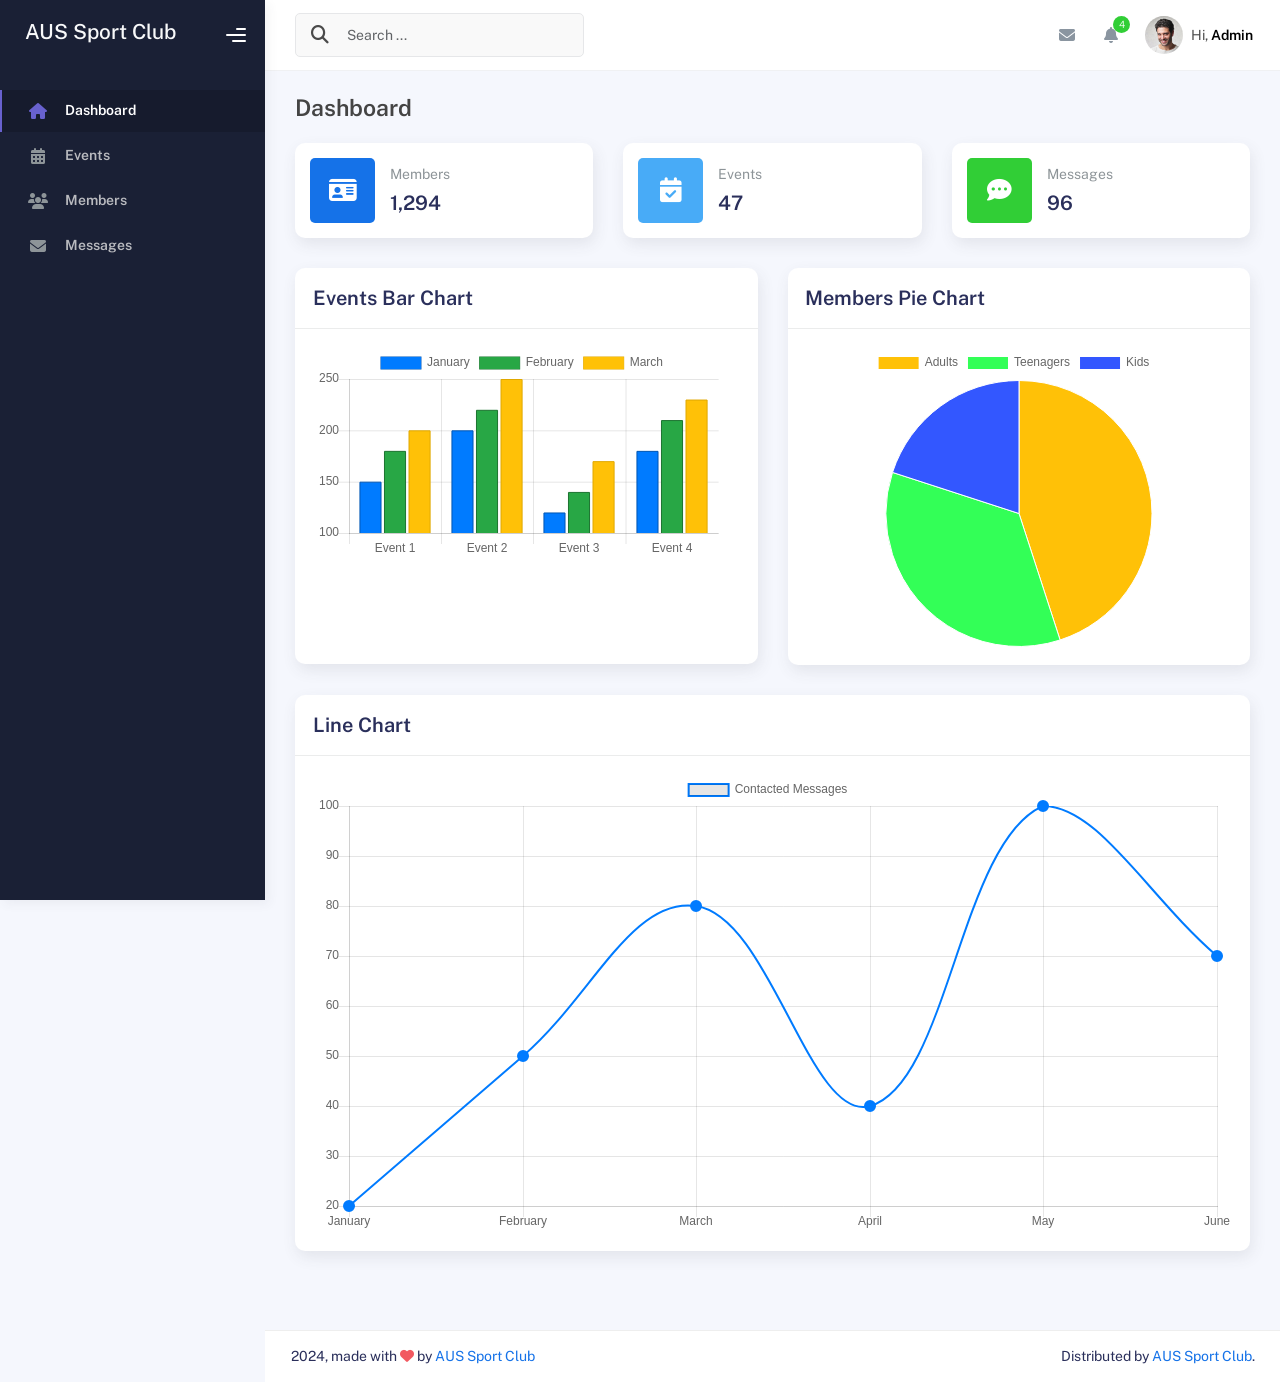
==== assets/html/admin/index.html @ d0eb0cc5 "admin dashboard added" ====
<!DOCTYPE html>
<html lang="en">
  <head>
    <meta http-equiv="X-UA-Compatible" content="IE=edge" />
    <title>AUS Sport Club - Admin Dashboard</title>
    <meta
      content="width=device-width, initial-scale=1.0, shrink-to-fit=no"
      name="viewport"
    />
    <link
      rel="icon"
      href="../../../dist/img/admin/admin_icon.png"
      type="image/x-icon"
    />

    <!-- Fonts and icons -->
    <script src="../../../dist/libraries/webfont/js/webfont.min.js"></script>
    <script>
      WebFont.load({
        google: { families: ["Public Sans:300,400,500,600,700"] },
        custom: {
          families: [
            "Font Awesome 5 Solid",
            "Font Awesome 5 Regular",
            "Font Awesome 5 Brands",
            "simple-line-icons",
          ],
          urls: ["assets/css/fonts.min.css"],
        },
        active: function () {
          sessionStorage.fonts = true;
        },
      });
    </script>

    <!-- CSS Files -->
    <link
      rel="stylesheet"
      href="../../../dist/libraries/bootstrap-5.0.2/css/bootstrap.min.css"
    />
    <link
      rel="stylesheet"
      href="../../../dist/libraries/jquery-ui/jquery-ui.css"
    />
    <link
      rel="stylesheet"
      href="../../../dist/libraries/fontawesome-free-6.7.1-web/css/all.min.css"
    />
    <link rel="stylesheet" href="../../css/admin.min.css" />
  </head>
  <body>
    <div class="wrapper">
      <!-- Sidebar -->
      <div class="sidebar" data-background-color="dark">
        <div class="sidebar-logo">
          <!-- Logo Header -->
          <div class="logo-header" data-background-color="dark">
            <a href="index.html" class="logo">
              <h4 class="text-light">AUS Sport Club</h4>
            </a>
            <div class="nav-toggle">
              <button class="btn btn-toggle toggle-sidebar">
                <i class="gg-menu-right"></i>
              </button>
              <button class="btn btn-toggle sidenav-toggler">
                <i class="gg-menu-left"></i>
              </button>
            </div>
            <button class="topbar-toggler more">
              <i class="gg-more-vertical-alt"></i>
            </button>
          </div>
          <!-- End Logo Header -->
        </div>
        <div class="sidebar-wrapper scrollbar scrollbar-inner">
          <div class="sidebar-content">
            <ul class="nav nav-secondary">
              <li class="nav-item active">
                <a href="./index.html">
                  <i class="fas fa-home"></i>
                  <p>Dashboard</p>
                </a>
              </li>

              <li class="nav-item">
                <a href="./events.html">
                  <i class="fas fa-calendar-alt"></i>
                  <p>Events</p>
                </a>
              </li>

              <li class="nav-item">
                <a href="./members.html">
                  <i class="fas fa-users"></i>
                  <p>Members</p>
                </a>
              </li>

              <li class="nav-item">
                <a href="./messages.html">
                  <i class="fas fa-envelope"></i>
                  <p>Messages</p>
                </a>
              </li>
            </ul>
          </div>
        </div>
      </div>
      <!-- End Sidebar -->

      <div class="main-panel">
        <div class="main-header">
          <div class="main-header-logo">
            <!-- Logo Header -->
            <div class="logo-header" data-background-color="dark">
              <a href="index.html" class="logo">
                <img
                  src="assets/img/kaiadmin/logo_light.svg"
                  alt="navbar brand"
                  class="navbar-brand"
                  height="20"
                />
              </a>
              <div class="nav-toggle">
                <button class="btn btn-toggle toggle-sidebar">
                  <i class="gg-menu-right"></i>
                </button>
                <button class="btn btn-toggle sidenav-toggler">
                  <i class="gg-menu-left"></i>
                </button>
              </div>
              <button class="topbar-toggler more">
                <i class="gg-more-vertical-alt"></i>
              </button>
            </div>
            <!-- End Logo Header -->
          </div>
          <!-- Navbar Header -->
          <nav
            class="navbar navbar-header navbar-header-transparent navbar-expand-lg border-bottom"
          >
            <div class="container-fluid">
              <nav
                class="navbar navbar-header-left navbar-expand-lg navbar-form nav-search p-0 d-none d-lg-flex"
              >
                <div class="input-group">
                  <div class="input-group-prepend">
                    <button type="submit" class="btn btn-search pe-1">
                      <i class="fa fa-search search-icon"></i>
                    </button>
                  </div>
                  <input
                    type="text"
                    placeholder="Search ..."
                    class="form-control"
                  />
                </div>
              </nav>

              <ul class="navbar-nav topbar-nav ms-md-auto align-items-center">
                <li
                  class="nav-item topbar-icon dropdown hidden-caret d-flex d-lg-none"
                >
                  <a
                    class="nav-link dropdown-toggle"
                    data-bs-toggle="dropdown"
                    href="#"
                    role="button"
                    aria-expanded="false"
                    aria-haspopup="true"
                  >
                    <i class="fa fa-search"></i>
                  </a>
                  <ul class="dropdown-menu dropdown-search animated fadeIn">
                    <form class="navbar-left navbar-form nav-search">
                      <div class="input-group">
                        <input
                          type="text"
                          placeholder="Search ..."
                          class="form-control"
                        />
                      </div>
                    </form>
                  </ul>
                </li>
                <li class="nav-item topbar-icon dropdown hidden-caret">
                  <a
                    class="nav-link dropdown-toggle"
                    href="#"
                    id="messageDropdown"
                    role="button"
                    data-bs-toggle="dropdown"
                    aria-haspopup="true"
                    aria-expanded="false"
                  >
                    <i class="fa fa-envelope"></i>
                  </a>
                  <ul
                    class="dropdown-menu messages-notif-box animated fadeIn"
                    aria-labelledby="messageDropdown"
                  >
                    <li>
                      <div
                        class="dropdown-title d-flex justify-content-between align-items-center"
                      >
                        Messages
                        <a href="#" class="small">Mark all as read</a>
                      </div>
                    </li>
                    <li>
                      <div class="message-notif-scroll scrollbar-outer">
                        <div class="notif-center">
                          <a href="#">
                            <div class="notif-img">
                              <img
                                src="assets/img/jm_denis.jpg"
                                alt="Img Profile"
                              />
                            </div>
                            <div class="notif-content">
                              <span class="subject">Jimmy Denis</span>
                              <span class="block"> How are you ? </span>
                              <span class="time">5 minutes ago</span>
                            </div>
                          </a>
                          <a href="#">
                            <div class="notif-img">
                              <img
                                src="assets/img/chadengle.jpg"
                                alt="Img Profile"
                              />
                            </div>
                            <div class="notif-content">
                              <span class="subject">Chad</span>
                              <span class="block"> Ok, Thanks ! </span>
                              <span class="time">12 minutes ago</span>
                            </div>
                          </a>
                          <a href="#">
                            <div class="notif-img">
                              <img
                                src="assets/img/mlane.jpg"
                                alt="Img Profile"
                              />
                            </div>
                            <div class="notif-content">
                              <span class="subject">Jhon Doe</span>
                              <span class="block">
                                Ready for the meeting today...
                              </span>
                              <span class="time">12 minutes ago</span>
                            </div>
                          </a>
                          <a href="#">
                            <div class="notif-img">
                              <img
                                src="assets/img/talha.jpg"
                                alt="Img Profile"
                              />
                            </div>
                            <div class="notif-content">
                              <span class="subject">Talha</span>
                              <span class="block"> Hi, Apa Kabar ? </span>
                              <span class="time">17 minutes ago</span>
                            </div>
                          </a>
                        </div>
                      </div>
                    </li>
                    <li>
                      <a class="see-all" href="javascript:void(0);"
                        >See all messages<i class="fa fa-angle-right"></i>
                      </a>
                    </li>
                  </ul>
                </li>
                <li class="nav-item topbar-icon dropdown hidden-caret">
                  <a
                    class="nav-link dropdown-toggle"
                    href="#"
                    id="notifDropdown"
                    role="button"
                    data-bs-toggle="dropdown"
                    aria-haspopup="true"
                    aria-expanded="false"
                  >
                    <i class="fa fa-bell"></i>
                    <span class="notification">4</span>
                  </a>
                  <ul
                    class="dropdown-menu notif-box animated fadeIn"
                    aria-labelledby="notifDropdown"
                  >
                    <li>
                      <div class="dropdown-title">
                        You have 4 new notification
                      </div>
                    </li>
                    <li>
                      <div class="notif-scroll scrollbar-outer">
                        <div class="notif-center">
                          <a href="#">
                            <div class="notif-icon notif-primary">
                              <i class="fa fa-user-plus"></i>
                            </div>
                            <div class="notif-content">
                              <span class="block"> New user registered </span>
                              <span class="time">5 minutes ago</span>
                            </div>
                          </a>
                          <a href="#">
                            <div class="notif-icon notif-success">
                              <i class="fa fa-comment"></i>
                            </div>
                            <div class="notif-content">
                              <span class="block">
                                Rahmad commented on Admin
                              </span>
                              <span class="time">12 minutes ago</span>
                            </div>
                          </a>
                          <a href="#">
                            <div class="notif-img">
                              <img
                                src="assets/img/profile2.jpg"
                                alt="Img Profile"
                              />
                            </div>
                            <div class="notif-content">
                              <span class="block">
                                Reza send messages to you
                              </span>
                              <span class="time">12 minutes ago</span>
                            </div>
                          </a>
                          <a href="#">
                            <div class="notif-icon notif-danger">
                              <i class="fa fa-heart"></i>
                            </div>
                            <div class="notif-content">
                              <span class="block"> Farrah liked Admin </span>
                              <span class="time">17 minutes ago</span>
                            </div>
                          </a>
                        </div>
                      </div>
                    </li>
                    <li>
                      <a class="see-all" href="javascript:void(0);"
                        >See all notifications<i class="fa fa-angle-right"></i>
                      </a>
                    </li>
                  </ul>
                </li>

                <li class="nav-item topbar-user dropdown hidden-caret">
                  <a
                    class="dropdown-toggle profile-pic"
                    data-bs-toggle="dropdown"
                    href="#"
                    aria-expanded="false"
                  >
                    <div class="avatar-sm">
                      <img
                        src="../../../dist/img/admin/profile.jpg"
                        alt="..."
                        class="avatar-img rounded-circle"
                      />
                    </div>
                    <span class="profile-username">
                      <span class="op-7">Hi,</span>
                      <span class="fw-bold">Admin</span>
                    </span>
                  </a>
                  <ul class="dropdown-menu dropdown-user animated fadeIn">
                    <div class="dropdown-user-scroll scrollbar-outer">
                      <li>
                        <div class="user-box">
                          <div class="avatar-lg">
                            <img
                              src="../../../dist/img/admin/profile.jpg"
                              alt="image profile"
                              class="avatar-img rounded"
                            />
                          </div>
                          <div class="u-text">
                            <h4>Admin</h4>
                            <p class="text-muted">hello@example.com</p>
                            <a
                              href="../../../dist/img/admin/profile.jpg"
                              class="btn btn-xs btn-secondary btn-sm"
                              >View Profile</a
                            >
                          </div>
                        </div>
                      </li>
                      <li>
                        <div class="dropdown-divider"></div>
                        <a class="dropdown-item" href="#">My Profile</a>
                        <div class="dropdown-divider"></div>
                        <a class="dropdown-item" href="#">Logout</a>
                      </li>
                    </div>
                  </ul>
                </li>
              </ul>
            </div>
          </nav>
          <!-- End Navbar -->
        </div>

        <div class="container">
          <div class="page-inner">
            <div class="page-header">
              <h4 class="page-title">Dashboard</h4>
            </div>
            <div class="page-category">
              <div class="row">
                <div class="col-sm-6 col-md-4">
                  <div class="card card-stats card-round">
                    <div class="card-body">
                      <div class="row align-items-center">
                        <div class="col-icon">
                          <div
                            class="icon-big text-center icon-primary bubble-shadow-small"
                          >
                            <i class="fas fa-id-card"></i>
                          </div>
                        </div>
                        <div class="col col-stats ms-3 ms-sm-0">
                          <div class="numbers">
                            <p class="card-category">Members</p>
                            <h4 class="card-title">1,294</h4>
                          </div>
                        </div>
                      </div>
                    </div>
                  </div>
                </div>

                <div class="col-sm-6 col-md-4">
                  <div class="card card-stats card-round">
                    <div class="card-body">
                      <div class="row align-items-center">
                        <div class="col-icon">
                          <div
                            class="icon-big text-center icon-info bubble-shadow-small"
                          >
                            <i class="fas fa-calendar-check"></i>
                          </div>
                        </div>
                        <div class="col col-stats ms-3 ms-sm-0">
                          <div class="numbers">
                            <p class="card-category">Events</p>
                            <h4 class="card-title">47</h4>
                          </div>
                        </div>
                      </div>
                    </div>
                  </div>
                </div>

                <div class="col-sm-6 col-md-4">
                  <div class="card card-stats card-round">
                    <div class="card-body">
                      <div class="row align-items-center">
                        <div class="col-icon">
                          <div
                            class="icon-big text-center icon-success bubble-shadow-small"
                          >
                            <i class="fas fa-comment-dots"></i>
                          </div>
                        </div>
                        <div class="col col-stats ms-3 ms-sm-0">
                          <div class="numbers">
                            <p class="card-category">Messages</p>
                            <h4 class="card-title">96</h4>
                          </div>
                        </div>
                      </div>
                    </div>
                  </div>
                </div>
              </div>

              <div class="row">
                <div class="col-md-6">
                  <div class="card">
                    <div class="card-header">
                      <div class="card-title">Events Bar Chart</div>
                    </div>
                    <div class="card-body">
                      <div class="chart-container">
                        <canvas id="multipleBarChart"></canvas>
                      </div>
                    </div>
                  </div>
                </div>

                <div class="col-md-6">
                  <div class="card">
                    <div class="card-header">
                      <div class="card-title">Members Pie Chart</div>
                    </div>
                    <div class="card-body">
                      <div class="chart-container">
                        <canvas
                          id="pieChart"
                          style="width: 50%; height: 50%"
                        ></canvas>
                      </div>
                    </div>
                  </div>
                </div>

                <div class="col-md-12">
                  <div class="card">
                    <div class="card-header">
                      <div class="card-title">Line Chart</div>
                    </div>
                    <div class="card-body">
                      <div class="chart-container">
                        <canvas id="lineChart"></canvas>
                      </div>
                    </div>
                  </div>
                </div>
              </div>
            </div>
          </div>
        </div>

        <footer class="footer">
          <div class="container-fluid d-flex justify-content-between">
            <div class="copyright">
              2024, made with <i class="fa fa-heart heart text-danger"></i> by
              <a href="javascript:void(0);">AUS Sport Club</a>
            </div>
            <div>
              Distributed by
              <a target="_blank" href="javascript:void(0);">AUS Sport Club</a>.
            </div>
          </div>
        </footer>
      </div>
    </div>
    <!--   Core JS Files   -->
    <script src="../../../dist/libraries/jquery/jquery-3.7.1.min.js"></script>
    <script src="../../../dist/libraries/bootstrap-5.0.2/js/popper.min.js"></script>
    <script src="../../../dist/libraries/bootstrap-5.0.2/js/bootstrap.min.js"></script>

    <!-- jQuery Scrollbar -->
    <script src="../../../dist/libraries/jquery-scrollbar/js/jquery.scrollbar.min.js"></script>

    <!-- Chart JS -->
    <script src="../../../dist/libraries/chart.js/js/chart.min.js"></script>
    <script>
      document.addEventListener("DOMContentLoaded", function () {
        var ctx = document.getElementById("pieChart").getContext("2d");

        // Create the Pie chart
        var pieChart = new Chart(ctx, {
          type: "pie",
          data: {
            labels: ["Adults", "Teenagers", "Kids"],
            datasets: [
              {
                label: "Event Registrations",
                data: [45, 35, 20],
                backgroundColor: ["#ffc107", "#33FF57", "#3357FF"],
                borderColor: ["#fff", "#fff", "#fff"],
                borderWidth: 1,
              },
            ],
          },
          options: {
            responsive: true,
            plugins: {
              legend: {
                position: "top",
              },
              tooltip: {
                callbacks: {
                  label: function (tooltipItem) {
                    return tooltipItem.label + ": " + tooltipItem.raw + "%";
                  },
                },
              },
            },
          },
        });

        var ctx = document.getElementById("multipleBarChart").getContext("2d");

        // Create the Multiple Bar Chart
        var multipleBarChart = new Chart(ctx, {
          type: "bar",
          data: {
            labels: ["Event 1", "Event 2", "Event 3", "Event 4"],
            datasets: [
              {
                label: "January",
                data: [150, 200, 120, 180],
                backgroundColor: "#007bff",
                borderColor: "#0056b3",
                borderWidth: 1,
              },
              {
                label: "February",
                data: [180, 220, 140, 210],
                backgroundColor: "#28a745",
                borderColor: "#1c7430",
                borderWidth: 1,
              },
              {
                label: "March",
                data: [200, 250, 170, 230],
                backgroundColor: "#ffc107",
                borderColor: "#e0a800",
                borderWidth: 1,
              },
            ],
          },
          options: {
            responsive: true,
            scales: {
              y: {
                beginAtZero: true,
              },
            },
            plugins: {
              legend: {
                position: "top",
              },
            },
          },
        });

        var ctx = document.getElementById("lineChart").getContext("2d");

        // Create the Line Chart
        var lineChart = new Chart(ctx, {
          type: "line",
          data: {
            labels: ["January", "February", "March", "April", "May", "June"],
            datasets: [
              {
                label: "Contacted Messages",
                data: [20, 50, 80, 40, 100, 70],
                fill: false,
                borderColor: "#007bff",
                borderWidth: 2,
                tension: 0.4,
                pointRadius: 5,
                pointBackgroundColor: "#007bff",
              },
            ],
          },
          options: {
            responsive: true,
            scales: {
              y: {
                beginAtZero: true,
              },
            },
            plugins: {
              legend: {
                display: false,
              },
              tooltip: {
                mode: "index",
                intersect: false,
              },
            },
          },
        });
      });
    </script>

    <!-- jQuery Sparkline -->
    <script src="../../../dist/libraries/jquery-sparkline/js/jquery.sparkline.min.js"></script>

    <!-- Chart Circle -->
    <script src="../../../dist/libraries/chart-circle/js/circles.min.js"></script>

    <!-- Datatables -->
    <script src="../../../dist/libraries/datatables/js/datatables.min.js"></script>

    <!-- Bootstrap Notify -->
    <script src="../../../dist/libraries/bootstrap-notify/js/bootstrap-notify.min.js"></script>

    <!-- Sweet Alert -->
    <script src="../../../dist/libraries/sweetalert/js/sweetalert.min.js"></script>

    <!-- Kaiadmin JS -->
    <script src="../../js/admin.min.js"></script>
  </body>
</html>
---- assets/css/admin.min.css ----
.alert,
.brand,
.btn-simple,
.h1,
.h2,
.h3,
.h4,
.h5,
.h6,
.navbar,
.td-name,
a,
body,
button.close,
h1,
h2,
h3,
h4,
h5,
h6,
p,
td {
  -moz-osx-font-smoothing: grayscale;
  -webkit-font-smoothing: antialiased;
  font-family: "Public Sans", sans-serif;
}
body,
html {
  font-size: 14px;
  color: #2a2f5b;
}
a {
  color: #1572e8;
  text-decoration: none !important;
}
a:focus,
a:hover {
  color: #1269db;
}
.h1,
h1 {
  font-size: 2.15rem;
}
.h2,
h2 {
  font-size: 1.85rem;
}
.h3,
h3 {
  font-size: 1.64rem;
}
.h4,
h4 {
  font-size: 1.48rem;
}
.h5,
h5 {
  font-size: 1.3rem;
  font-weight: 400;
}
.h6,
h6 {
  font-size: 1.07rem;
  font-weight: 400;
}
p {
  font-size: 1.07rem;
  line-height: 1.82;
  margin-bottom: 1rem;
  word-break: break-word;
}
.h1,
.h2,
.h3,
.h4,
.h5,
.h6,
h1,
h2,
h3,
h4,
h5,
h6 {
  line-height: 1.5;
}
.h1 a,
.h2 a,
.h3 a,
.h4 a,
.h5 a,
.h6 a,
h1 a,
h2 a,
h3 a,
h4 a,
h5 a,
h6 a {
  color: inherit;
}
.small,
small {
  font-size: 13px;
}
.b,
.strong,
b,
strong {
  font-weight: 600;
}
.page-pretitle {
  letter-spacing: 0.08em;
  text-transform: uppercase;
  color: #95aac9;
}
.page-title {
  font-size: 23px;
  font-weight: 600;
  color: #444;
  line-height: 30px;
  margin-bottom: 20px;
}
.page-category {
  color: #444;
  line-height: 1.8;
  margin-bottom: 25px;
}
.text-primary,
.text-primary a {
  color: #1572e8 !important;
}
.text-primary a:hover,
.text-primary:hover {
  color: #1572e8 !important;
}
.text-secondary,
.text-secondary a {
  color: #6861ce !important;
}
.text-secondary a:hover,
.text-secondary:hover {
  color: #6861ce !important;
}
.text-info,
.text-info a {
  color: #48abf7 !important;
}
.text-info a:hover,
.text-info:hover {
  color: #48abf7 !important;
}
.text-success,
.text-success a {
  color: #31ce36 !important;
}
.text-success a:hover,
.text-success:hover {
  color: #31ce36 !important;
}
.text-warning,
.text-warning a {
  color: #ffad46 !important;
}
.text-warning a:hover,
.text-warning:hover {
  color: #ffad46 !important;
}
.text-danger,
.text-danger a {
  color: #f25961 !important;
}
.text-danger a:hover,
.text-danger:hover {
  color: #f25961 !important;
}
label {
  color: #495057 !important;
  font-size: 14px !important;
}
.text-small {
  font-size: 11px;
}
.metric-value {
  margin-bottom: 5px;
  line-height: 1;
  white-space: nowrap;
}
.metric-label {
  font-size: 0.975rem;
  font-weight: 500;
  color: #686f76;
  white-space: nowrap;
  margin-bottom: 0;
}
.fw-light {
  font-weight: 300 !important;
}
.fw-normal {
  font-weight: 400 !important;
}
.fw-mediumbold {
  font-weight: 500 !important;
}
.fw-bold {
  font-weight: 600 !important;
}
.fw-extrabold {
  font-weight: 700 !important;
}
.op-9 {
  opacity: 0.9 !important;
}
.op-8 {
  opacity: 0.8 !important;
}
.op-7 {
  opacity: 0.7 !important;
}
.op-6 {
  opacity: 0.6 !important;
}
.op-5 {
  opacity: 0.5 !important;
}
.op-4 {
  opacity: 0.4 !important;
}
.op-3 {
  opacity: 0.3 !important;
}
body {
  min-height: 100vh;
  position: relative;
  background: #f5f7fd;
  background-size: cover;
  background-attachment: fixed;
  background-repeat: no-repeat;
}
.body-overlay {
  position: absolute;
  width: 100%;
  height: 100%;
  background: #000;
  opacity: 0.15;
  z-index: 2000;
  top: 0;
  left: 0;
}
:focus {
  outline: 0 !important;
  -webkit-box-shadow: none !important;
  box-shadow: none !important;
}
.border-bottom,
.border-left,
.border-right,
.border-top {
  border-color: #f0f1f3 !important;
}
.no-box-shadow {
  box-shadow: none !important;
}
.mt--5,
.my--5 {
  margin-top: -3rem !important;
}
.mt--4,
.my--4 {
  margin-top: -1.5rem !important;
}
.mt--3,
.my--3 {
  margin-top: -1rem !important;
}
.mt--2,
.my--2 {
  margin-top: -0.5rem !important;
}
.mt--1,
.my--1 {
  margin-top: -0.25rem !important;
}
.pull-right {
  float: right;
}
.pull-left {
  float: left;
}
.wrapper {
  min-height: 100vh;
  position: relative;
  top: 0;
  height: 100vh;
}
.flex-1 {
  -ms-flex: 1;
  flex: 1;
}
.metric {
  display: flex;
  padding: 1rem;
  flex-direction: column;
}
.no-box-shadow-style * {
  -webkit-box-shadow: none !important;
  -moz-box-shadow: none !important;
  box-shadow: none !important;
}
.no-box-shadow-style .card,
.no-box-shadow-style .row-card-no-pd {
  border: 1px solid #eaeaea;
}
.main-header {
  background: #fff;
  min-height: 60px;
  width: calc(100% - 250px);
  position: fixed;
  z-index: 1001;
}
.main-header .navbar-header {
  min-height: 70px;
}
.main-header .navbar-header .btn-toggle {
  margin-right: 30px;
  margin-left: 20px;
}
#search-nav {
  flex: 1;
  max-width: 300px;
  transition: all 0.4s;
}
#search-nav.focus {
  max-width: 400px;
}
.main-panel {
  position: relative;
  width: calc(100% - 265px);
  height: 100vh;
  min-height: 100%;
  float: right;
  transition: all 0.3s;
}
.main-panel > .container {
  min-height: calc(100% - 123px);
  margin-top: 69px;
  overflow: hidden;
  width: 100%;
  max-width: unset;
  padding: 0 !important;
}
.main-panel > .container-full {
  padding: 0 !important;
  min-height: calc(100% - 123px);
  margin-top: 70px;
  overflow: hidden;
  width: 100%;
  max-width: unset;
}
.main-panel .row {
  --bs-gutter-x: 30px;
}
.main-panel .page-header {
  display: flex;
  align-items: center;
  margin-bottom: 20px;
}
.main-panel .page-header .page-title {
  margin-bottom: 0;
}
.main-panel .page-header .btn-page-header-dropdown {
  width: 35px;
  height: 35px;
  font-size: 1rem;
  padding: 0;
  color: #6b6b6b;
  box-shadow: 0 2px 14px 0 rgba(144, 116, 212, 0.1) !important;
  border: 0;
}
.main-panel .page-header .btn-page-header-dropdown:after {
  display: none;
}
.main-panel .page-header .dropdown-menu {
  margin-top: 15px;
  top: 0 !important;
}
.main-panel .page-header .dropdown-menu:after {
  width: 0;
  height: 0;
  border-left: 8px solid transparent;
  border-right: 8px solid transparent;
  border-bottom: 8px solid #fff;
  position: absolute;
  top: -8px;
  right: 32px;
  content: "";
}
.main-panel .page-divider {
  height: 0;
  margin: 0.3rem 0 1rem;
  overflow: hidden;
  border-top: 1px solid #ebecec;
}
.page-wrapper {
  min-height: calc(100vh - 57px);
  position: relative;
}
.page-wrapper.has-sidebar .page-inner {
  margin-left: 22.5rem;
}
.page-navs {
  position: relative;
  display: block;
  padding-right: 1rem;
  padding-left: 1rem;
  box-shadow: 0 1px 1px 0 rgba(0, 0, 0, 0.07);
  z-index: 1;
}
.page-navs .nav .nav-link {
  padding: 1rem !important;
}
.page-navs .nav-line {
  border: 0 !important;
}
.page-navs .nav-line .nav-link {
  border-bottom-width: 3px !important;
}
.nav-scroller {
  overflow-x: auto;
  overflow-y: hidden;
}
.nav-scroller .nav {
  flex-wrap: nowrap;
  white-space: nowrap;
}
@media (min-width: 991px) {
  .main-panel > .container-full {
    padding: 24px !important;
  }
  .page-wrapper {
    overflow: hidden;
  }
  .page-navs {
    padding-right: 2rem;
    padding-left: 2rem;
  }
}
.page-inner {
  padding: 24px 0;
}
@media (min-width: 576px) {
  .page-inner {
    padding-right: 30px;
    padding-left: 30px;
  }
}
.page-inner-fill {
  padding: 0;
  height: calc(100% - 57px);
  display: flex;
  flex-direction: column;
}
.page-sidebar {
  position: absolute;
  top: 0;
  right: 0;
  bottom: 0;
  width: 100%;
  display: flex;
  flex-direction: column;
  max-width: 22.5rem;
  box-shadow: none;
  transform: translate3d(100%, 0, 0);
  overflow: auto;
  z-index: 2;
  transition: transform 0.2s ease-in-out;
  border-right: 1px solid rgba(61, 70, 79, 0.125) !important;
}
.page-sidebar .back {
  width: 100%;
  display: flex;
  align-items: center;
  padding: 1rem;
  box-shadow: 0 0 0 1px rgba(61, 70, 79, 0.05),
    0 1px 3px 0 rgba(61, 70, 79, 0.15);
  font-size: 15px;
}
.page-sidebar-section {
  flex: 1;
  overflow-y: auto;
}
@media (min-width: 1200.5px) {
  .page-sidebar {
    transform: translateZ(0);
    left: 0;
  }
}
@media (max-width: 1200.5px) {
  .page-wrapper.has-sidebar .page-inner {
    margin-left: 0;
  }
  .pagesidebar_open .page-sidebar {
    transform: translate3d(0, 0, 0) !important;
    max-width: unset;
  }
}
.page-with-aside {
  display: flex;
}
.page-with-aside .page-aside {
  width: 280px;
  min-height: 100vh;
  border-right: 1px solid #f1f1f1;
  padding: 15px 0;
}
.page-with-aside .page-aside .aside-header {
  padding: 15px 22px;
}
.page-with-aside .page-aside .aside-header .title {
  font-size: 24px;
}
.page-with-aside .page-aside .aside-header .description {
  font-size: 12px;
}
.page-with-aside .page-aside .aside-nav .nav {
  flex-direction: column;
}
.page-with-aside .page-aside .aside-nav .nav > li {
  padding: 8px 22px;
  margin-bottom: 5px;
}
.page-with-aside .page-aside .aside-nav .nav > li.active,
.page-with-aside .page-aside .aside-nav .nav > li:focus,
.page-with-aside .page-aside .aside-nav .nav > li:hover {
  background: rgba(51, 51, 51, 0.08);
}
.page-with-aside .page-aside .aside-nav .nav > li.active {
  padding: 12px 22px;
  font-weight: 600;
}
.page-with-aside .page-aside .aside-nav .nav > li.active > a {
  color: #575962 !important;
}
.page-with-aside .page-aside .aside-nav .nav > li > a {
  color: #83848a;
  display: flex;
  align-items: center;
  font-size: 12px;
}
.page-with-aside .page-aside .aside-nav .nav > li > a:focus,
.page-with-aside .page-aside .aside-nav .nav > li > a:hover {
  text-decoration: none;
}
.page-with-aside .page-aside .aside-nav .nav > li > a i {
  font-size: 20px;
  margin-right: 15px;
  color: #a1a2a6;
}
.page-with-aside .page-aside .aside-nav .label {
  padding: 5px 22px;
  margin-top: 22px;
  margin-bottom: 5px;
  display: block;
}
.page-with-aside .page-aside .aside-compose {
  padding: 25px 22px;
}
.page-with-aside .page-content {
  width: calc(100% - 280px);
}
.footer {
  border-top: 1px solid #eee;
  padding: 15px;
  background: #fff;
  position: absolute;
  width: 100%;
}
.footer .container,
.footer .container-fluid {
  display: flex;
  align-items: center;
}
.sidebar,
.sidebar[data-background-color="white"] {
  position: fixed;
  top: 0;
  bottom: 0;
  left: 0;
  width: 265px;
  display: block;
  z-index: 1002;
  color: #fff;
  font-weight: 200;
  background: #fff;
  -webkit-box-shadow: 4px 4px 10px rgba(69, 65, 78, 0.06);
  -moz-box-shadow: 4px 4px 10px rgba(69, 65, 78, 0.06);
  box-shadow: 4px 4px 10px rgba(69, 65, 78, 0.06);
  transition: all 0.3s;
}
.sidebar .user,
.sidebar[data-background-color="white"] .user {
  padding-top: 15px;
  padding-left: 15px;
  padding-right: 15px;
  padding-bottom: 15px;
  border-top: 1px solid #f1f1f1;
  border-bottom: 1px solid #f1f1f1;
  display: block;
  margin-left: 15px;
  margin-right: 15px;
}
.sidebar .user .info a,
.sidebar[data-background-color="white"] .user .info a {
  white-space: nowrap;
  display: block;
  position: relative;
}
.sidebar .user .info a:focus,
.sidebar .user .info a:hover,
.sidebar[data-background-color="white"] .user .info a:focus,
.sidebar[data-background-color="white"] .user .info a:hover {
  text-decoration: none;
}
.sidebar .user .info a > span,
.sidebar[data-background-color="white"] .user .info a > span {
  font-size: 1rem;
  font-weight: 400;
  color: #777;
  display: flex;
  flex-direction: column;
}
.sidebar .user .info a > span .user-level,
.sidebar[data-background-color="white"] .user .info a > span .user-level {
  color: #555;
  font-weight: 600;
  font-size: 12px;
  margin-top: 5px;
}
.sidebar .user .info a .link-collapse,
.sidebar[data-background-color="white"] .user .info a .link-collapse {
  padding: 7px 0;
}
.sidebar .user .info .caret,
.sidebar[data-background-color="white"] .user .info .caret {
  position: absolute;
  top: 17px;
  right: 0;
  border-top-color: #777;
}
.sidebar .sidebar-wrapper,
.sidebar[data-background-color="white"] .sidebar-wrapper {
  position: relative;
  max-height: calc(100vh - 75px);
  min-height: 100%;
  overflow: auto;
  width: 100%;
  z-index: 4;
  transition: all 0.3s;
}
.sidebar .sidebar-wrapper .sidebar-content,
.sidebar[data-background-color="white"] .sidebar-wrapper .sidebar-content {
  padding-top: 0;
  padding-bottom: 100px;
}
.sidebar .sidebar-wrapper .scroll-element.scroll-y,
.sidebar[data-background-color="white"]
  .sidebar-wrapper
  .scroll-element.scroll-y {
  top: 5px !important;
}
.sidebar .nav,
.sidebar[data-background-color="white"] .nav {
  display: block;
  float: none;
  margin-top: 20px;
}
.sidebar .nav .nav-section,
.sidebar[data-background-color="white"] .nav .nav-section {
  margin: 15px 0 0 0;
}
.sidebar .nav .nav-section .sidebar-mini-icon,
.sidebar[data-background-color="white"] .nav .nav-section .sidebar-mini-icon {
  text-align: center;
  font-size: 15px;
  color: #909093;
  display: none;
}
.sidebar .nav .nav-section .text-section,
.sidebar[data-background-color="white"] .nav .nav-section .text-section {
  padding: 2px 30px;
  font-size: 12px;
  color: #727275;
  font-weight: 600;
  text-transform: uppercase;
  letter-spacing: 0.5px;
  margin-bottom: 12px;
  margin-top: 20px;
}
.sidebar .nav > .nav-item,
.sidebar[data-background-color="white"] .nav > .nav-item {
  display: list-item;
}
.sidebar .nav > .nav-item.active > a,
.sidebar[data-background-color="white"] .nav > .nav-item.active > a {
  background: rgba(0, 0, 0, 0.03);
  color: #2a2f5b !important;
}
.sidebar .nav > .nav-item.active > a:before,
.sidebar[data-background-color="white"] .nav > .nav-item.active > a:before {
  background: #1d7af3;
}
.sidebar .nav > .nav-item.active > a p,
.sidebar[data-background-color="white"] .nav > .nav-item.active > a p {
  color: #2a2f5b !important;
  font-weight: 600;
}
.sidebar .nav > .nav-item.active:hover > a:before,
.sidebar[data-background-color="white"]
  .nav
  > .nav-item.active:hover
  > a:before {
  background: #1d7af3;
}
.sidebar .nav > .nav-item.active a i,
.sidebar[data-background-color="white"] .nav > .nav-item.active a i {
  color: #4d7cfe;
}
.sidebar .nav > .nav-item.submenu,
.sidebar[data-background-color="white"] .nav > .nav-item.submenu {
  background: rgba(0, 0, 0, 0.03);
}
.sidebar .nav > .nav-item.submenu > li > a i,
.sidebar[data-background-color="white"] .nav > .nav-item.submenu > li > a i {
  color: rgba(23, 125, 255, 0.76);
}
.sidebar .nav > .nav-item a,
.sidebar[data-background-color="white"] .nav > .nav-item a {
  display: flex;
  align-items: center;
  color: #575962;
  padding: 6px 25px;
  width: 100%;
  font-size: 1rem;
  font-weight: 400;
  position: relative;
  margin-bottom: 3px;
  text-decoration: none !important;
}
.sidebar .nav > .nav-item a:focus,
.sidebar .nav > .nav-item a:hover,
.sidebar[data-background-color="white"] .nav > .nav-item a:focus,
.sidebar[data-background-color="white"] .nav > .nav-item a:hover {
  text-decoration: none;
}
.sidebar .nav > .nav-item a:focus p,
.sidebar .nav > .nav-item a:hover p,
.sidebar[data-background-color="white"] .nav > .nav-item a:focus p,
.sidebar[data-background-color="white"] .nav > .nav-item a:hover p {
  color: #575962 !important;
  font-weight: 600;
}
.sidebar .nav > .nav-item a:focus i,
.sidebar .nav > .nav-item a:hover i,
.sidebar[data-background-color="white"] .nav > .nav-item a:focus i,
.sidebar[data-background-color="white"] .nav > .nav-item a:hover i {
  color: #4d7cfe !important;
}
.sidebar .nav > .nav-item a .letter-icon,
.sidebar[data-background-color="white"] .nav > .nav-item a .letter-icon {
  color: #a1a2a6;
  margin-right: 15px;
  width: 25px;
  text-align: center;
  vertical-align: middle;
  float: left;
  font-size: 20px;
  font-weight: 200;
}
.sidebar .nav > .nav-item a i,
.sidebar[data-background-color="white"] .nav > .nav-item a i {
  color: #8d9498;
  margin-right: 15px;
  width: 25px;
  text-align: center;
  vertical-align: middle;
  float: left;
  font-size: 16px;
  line-height: 30px;
}
.sidebar .nav > .nav-item a i[class^="flaticon-"],
.sidebar[data-background-color="white"]
  .nav
  > .nav-item
  a
  i[class^="flaticon-"] {
  font-size: 20px;
}
.sidebar .nav > .nav-item a p,
.sidebar[data-background-color="white"] .nav > .nav-item a p {
  font-size: 1rem;
  margin-bottom: 0;
  margin-right: 5px;
  white-space: nowrap;
  font-weight: 600;
}
.sidebar .nav > .nav-item a .caret,
.sidebar[data-background-color="white"] .nav > .nav-item a .caret {
  margin-left: auto;
  margin-right: 6px;
  transition: all 0.5s;
  color: #8d9498;
}
.sidebar .nav > .nav-item a[data-toggle="collapse"][aria-expanded="true"],
.sidebar[data-background-color="white"]
  .nav
  > .nav-item
  a[data-toggle="collapse"][aria-expanded="true"] {
  background: 0 0;
}
.sidebar .nav > .nav-item a[data-toggle="collapse"][aria-expanded="true"] p,
.sidebar[data-background-color="white"]
  .nav
  > .nav-item
  a[data-toggle="collapse"][aria-expanded="true"]
  p {
  color: #575962;
}
.sidebar .nav > .nav-item a[data-toggle="collapse"][aria-expanded="true"] i,
.sidebar[data-background-color="white"]
  .nav
  > .nav-item
  a[data-toggle="collapse"][aria-expanded="true"]
  i {
  color: #4d7cfe;
}
.sidebar
  .nav
  > .nav-item
  a[data-toggle="collapse"][aria-expanded="true"]
  .caret,
.sidebar[data-background-color="white"]
  .nav
  > .nav-item
  a[data-toggle="collapse"][aria-expanded="true"]
  .caret {
  -webkit-transform: rotate(-180deg);
  transform: rotate(-180deg);
}
.sidebar
  .nav
  > .nav-item
  a[data-toggle="collapse"][aria-expanded="true"]:before,
.sidebar[data-background-color="white"]
  .nav
  > .nav-item
  a[data-toggle="collapse"][aria-expanded="true"]:before {
  background: #1d7af3;
}
.sidebar .nav.nav-primary > .nav-item a:focus i,
.sidebar .nav.nav-primary > .nav-item a:hover i,
.sidebar
  .nav.nav-primary
  > .nav-item
  a[data-toggle="collapse"][aria-expanded="true"]
  i,
.sidebar[data-background-color="white"] .nav.nav-primary > .nav-item a:focus i,
.sidebar[data-background-color="white"] .nav.nav-primary > .nav-item a:hover i,
.sidebar[data-background-color="white"]
  .nav.nav-primary
  > .nav-item
  a[data-toggle="collapse"][aria-expanded="true"]
  i {
  color: #1572e8 !important;
}
.sidebar
  .nav.nav-primary
  > .nav-item
  a[data-toggle="collapse"][aria-expanded="true"]:before,
.sidebar[data-background-color="white"]
  .nav.nav-primary
  > .nav-item
  a[data-toggle="collapse"][aria-expanded="true"]:before {
  background: #1572e8 !important;
}
.sidebar .nav.nav-primary > .nav-item.active a:before,
.sidebar[data-background-color="white"]
  .nav.nav-primary
  > .nav-item.active
  a:before {
  background: #1572e8 !important;
}
.sidebar .nav.nav-primary > .nav-item.active a i,
.sidebar[data-background-color="white"]
  .nav.nav-primary
  > .nav-item.active
  a
  i {
  color: #1572e8 !important;
}
.sidebar .nav.nav-primary > .nav-item .nav-collapse li.active > a,
.sidebar[data-background-color="white"]
  .nav.nav-primary
  > .nav-item
  .nav-collapse
  li.active
  > a {
  color: #1572e8 !important;
}
.sidebar .nav.nav-secondary > .nav-item a:focus i,
.sidebar .nav.nav-secondary > .nav-item a:hover i,
.sidebar
  .nav.nav-secondary
  > .nav-item
  a[data-toggle="collapse"][aria-expanded="true"]
  i,
.sidebar[data-background-color="white"]
  .nav.nav-secondary
  > .nav-item
  a:focus
  i,
.sidebar[data-background-color="white"]
  .nav.nav-secondary
  > .nav-item
  a:hover
  i,
.sidebar[data-background-color="white"]
  .nav.nav-secondary
  > .nav-item
  a[data-toggle="collapse"][aria-expanded="true"]
  i {
  color: #6861ce !important;
}
.sidebar
  .nav.nav-secondary
  > .nav-item
  a[data-toggle="collapse"][aria-expanded="true"]:before,
.sidebar[data-background-color="white"]
  .nav.nav-secondary
  > .nav-item
  a[data-toggle="collapse"][aria-expanded="true"]:before {
  background: #6861ce !important;
}
.sidebar .nav.nav-secondary > .nav-item.active a:before,
.sidebar[data-background-color="white"]
  .nav.nav-secondary
  > .nav-item.active
  a:before {
  background: #6861ce !important;
}
.sidebar .nav.nav-secondary > .nav-item.active a i,
.sidebar[data-background-color="white"]
  .nav.nav-secondary
  > .nav-item.active
  a
  i {
  color: #6861ce !important;
}
.sidebar .nav.nav-secondary > .nav-item .nav-collapse li.active > a,
.sidebar[data-background-color="white"]
  .nav.nav-secondary
  > .nav-item
  .nav-collapse
  li.active
  > a {
  color: #6861ce !important;
}
.sidebar .nav.nav-info > .nav-item a:focus i,
.sidebar .nav.nav-info > .nav-item a:hover i,
.sidebar
  .nav.nav-info
  > .nav-item
  a[data-toggle="collapse"][aria-expanded="true"]
  i,
.sidebar[data-background-color="white"] .nav.nav-info > .nav-item a:focus i,
.sidebar[data-background-color="white"] .nav.nav-info > .nav-item a:hover i,
.sidebar[data-background-color="white"]
  .nav.nav-info
  > .nav-item
  a[data-toggle="collapse"][aria-expanded="true"]
  i {
  color: #48abf7 !important;
}
.sidebar
  .nav.nav-info
  > .nav-item
  a[data-toggle="collapse"][aria-expanded="true"]:before,
.sidebar[data-background-color="white"]
  .nav.nav-info
  > .nav-item
  a[data-toggle="collapse"][aria-expanded="true"]:before {
  background: #48abf7 !important;
}
.sidebar .nav.nav-info > .nav-item.active a:before,
.sidebar[data-background-color="white"]
  .nav.nav-info
  > .nav-item.active
  a:before {
  background: #48abf7 !important;
}
.sidebar .nav.nav-info > .nav-item.active a i,
.sidebar[data-background-color="white"] .nav.nav-info > .nav-item.active a i {
  color: #48abf7 !important;
}
.sidebar .nav.nav-info > .nav-item .nav-collapse li.active > a,
.sidebar[data-background-color="white"]
  .nav.nav-info
  > .nav-item
  .nav-collapse
  li.active
  > a {
  color: #48abf7 !important;
}
.sidebar .nav.nav-success > .nav-item a:focus i,
.sidebar .nav.nav-success > .nav-item a:hover i,
.sidebar
  .nav.nav-success
  > .nav-item
  a[data-toggle="collapse"][aria-expanded="true"]
  i,
.sidebar[data-background-color="white"] .nav.nav-success > .nav-item a:focus i,
.sidebar[data-background-color="white"] .nav.nav-success > .nav-item a:hover i,
.sidebar[data-background-color="white"]
  .nav.nav-success
  > .nav-item
  a[data-toggle="collapse"][aria-expanded="true"]
  i {
  color: #31ce36 !important;
}
.sidebar
  .nav.nav-success
  > .nav-item
  a[data-toggle="collapse"][aria-expanded="true"]:before,
.sidebar[data-background-color="white"]
  .nav.nav-success
  > .nav-item
  a[data-toggle="collapse"][aria-expanded="true"]:before {
  background: #31ce36 !important;
}
.sidebar .nav.nav-success > .nav-item.active a:before,
.sidebar[data-background-color="white"]
  .nav.nav-success
  > .nav-item.active
  a:before {
  background: #31ce36 !important;
}
.sidebar .nav.nav-success > .nav-item.active a i,
.sidebar[data-background-color="white"]
  .nav.nav-success
  > .nav-item.active
  a
  i {
  color: #31ce36 !important;
}
.sidebar .nav.nav-success > .nav-item .nav-collapse li.active > a,
.sidebar[data-background-color="white"]
  .nav.nav-success
  > .nav-item
  .nav-collapse
  li.active
  > a {
  color: #31ce36 !important;
}
.sidebar .nav.nav-warning > .nav-item a:focus i,
.sidebar .nav.nav-warning > .nav-item a:hover i,
.sidebar
  .nav.nav-warning
  > .nav-item
  a[data-toggle="collapse"][aria-expanded="true"]
  i,
.sidebar[data-background-color="white"] .nav.nav-warning > .nav-item a:focus i,
.sidebar[data-background-color="white"] .nav.nav-warning > .nav-item a:hover i,
.sidebar[data-background-color="white"]
  .nav.nav-warning
  > .nav-item
  a[data-toggle="collapse"][aria-expanded="true"]
  i {
  color: #ffad46 !important;
}
.sidebar
  .nav.nav-warning
  > .nav-item
  a[data-toggle="collapse"][aria-expanded="true"]:before,
.sidebar[data-background-color="white"]
  .nav.nav-warning
  > .nav-item
  a[data-toggle="collapse"][aria-expanded="true"]:before {
  background: #ffad46 !important;
}
.sidebar .nav.nav-warning > .nav-item.active a:before,
.sidebar[data-background-color="white"]
  .nav.nav-warning
  > .nav-item.active
  a:before {
  background: #ffad46 !important;
}
.sidebar .nav.nav-warning > .nav-item.active a i,
.sidebar[data-background-color="white"]
  .nav.nav-warning
  > .nav-item.active
  a
  i {
  color: #ffad46 !important;
}
.sidebar .nav.nav-warning > .nav-item .nav-collapse li.active > a,
.sidebar[data-background-color="white"]
  .nav.nav-warning
  > .nav-item
  .nav-collapse
  li.active
  > a {
  color: #ffad46 !important;
}
.sidebar .nav.nav-danger > .nav-item a:focus i,
.sidebar .nav.nav-danger > .nav-item a:hover i,
.sidebar
  .nav.nav-danger
  > .nav-item
  a[data-toggle="collapse"][aria-expanded="true"]
  i,
.sidebar[data-background-color="white"] .nav.nav-danger > .nav-item a:focus i,
.sidebar[data-background-color="white"] .nav.nav-danger > .nav-item a:hover i,
.sidebar[data-background-color="white"]
  .nav.nav-danger
  > .nav-item
  a[data-toggle="collapse"][aria-expanded="true"]
  i {
  color: #f25961 !important;
}
.sidebar
  .nav.nav-danger
  > .nav-item
  a[data-toggle="collapse"][aria-expanded="true"]:before,
.sidebar[data-background-color="white"]
  .nav.nav-danger
  > .nav-item
  a[data-toggle="collapse"][aria-expanded="true"]:before {
  background: #f25961 !important;
}
.sidebar .nav.nav-danger > .nav-item.active a:before,
.sidebar[data-background-color="white"]
  .nav.nav-danger
  > .nav-item.active
  a:before {
  background: #f25961 !important;
}
.sidebar .nav.nav-danger > .nav-item.active a i,
.sidebar[data-background-color="white"] .nav.nav-danger > .nav-item.active a i {
  color: #f25961 !important;
}
.sidebar .nav.nav-danger > .nav-item .nav-collapse li.active > a,
.sidebar[data-background-color="white"]
  .nav.nav-danger
  > .nav-item
  .nav-collapse
  li.active
  > a {
  color: #f25961 !important;
}
.sidebar
  .nav
  > .nav-item
  a[data-toggle="collapse"][aria-expanded="true"]:before,
.sidebar .nav > .nav-item.active:hover > a:before,
.sidebar .nav > .nav-item.active > a:before,
.sidebar[data-background-color="white"]
  .nav
  > .nav-item
  a[data-toggle="collapse"][aria-expanded="true"]:before,
.sidebar[data-background-color="white"]
  .nav
  > .nav-item.active:hover
  > a:before,
.sidebar[data-background-color="white"] .nav > .nav-item.active > a:before {
  opacity: 1 !important;
  position: absolute;
  z-index: 1;
  width: 2px;
  height: 100%;
  content: "";
  left: 0;
  top: 0;
}
.sidebar .nav-collapse,
.sidebar[data-background-color="white"] .nav-collapse {
  margin-top: 0;
  margin-bottom: 15px;
  padding-bottom: 15px;
  padding-top: 10px;
}
.sidebar .nav-collapse li.active > a,
.sidebar[data-background-color="white"] .nav-collapse li.active > a {
  font-weight: 600;
}
.sidebar .nav-collapse li a:before,
.sidebar .nav-collapse li a:hover:before,
.sidebar[data-background-color="white"] .nav-collapse li a:before,
.sidebar[data-background-color="white"] .nav-collapse li a:hover:before {
  opacity: 0 !important;
}
.sidebar .nav-collapse li a,
.sidebar[data-background-color="white"] .nav-collapse li a {
  margin-bottom: 3px !important;
  padding: 10px 25px !important;
}
.sidebar .nav-collapse li a .sub-item,
.sidebar[data-background-color="white"] .nav-collapse li a .sub-item {
  font-size: 1rem;
  position: relative;
  margin-left: 25px;
  opacity: 0.85;
}
.sidebar .nav-collapse li a .sub-item:before,
.sidebar[data-background-color="white"] .nav-collapse li a .sub-item:before {
  content: "";
  height: 4px;
  width: 4px;
  background: rgba(131, 132, 138, 0.89);
  position: absolute;
  left: -15px;
  top: 50%;
  transform: translateY(-50%);
  border-radius: 100%;
}
.sidebar .nav-collapse li a:hover .sub-item,
.sidebar[data-background-color="white"] .nav-collapse li a:hover .sub-item {
  opacity: 1;
}
.sidebar .nav-collapse li a .sidebar-mini-icon,
.sidebar[data-background-color="white"] .nav-collapse li a .sidebar-mini-icon {
  font-size: 16px;
  color: #c3c5ca;
  margin-right: 15px;
  width: 25px;
  text-align: center;
  vertical-align: middle;
  float: left;
  font-weight: 300 !important;
}
.sidebar .nav-collapse.subnav,
.sidebar[data-background-color="white"] .nav-collapse.subnav {
  padding-bottom: 10px;
  margin-bottom: 0;
}
.sidebar .nav-collapse.subnav li a,
.sidebar[data-background-color="white"] .nav-collapse.subnav li a {
  padding-left: 40px !important;
}
.sidebar .profile-section .border-bottom,
.sidebar .profile-section .border-left,
.sidebar .profile-section .border-right,
.sidebar .profile-section .border-top,
.sidebar[data-background-color="white"] .profile-section .border-bottom,
.sidebar[data-background-color="white"] .profile-section .border-left,
.sidebar[data-background-color="white"] .profile-section .border-right,
.sidebar[data-background-color="white"] .profile-section .border-top {
  border-color: rgba(255, 255, 255, 0.3) !important;
}
.sidebar .user-profile .user-name,
.sidebar[data-background-color="white"] .user-profile .user-name {
  font-size: 16px;
}
.sidebar .user-profile .user-level,
.sidebar[data-background-color="white"] .user-profile .user-level {
  font-size: 13px;
}
.sidebar .menubar,
.sidebar[data-background-color="white"] .menubar {
  color: #fff;
  line-height: 80px;
  font-size: 18px;
  opacity: 0.9;
}
.sidebar[data-background-color="dark2"] .nav .nav-item.submenu,
.sidebar[data-background-color="dark2"] .nav .nav-item > a:focus,
.sidebar[data-background-color="dark2"] .nav .nav-item > a:hover,
.sidebar[data-background-color="dark"] .nav .nav-item.submenu,
.sidebar[data-background-color="dark"] .nav .nav-item > a:focus,
.sidebar[data-background-color="dark"] .nav .nav-item > a:hover {
  background: rgba(0, 0, 0, 0.16);
}
.sidebar[data-background-color="dark2"] .nav .nav-item.submenu > a,
.sidebar[data-background-color="dark"] .nav .nav-item.submenu > a {
  background: 0 0 !important;
}
.sidebar[data-background-color="dark2"] .nav .nav-item.active > a,
.sidebar[data-background-color="dark"] .nav .nav-item.active > a {
  background: rgba(0, 0, 0, 0.16);
}
.logo-header {
  float: left;
  width: 265px;
  height: 70px;
  line-height: 60px;
  color: #333;
  z-index: 1001;
  font-size: 17px;
  font-weight: 400;
  padding-left: 25px;
  padding-right: 25px;
  z-index: 1001;
  display: flex;
  align-items: center;
  position: relative;
  transition: all 0.3s;
}
.logo-header .big-logo {
  margin-right: 8px;
}
.logo-header .big-logo:hover {
  text-decoration: none;
}
.logo-header .big-logo .logo-img {
  width: 35px;
  height: 35px;
}
.logo-header .logo {
  color: #2a2f5b;
  opacity: 1;
  position: relative;
  height: 100%;
  display: flex;
  align-items: center;
}
.logo-header .logo:hover {
  text-decoration: none;
}
.logo-header .logo .navbar-brand {
  padding-top: 0;
  padding-bottom: 0;
  margin-right: 0;
}
.logo-header .nav-toggle {
  display: flex;
  align-items: center;
  justify-content: center;
  height: 100%;
  position: absolute;
  top: 0;
  right: 18px;
  z-index: 5;
}
.logo-header .navbar-toggler {
  padding-left: 0;
  padding-right: 0;
  opacity: 0;
  display: none;
}
.logo-header .navbar-toggler .navbar-toggler-icon {
  height: unset;
  width: unset;
  display: block;
  color: #545454;
  font-size: 22px;
}
.logo-header .more {
  background: 0 0;
  border: 0;
  font-size: 22px;
  padding: 0;
  opacity: 0;
  width: 0;
  display: none;
}
.btn-toggle {
  font-size: 20px !important;
  line-height: 20px;
  padding: 0 !important;
  background: 0 0 !important;
  color: #2a2f5b !important;
}
.btn-toggle:focus,
.btn-toggle:hover {
  opacity: 1;
}
.sidebar.sidebar-style-2 .nav .nav-item {
  padding: 0 15px;
}
.sidebar.sidebar-style-2 .nav .nav-item a {
  padding: 8px 10px;
  border-radius: 10px;
}
.sidebar.sidebar-style-2 .nav .nav-item a:focus,
.sidebar.sidebar-style-2 .nav .nav-item a:hover,
.sidebar.sidebar-style-2
  .nav
  .nav-item
  a[data-toggle="collapse"][aria-expanded="true"] {
  background: rgba(199, 199, 199, 0.2);
}
.sidebar.sidebar-style-2 .nav .nav-item a:focus i,
.sidebar.sidebar-style-2 .nav .nav-item a:focus p,
.sidebar.sidebar-style-2 .nav .nav-item a:hover i,
.sidebar.sidebar-style-2 .nav .nav-item a:hover p,
.sidebar.sidebar-style-2
  .nav
  .nav-item
  a[data-toggle="collapse"][aria-expanded="true"]
  i,
.sidebar.sidebar-style-2
  .nav
  .nav-item
  a[data-toggle="collapse"][aria-expanded="true"]
  p {
  color: #575962 !important;
}
.sidebar.sidebar-style-2 .nav .nav-item.active a:before {
  background: 0 0;
}
.sidebar.sidebar-style-2 .nav .nav-item .active a {
  background: rgba(199, 199, 199, 0.2);
}
.sidebar.sidebar-style-2 .nav .nav-item .active a i,
.sidebar.sidebar-style-2 .nav .nav-item .active a p {
  color: #575962 !important;
}
.sidebar.sidebar-style-2 .nav .nav-item.submenu {
  background: 0 0 !important;
}
.sidebar.sidebar-style-2
  .nav
  .nav-item
  a[data-toggle="collapse"][aria-expanded="true"]:before {
  background: 0 0 !important;
}
.sidebar.sidebar-style-2 .nav.nav-primary > .nav-item.active > a {
  background: #1572e8 !important;
  box-shadow: 4px 4px 10px 0 rgba(0, 0, 0, 0.1),
    4px 4px 15px -5px rgba(21, 114, 232, 0.4);
}
.sidebar.sidebar-style-2 .nav.nav-primary > .nav-item.active > a:before {
  background: 0 0 !important;
}
.sidebar.sidebar-style-2 .nav.nav-primary > .nav-item.active > a .caret,
.sidebar.sidebar-style-2 .nav.nav-primary > .nav-item.active > a i,
.sidebar.sidebar-style-2 .nav.nav-primary > .nav-item.active > a p,
.sidebar.sidebar-style-2 .nav.nav-primary > .nav-item.active > a span {
  color: #fff !important;
}
.sidebar.sidebar-style-2
  .nav.nav-primary
  > .nav-item.active
  > a[data-toggle="collapse"][aria-expanded="true"]
  i {
  color: #fff !important;
}
.sidebar.sidebar-style-2 .nav.nav-secondary > .nav-item.active > a {
  background: #6861ce !important;
  box-shadow: 4px 4px 10px 0 rgba(0, 0, 0, 0.1),
    4px 4px 15px -5px rgba(104, 97, 206, 0.4);
}
.sidebar.sidebar-style-2 .nav.nav-secondary > .nav-item.active > a:before {
  background: 0 0 !important;
}
.sidebar.sidebar-style-2 .nav.nav-secondary > .nav-item.active > a .caret,
.sidebar.sidebar-style-2 .nav.nav-secondary > .nav-item.active > a i,
.sidebar.sidebar-style-2 .nav.nav-secondary > .nav-item.active > a p,
.sidebar.sidebar-style-2 .nav.nav-secondary > .nav-item.active > a span {
  color: #fff !important;
}
.sidebar.sidebar-style-2
  .nav.nav-secondary
  > .nav-item.active
  > a[data-toggle="collapse"][aria-expanded="true"]
  i {
  color: #fff !important;
}
.sidebar.sidebar-style-2 .nav.nav-info > .nav-item.active > a {
  background: #48abf7 !important;
  box-shadow: 4px 4px 10px 0 rgba(0, 0, 0, 0.1),
    4px 4px 15px -5px rgba(72, 171, 247, 0.4);
}
.sidebar.sidebar-style-2 .nav.nav-info > .nav-item.active > a:before {
  background: 0 0 !important;
}
.sidebar.sidebar-style-2 .nav.nav-info > .nav-item.active > a .caret,
.sidebar.sidebar-style-2 .nav.nav-info > .nav-item.active > a i,
.sidebar.sidebar-style-2 .nav.nav-info > .nav-item.active > a p,
.sidebar.sidebar-style-2 .nav.nav-info > .nav-item.active > a span {
  color: #fff !important;
}
.sidebar.sidebar-style-2
  .nav.nav-info
  > .nav-item.active
  > a[data-toggle="collapse"][aria-expanded="true"]
  i {
  color: #fff !important;
}
.sidebar.sidebar-style-2 .nav.nav-success > .nav-item.active > a {
  background: #31ce36 !important;
  box-shadow: 4px 4px 10px 0 rgba(0, 0, 0, 0.1),
    4px 4px 15px -5px rgba(49, 206, 54, 0.4);
}
.sidebar.sidebar-style-2 .nav.nav-success > .nav-item.active > a:before {
  background: 0 0 !important;
}
.sidebar.sidebar-style-2 .nav.nav-success > .nav-item.active > a .caret,
.sidebar.sidebar-style-2 .nav.nav-success > .nav-item.active > a i,
.sidebar.sidebar-style-2 .nav.nav-success > .nav-item.active > a p,
.sidebar.sidebar-style-2 .nav.nav-success > .nav-item.active > a span {
  color: #fff !important;
}
.sidebar.sidebar-style-2
  .nav.nav-success
  > .nav-item.active
  > a[data-toggle="collapse"][aria-expanded="true"]
  i {
  color: #fff !important;
}
.sidebar.sidebar-style-2 .nav.nav-warning > .nav-item.active > a {
  background: #ffad46 !important;
  box-shadow: 4px 4px 10px 0 rgba(0, 0, 0, 0.1),
    4px 4px 15px -5px rgba(255, 173, 70, 0.4);
}
.sidebar.sidebar-style-2 .nav.nav-warning > .nav-item.active > a:before {
  background: 0 0 !important;
}
.sidebar.sidebar-style-2 .nav.nav-warning > .nav-item.active > a .caret,
.sidebar.sidebar-style-2 .nav.nav-warning > .nav-item.active > a i,
.sidebar.sidebar-style-2 .nav.nav-warning > .nav-item.active > a p,
.sidebar.sidebar-style-2 .nav.nav-warning > .nav-item.active > a span {
  color: #fff !important;
}
.sidebar.sidebar-style-2
  .nav.nav-warning
  > .nav-item.active
  > a[data-toggle="collapse"][aria-expanded="true"]
  i {
  color: #fff !important;
}
.sidebar.sidebar-style-2 .nav.nav-danger > .nav-item.active > a {
  background: #f25961 !important;
  box-shadow: 4px 4px 10px 0 rgba(0, 0, 0, 0.1),
    4px 4px 15px -5px rgba(242, 89, 97, 0.4);
}
.sidebar.sidebar-style-2 .nav.nav-danger > .nav-item.active > a:before {
  background: 0 0 !important;
}
.sidebar.sidebar-style-2 .nav.nav-danger > .nav-item.active > a .caret,
.sidebar.sidebar-style-2 .nav.nav-danger > .nav-item.active > a i,
.sidebar.sidebar-style-2 .nav.nav-danger > .nav-item.active > a p,
.sidebar.sidebar-style-2 .nav.nav-danger > .nav-item.active > a span {
  color: #fff !important;
}
.sidebar.sidebar-style-2
  .nav.nav-danger
  > .nav-item.active
  > a[data-toggle="collapse"][aria-expanded="true"]
  i {
  color: #fff !important;
}
.sidebar.sidebar-style-2[data-background-color="dark2"]
  .nav
  .nav-item
  a:focus
  i,
.sidebar.sidebar-style-2[data-background-color="dark2"]
  .nav
  .nav-item
  a:focus
  p,
.sidebar.sidebar-style-2[data-background-color="dark2"]
  .nav
  .nav-item
  a:hover
  i,
.sidebar.sidebar-style-2[data-background-color="dark2"]
  .nav
  .nav-item
  a:hover
  p,
.sidebar.sidebar-style-2[data-background-color="dark2"]
  .nav
  .nav-item
  a[data-toggle="collapse"][aria-expanded="true"]
  i,
.sidebar.sidebar-style-2[data-background-color="dark2"]
  .nav
  .nav-item
  a[data-toggle="collapse"][aria-expanded="true"]
  p,
.sidebar.sidebar-style-2[data-background-color="dark"] .nav .nav-item a:focus i,
.sidebar.sidebar-style-2[data-background-color="dark"] .nav .nav-item a:focus p,
.sidebar.sidebar-style-2[data-background-color="dark"] .nav .nav-item a:hover i,
.sidebar.sidebar-style-2[data-background-color="dark"] .nav .nav-item a:hover p,
.sidebar.sidebar-style-2[data-background-color="dark"]
  .nav
  .nav-item
  a[data-toggle="collapse"][aria-expanded="true"]
  i,
.sidebar.sidebar-style-2[data-background-color="dark"]
  .nav
  .nav-item
  a[data-toggle="collapse"][aria-expanded="true"]
  p {
  color: #b9babf !important;
}
.sidebar.sidebar-style-2[data-background-color="dark2"] .nav .nav-item.active a,
.sidebar.sidebar-style-2[data-background-color="dark"] .nav .nav-item.active a {
  color: #fff;
}
.sidebar.sidebar-style-2[data-background-color="dark2"]
  .nav
  .nav-item.active
  a
  .caret,
.sidebar.sidebar-style-2[data-background-color="dark2"]
  .nav
  .nav-item.active
  a
  i,
.sidebar.sidebar-style-2[data-background-color="dark2"]
  .nav
  .nav-item.active
  a
  p,
.sidebar.sidebar-style-2[data-background-color="dark2"]
  .nav
  .nav-item.active
  a
  span,
.sidebar.sidebar-style-2[data-background-color="dark"]
  .nav
  .nav-item.active
  a
  .caret,
.sidebar.sidebar-style-2[data-background-color="dark"]
  .nav
  .nav-item.active
  a
  i,
.sidebar.sidebar-style-2[data-background-color="dark"]
  .nav
  .nav-item.active
  a
  p,
.sidebar.sidebar-style-2[data-background-color="dark"]
  .nav
  .nav-item.active
  a
  span {
  color: #fff;
}
.sidebar.sidebar-style-2[data-background-color="dark2"]
  .nav
  .nav-item.active
  a[data-toggle="collapse"][aria-expanded="true"]
  .caret,
.sidebar.sidebar-style-2[data-background-color="dark2"]
  .nav
  .nav-item.active
  a[data-toggle="collapse"][aria-expanded="true"]
  i,
.sidebar.sidebar-style-2[data-background-color="dark2"]
  .nav
  .nav-item.active
  a[data-toggle="collapse"][aria-expanded="true"]
  p,
.sidebar.sidebar-style-2[data-background-color="dark2"]
  .nav
  .nav-item.active
  a[data-toggle="collapse"][aria-expanded="true"]
  span,
.sidebar.sidebar-style-2[data-background-color="dark"]
  .nav
  .nav-item.active
  a[data-toggle="collapse"][aria-expanded="true"]
  .caret,
.sidebar.sidebar-style-2[data-background-color="dark"]
  .nav
  .nav-item.active
  a[data-toggle="collapse"][aria-expanded="true"]
  i,
.sidebar.sidebar-style-2[data-background-color="dark"]
  .nav
  .nav-item.active
  a[data-toggle="collapse"][aria-expanded="true"]
  p,
.sidebar.sidebar-style-2[data-background-color="dark"]
  .nav
  .nav-item.active
  a[data-toggle="collapse"][aria-expanded="true"]
  span {
  color: #fff;
}
@media screen and (min-width: 992px) {
  .sidebar_minimize .main-header,
  .sidebar_minimize .main-panel {
    width: calc(100% - 75px);
    transition: all 0.3s;
  }
  .sidebar_minimize .logo-header {
    width: 75px;
    transition: all 0.3s;
    padding: 0;
    text-align: center;
  }
  .sidebar_minimize .logo-header .big-logo {
    margin-right: 0;
  }
  .sidebar_minimize .logo-header .logo {
    position: absolute;
    transform: translate3d(25px, 0, 0);
    opacity: 0;
  }
  .sidebar_minimize .logo-header .logo img {
    display: none;
  }
  .sidebar_minimize .logo-header .nav-toggle {
    position: absolute;
    left: 50% !important;
    transform: translateX(-50%);
    height: 100%;
    right: 0 !important;
  }
  .sidebar_minimize .sidebar {
    width: 75px;
    transition: all 0.3s;
  }
  .sidebar_minimize .sidebar .sidebar-wrapper {
    width: 75px;
    transition: all 0.3s;
  }
  .sidebar_minimize .sidebar .sidebar-wrapper .user {
    padding-left: 0;
    padding-right: 0;
  }
  .sidebar_minimize .sidebar .sidebar-wrapper .user [class^="avatar-"] {
    float: none !important;
  }
  .sidebar_minimize .sidebar .sidebar-wrapper .user .info {
    display: none;
  }
  .sidebar_minimize .sidebar .sidebar-wrapper .user .info span {
    display: none;
  }
  .sidebar_minimize .sidebar .sidebar-wrapper .nav-item {
    position: relative;
  }
  .sidebar_minimize .sidebar .sidebar-wrapper .nav-item a .letter-icon {
    display: block !important;
  }
  .sidebar_minimize .sidebar .sidebar-wrapper .nav-item a i {
    margin-right: unset;
  }
  .sidebar_minimize .sidebar .sidebar-wrapper .nav-item a .badge,
  .sidebar_minimize .sidebar .sidebar-wrapper .nav-item a .caret,
  .sidebar_minimize .sidebar .sidebar-wrapper .nav-item a p,
  .sidebar_minimize .sidebar .sidebar-wrapper .nav-item a span {
    display: none;
    transition: all 0.3s;
  }
  .sidebar_minimize .sidebar .sidebar-wrapper .nav-item a .sidebar-mini-icon {
    display: block !important;
    margin-right: 0;
  }
  .sidebar_minimize .sidebar .sidebar-wrapper .nav-item.active .nav-collapse,
  .sidebar_minimize .sidebar .sidebar-wrapper .nav-item.submenu .nav-collapse {
    display: none;
  }
  .sidebar_minimize .sidebar .sidebar-wrapper .nav-section .text-section {
    display: none;
  }
  .sidebar_minimize .sidebar .sidebar-wrapper .nav-section .sidebar-mini-icon {
    display: block;
  }
  .sidebar_minimize .sidebar .user-profile .user-level,
  .sidebar_minimize .sidebar .user-profile .user-name {
    display: none;
  }
  .sidebar_minimize .sidebar .user-profile .avatar {
    display: none;
  }
  .sidebar_minimize .sidebar .user-profile .avatar.avatar-minimize {
    display: block !important;
  }
  .sidebar_minimize .sidebar .menubars {
    display: none;
  }
  .sidebar_minimize.sidebar_minimize_hover .sidebar {
    width: 265px;
    position: fixed;
    height: 100vh;
    top: 0;
  }
  .sidebar_minimize.sidebar_minimize_hover .sidebar .logo-header {
    width: 265px;
    padding-left: 25px;
    padding-right: 25px;
    text-align: left;
  }
  .sidebar_minimize.sidebar_minimize_hover .sidebar .logo-header .logo {
    opacity: 1 !important;
    transform: translate3d(0, 0, 0) !important;
    position: relative !important;
  }
  .sidebar_minimize.sidebar_minimize_hover .sidebar .logo-header .logo img {
    display: inline-block !important;
  }
  .sidebar_minimize.sidebar_minimize_hover .sidebar .logo-header .nav-toggle {
    right: 18px !important;
    transform: translateX(0) !important;
    left: unset !important;
  }
  .sidebar_minimize.sidebar_minimize_hover .sidebar .sidebar-wrapper {
    width: 265px;
  }
  .sidebar_minimize.sidebar_minimize_hover .sidebar .sidebar-wrapper .user {
    padding-left: 15px;
    padding-right: 15px;
  }
  .sidebar_minimize.sidebar_minimize_hover
    .sidebar
    .sidebar-wrapper
    .user
    [class^="avatar-"] {
    float: left !important;
  }
  .sidebar_minimize.sidebar_minimize_hover
    .sidebar
    .sidebar-wrapper
    .user
    .info {
    display: block;
  }
  .sidebar_minimize.sidebar_minimize_hover
    .sidebar
    .sidebar-wrapper
    .user
    .info
    span {
    display: flex;
  }
  .sidebar_minimize.sidebar_minimize_hover
    .sidebar
    .sidebar-wrapper
    .nav-item
    a
    i {
    margin-right: 15px;
  }
  .sidebar_minimize.sidebar_minimize_hover
    .sidebar
    .sidebar-wrapper
    .nav-item
    a
    .badge,
  .sidebar_minimize.sidebar_minimize_hover
    .sidebar
    .sidebar-wrapper
    .nav-item
    a
    .caret,
  .sidebar_minimize.sidebar_minimize_hover
    .sidebar
    .sidebar-wrapper
    .nav-item
    a
    p,
  .sidebar_minimize.sidebar_minimize_hover
    .sidebar
    .sidebar-wrapper
    .nav-item
    a
    span {
    display: block;
  }
  .sidebar_minimize.sidebar_minimize_hover
    .sidebar
    .sidebar-wrapper
    .nav-item
    a
    .sidebar-mini-icon {
    display: block !important;
    margin-right: 15px;
  }
  .sidebar_minimize.sidebar_minimize_hover
    .sidebar
    .sidebar-wrapper
    .nav-item.active
    .nav-collapse,
  .sidebar_minimize.sidebar_minimize_hover
    .sidebar
    .sidebar-wrapper
    .nav-item.submenu
    .nav-collapse {
    display: block;
  }
  .sidebar_minimize.sidebar_minimize_hover
    .sidebar
    .sidebar-wrapper
    .nav-section
    .sidebar-mini-icon {
    display: none;
  }
  .sidebar_minimize.sidebar_minimize_hover
    .sidebar
    .sidebar-wrapper
    .nav-section
    .text-section {
    display: block;
  }
  .sidebar_minimize.sidebar_minimize_hover .sidebar .user-profile .user-level,
  .sidebar_minimize.sidebar_minimize_hover .sidebar .user-profile .user-name {
    display: block;
  }
  .sidebar_minimize.sidebar_minimize_hover .sidebar .user-profile .avatar {
    display: block;
  }
  .sidebar_minimize.sidebar_minimize_hover
    .sidebar
    .user-profile
    .avatar.avatar-minimize {
    display: none !important;
  }
  .sidebar_minimize.sidebar_minimize_hover .sidebar .menubars {
    display: flex;
  }
}
.main-header
  .navbar-header[data-background-color]:not([data-background-color="white"])
  .nav-search
  .input-group,
.main-header[data-background-color="custom"]
  .navbar-header
  .nav-search
  .input-group {
  border: 0;
  background: rgba(0, 0, 0, 0.18) !important;
  box-shadow: 0 4px 8px 0 rgba(0, 0, 0, 0.05);
  transition: all 0.4s;
}
.main-header
  .navbar-header[data-background-color]:not([data-background-color="white"])
  .nav-search
  .input-group
  .form-control,
.main-header[data-background-color="custom"]
  .navbar-header
  .nav-search
  .input-group
  .form-control {
  color: #fff !important;
}
.main-header
  .navbar-header[data-background-color]:not([data-background-color="white"])
  .nav-search
  .input-group
  .form-control::-webkit-input-placeholder,
.main-header[data-background-color="custom"]
  .navbar-header
  .nav-search
  .input-group
  .form-control::-webkit-input-placeholder {
  opacity: 1;
}
.main-header
  .navbar-header[data-background-color]:not([data-background-color="white"])
  .nav-search
  .input-group
  .form-control::-moz-placeholder,
.main-header[data-background-color="custom"]
  .navbar-header
  .nav-search
  .input-group
  .form-control::-moz-placeholder {
  opacity: 1;
}
.main-header
  .navbar-header[data-background-color]:not([data-background-color="white"])
  .nav-search
  .input-group
  .form-control:-ms-input-placeholder,
.main-header[data-background-color="custom"]
  .navbar-header
  .nav-search
  .input-group
  .form-control:-ms-input-placeholder {
  opacity: 1;
}
.main-header
  .navbar-header[data-background-color]:not([data-background-color="white"])
  .nav-search
  .input-group
  .form-control:-moz-placeholder,
.main-header[data-background-color="custom"]
  .navbar-header
  .nav-search
  .input-group
  .form-control:-moz-placeholder {
  opacity: 1;
}
.main-header
  .navbar-header[data-background-color]:not([data-background-color="white"])
  .nav-search
  .input-group
  .search-icon,
.main-header[data-background-color="custom"]
  .navbar-header
  .nav-search
  .input-group
  .search-icon {
  color: #fff !important;
}
.main-header
  .navbar-header[data-background-color]:not([data-background-color="white"])
  #search-nav.focus
  .nav-search
  .input-group,
.main-header[data-background-color="custom"]
  .navbar-header
  #search-nav.focus
  .nav-search
  .input-group {
  background: #fff !important;
}
.main-header
  .navbar-header[data-background-color]:not([data-background-color="white"])
  #search-nav.focus
  .nav-search
  .input-group
  .form-control,
.main-header[data-background-color="custom"]
  .navbar-header
  #search-nav.focus
  .nav-search
  .input-group
  .form-control {
  color: inherit !important;
}
.main-header
  .navbar-header[data-background-color]:not([data-background-color="white"])
  #search-nav.focus
  .nav-search
  .input-group
  .form-control::-webkit-input-placeholder,
.main-header[data-background-color="custom"]
  .navbar-header
  #search-nav.focus
  .nav-search
  .input-group
  .form-control::-webkit-input-placeholder {
  color: #bfbfbf !important;
}
.main-header
  .navbar-header[data-background-color]:not([data-background-color="white"])
  #search-nav.focus
  .nav-search
  .input-group
  .form-control::-moz-placeholder,
.main-header[data-background-color="custom"]
  .navbar-header
  #search-nav.focus
  .nav-search
  .input-group
  .form-control::-moz-placeholder {
  color: #bfbfbf !important;
}
.main-header
  .navbar-header[data-background-color]:not([data-background-color="white"])
  #search-nav.focus
  .nav-search
  .input-group
  .form-control:-ms-input-placeholder,
.main-header[data-background-color="custom"]
  .navbar-header
  #search-nav.focus
  .nav-search
  .input-group
  .form-control:-ms-input-placeholder {
  color: #bfbfbf !important;
}
.main-header
  .navbar-header[data-background-color]:not([data-background-color="white"])
  #search-nav.focus
  .nav-search
  .input-group
  .form-control:-moz-placeholder,
.main-header[data-background-color="custom"]
  .navbar-header
  #search-nav.focus
  .nav-search
  .input-group
  .form-control:-moz-placeholder {
  color: #bfbfbf !important;
}
.main-header
  .navbar-header[data-background-color]:not([data-background-color="white"])
  #search-nav.focus
  .nav-search
  .input-group
  .search-icon,
.main-header[data-background-color="custom"]
  .navbar-header
  #search-nav.focus
  .nav-search
  .input-group
  .search-icon {
  color: #bfbfbf !important;
}
.main-header
  .navbar-header[data-background-color]:not([data-background-color="white"])
  .navbar-nav
  .nav-item
  .nav-link,
.main-header[data-background-color="custom"]
  .navbar-header
  .navbar-nav
  .nav-item
  .nav-link {
  color: #fff !important;
}
.main-header
  .navbar-header[data-background-color]:not([data-background-color="white"])
  .navbar-nav
  .nav-item
  .nav-link:focus,
.main-header
  .navbar-header[data-background-color]:not([data-background-color="white"])
  .navbar-nav
  .nav-item
  .nav-link:hover,
.main-header[data-background-color="custom"]
  .navbar-header
  .navbar-nav
  .nav-item
  .nav-link:focus,
.main-header[data-background-color="custom"]
  .navbar-header
  .navbar-nav
  .nav-item
  .nav-link:hover {
  background: rgba(31, 30, 30, 0.12);
}
.main-header
  .navbar-header[data-background-color]:not([data-background-color="white"])
  .navbar-nav
  .nav-item.active
  .nav-link,
.main-header[data-background-color="custom"]
  .navbar-header
  .navbar-nav
  .nav-item.active
  .nav-link {
  background: rgba(31, 30, 30, 0.12);
}
.main-header
  .navbar-header[data-background-color]:not([data-background-color="white"])
  .navbar-nav
  .topbar-user
  .profile-pic,
.main-header[data-background-color="custom"]
  .navbar-header
  .navbar-nav
  .topbar-user
  .profile-pic {
  color: #fff;
}
body[data-background-color="dark"] .border-bottom,
body[data-background-color="dark"] .border-left,
body[data-background-color="dark"] .border-right,
body[data-background-color="dark"] .border-top {
  border-color: rgba(181, 181, 181, 0.1) !important;
}
.main-header
  .navbar-header[data-background-color][data-background-color="dark2"]
  .dropdown-menu,
.main-header
  .navbar-header[data-background-color][data-background-color="dark"]
  .dropdown-menu {
  background: #202940 !important;
}
.main-header
  .navbar-header[data-background-color][data-background-color="dark2"]
  .dropdown-menu:after,
.main-header
  .navbar-header[data-background-color][data-background-color="dark"]
  .dropdown-menu:after {
  border-bottom-color: #202940;
}
.main-header
  .navbar-header[data-background-color][data-background-color="dark2"]
  .dropdown-menu
  .dropdown-title,
.main-header
  .navbar-header[data-background-color][data-background-color="dark"]
  .dropdown-menu
  .dropdown-title {
  border-color: rgba(181, 181, 181, 0.1) !important;
  color: #fff;
}
.main-header
  .navbar-header[data-background-color][data-background-color="dark2"]
  .dropdown-menu
  .dropdown-divider,
.main-header
  .navbar-header[data-background-color][data-background-color="dark"]
  .dropdown-menu
  .dropdown-divider {
  border-color: rgba(181, 181, 181, 0.1) !important;
}
.main-header
  .navbar-header[data-background-color][data-background-color="dark2"]
  .dropdown-menu
  .dropdown-item,
.main-header
  .navbar-header[data-background-color][data-background-color="dark"]
  .dropdown-menu
  .dropdown-item {
  color: #fff;
}
.main-header
  .navbar-header[data-background-color][data-background-color="dark2"]
  .dropdown-menu
  .dropdown-item:hover,
.main-header
  .navbar-header[data-background-color][data-background-color="dark"]
  .dropdown-menu
  .dropdown-item:hover {
  background: rgba(0, 0, 0, 0.1) !important;
}
.main-header
  .navbar-header[data-background-color][data-background-color="dark2"]
  .messages-notif-box
  .notif-center
  a,
.main-header
  .navbar-header[data-background-color][data-background-color="dark2"]
  .messages-notif-box
  .see-all,
.main-header
  .navbar-header[data-background-color][data-background-color="dark2"]
  .notif-box
  .see-all,
.main-header
  .navbar-header[data-background-color][data-background-color="dark"]
  .messages-notif-box
  .notif-center
  a,
.main-header
  .navbar-header[data-background-color][data-background-color="dark"]
  .messages-notif-box
  .see-all,
.main-header
  .navbar-header[data-background-color][data-background-color="dark"]
  .notif-box
  .see-all {
  border-color: rgba(181, 181, 181, 0.1) !important;
  color: #fff;
}
.main-header
  .navbar-header[data-background-color][data-background-color="dark2"]
  .messages-notif-box
  .notif-center
  a,
.main-header
  .navbar-header[data-background-color][data-background-color="dark2"]
  .notif-box
  .notif-center
  a,
.main-header
  .navbar-header[data-background-color][data-background-color="dark"]
  .messages-notif-box
  .notif-center
  a,
.main-header
  .navbar-header[data-background-color][data-background-color="dark"]
  .notif-box
  .notif-center
  a {
  color: #fff;
}
.main-header
  .navbar-header[data-background-color][data-background-color="dark2"]
  .messages-notif-box
  .notif-center
  a:hover,
.main-header
  .navbar-header[data-background-color][data-background-color="dark2"]
  .notif-box
  .notif-center
  a:hover,
.main-header
  .navbar-header[data-background-color][data-background-color="dark"]
  .messages-notif-box
  .notif-center
  a:hover,
.main-header
  .navbar-header[data-background-color][data-background-color="dark"]
  .notif-box
  .notif-center
  a:hover {
  background: rgba(0, 0, 0, 0.1) !important;
}
.main-header
  .navbar-header[data-background-color][data-background-color="dark2"]
  .messages-notif-box
  .notif-center
  a
  .notif-content
  .time,
.main-header
  .navbar-header[data-background-color][data-background-color="dark2"]
  .notif-box
  .notif-center
  a
  .notif-content
  .time,
.main-header
  .navbar-header[data-background-color][data-background-color="dark"]
  .messages-notif-box
  .notif-center
  a
  .notif-content
  .time,
.main-header
  .navbar-header[data-background-color][data-background-color="dark"]
  .notif-box
  .notif-center
  a
  .notif-content
  .time {
  color: #b9babf !important;
}
.main-header
  .navbar-header[data-background-color][data-background-color="dark2"]
  .scrollbar-outer
  > .scroll-element,
.main-header
  .navbar-header[data-background-color][data-background-color="dark"]
  .scrollbar-outer
  > .scroll-element {
  background: 0 0;
}
.main-header
  .navbar-header[data-background-color][data-background-color="dark2"]
  .topbar-user
  .profile-pic,
.main-header
  .navbar-header[data-background-color][data-background-color="dark"]
  .topbar-user
  .profile-pic {
  color: #fff !important;
}
.main-header
  .navbar-header[data-background-color][data-background-color="dark2"]
  .nav-search
  .input-group,
.main-header
  .navbar-header[data-background-color][data-background-color="dark"]
  .nav-search
  .input-group {
  background: rgba(185, 185, 185, 0.18) !important;
}
.main-header
  .navbar-header[data-background-color][data-background-color="dark2"]
  .navbar-nav
  .nav-item
  .nav-link:focus,
.main-header
  .navbar-header[data-background-color][data-background-color="dark2"]
  .navbar-nav
  .nav-item
  .nav-link:hover,
.main-header
  .navbar-header[data-background-color][data-background-color="dark"]
  .navbar-nav
  .nav-item
  .nav-link:focus,
.main-header
  .navbar-header[data-background-color][data-background-color="dark"]
  .navbar-nav
  .nav-item
  .nav-link:hover {
  background: rgba(185, 185, 185, 0.18) !important;
}
.main-header
  .navbar-header[data-background-color][data-background-color="dark2"]
  .navbar-nav
  .nav-item.active
  .nav-link,
.main-header
  .navbar-header[data-background-color][data-background-color="dark"]
  .navbar-nav
  .nav-item.active
  .nav-link {
  background: rgba(185, 185, 185, 0.18) !important;
}
.btn-toggle {
  color: #fff !important;
}
.logo-header .btn-toggle,
.logo-header .more,
.logo-header .navbar-toggler .navbar-toggler-icon {
  color: #8d9498 !important;
}
.logo-header[data-background-color] .navbar-toggler .navbar-toggler-icon {
  color: #fff !important;
}
.logo-header[data-background-color] .btn-toggle,
.logo-header[data-background-color] .more {
  color: #fff !important;
}
.logo-header[data-background-color="grey"] .btn-toggle,
.logo-header[data-background-color="grey"] .more,
.logo-header[data-background-color="grey"] .navbar-toggler .navbar-toggler-icon,
.logo-header[data-background-color="white"] .btn-toggle,
.logo-header[data-background-color="white"] .more,
.logo-header[data-background-color="white"]
  .navbar-toggler
  .navbar-toggler-icon {
  color: #8d9498 !important;
}
.logo-header[data-background-color="grey"],
.sidebar[data-background-color="grey"] {
  -webkit-box-shadow: none !important;
  -moz-box-shadow: none !important;
  box-shadow: none !important;
}
.logo-header[data-background-color="white"] {
  background: #fff !important;
}
.navbar-header[data-background-color="white"] {
  background: #fff !important;
}
.logo-header[data-background-color="grey"] {
  background: #fafafe !important;
}
.logo-header[data-background-color="dark"] {
  background: #1a2035 !important;
}
.logo-header[data-background-color="dark2"] {
  background: #151a2b !important;
}
.navbar-header[data-background-color="dark"] {
  background: #1a2035 !important;
}
.navbar-header[data-background-color="dark2"] {
  background: #151a2b !important;
}
.logo-header[data-background-color="blue"] {
  background: #1572e8 !important;
}
.logo-header[data-background-color="blue2"] {
  background: #1269db !important;
}
.navbar-header[data-background-color="blue"] {
  background: #1572e8 !important;
}
.navbar-header[data-background-color="blue2"] {
  background: #1269db !important;
}
.logo-header[data-background-color="purple"] {
  background: #6861ce !important;
}
.logo-header[data-background-color="purple2"] {
  background: #5c55bf !important;
}
.navbar-header[data-background-color="purple"] {
  background: #6861ce !important;
}
.navbar-header[data-background-color="purple2"] {
  background: #5c55bf !important;
}
.logo-header[data-background-color="light-blue"] {
  background: #48abf7 !important;
}
.logo-header[data-background-color="light-blue2"] {
  background: #3697e1 !important;
}
.navbar-header[data-background-color="light-blue"] {
  background: #48abf7 !important;
}
.navbar-header[data-background-color="light-blue2"] {
  background: #3697e1 !important;
}
.logo-header[data-background-color="green"] {
  background: #31ce36 !important;
}
.logo-header[data-background-color="green2"] {
  background: #2bb930 !important;
}
.navbar-header[data-background-color="green"] {
  background: #31ce36 !important;
}
.navbar-header[data-background-color="green2"] {
  background: #2bb930 !important;
}
.logo-header[data-background-color="orange"] {
  background: #ffad46 !important;
}
.logo-header[data-background-color="orange2"] {
  background: #ff9e27 !important;
}
.navbar-header[data-background-color="orange"] {
  background: #ffad46 !important;
}
.navbar-header[data-background-color="orange2"] {
  background: #ff9e27 !important;
}
.logo-header[data-background-color="red"] {
  background: #f25961 !important;
}
.logo-header[data-background-color="red2"] {
  background: #ea4d56 !important;
}
.navbar-header[data-background-color="red"] {
  background: #f25961 !important;
}
.navbar-header[data-background-color="red2"] {
  background: #ea4d56 !important;
}
.sidebar[data-background-color="grey"] {
  background: #fafafe;
}
.sidebar[data-background-color="dark"] {
  background: #1a2035 !important;
}
.sidebar[data-background-color="dark"] .user {
  border-color: rgba(181, 181, 181, 0.1) !important;
}
.sidebar[data-background-color="dark"] .user .info a > span {
  color: #b9babf;
}
.sidebar[data-background-color="dark"] .user .info a > span .user-level {
  color: #8d9498;
}
.sidebar[data-background-color="dark"] .nav > .nav-item.active a:focus p,
.sidebar[data-background-color="dark"] .nav > .nav-item.active a:hover p,
.sidebar[data-background-color="dark"] .nav > .nav-item.active > a p {
  color: #fff !important;
}
.sidebar[data-background-color="dark"] .nav > .nav-item a {
  color: #b9babf !important;
}
.sidebar[data-background-color="dark"] .nav > .nav-item a:focus p,
.sidebar[data-background-color="dark"] .nav > .nav-item a:hover p,
.sidebar[data-background-color="dark"]
  .nav
  > .nav-item
  a[data-toggle="collapse"][aria-expanded="true"]
  p {
  color: #b9babf !important;
}
.sidebar[data-background-color="dark"].sidebar-style-2
  .nav
  .nav-item.active
  > a,
.sidebar[data-background-color="dark"].sidebar-style-2
  .nav
  .nav-item.active
  > a:focus,
.sidebar[data-background-color="dark"].sidebar-style-2
  .nav
  .nav-item.active
  > a:hover,
.sidebar[data-background-color="dark"].sidebar-style-2
  .nav
  .nav-item.active
  > a[data-toggle="collapse"][aria-expanded="true"] {
  background: #fff !important;
  color: #1a2035 !important;
}
.sidebar[data-background-color="dark"].sidebar-style-2
  .nav
  .nav-item.active
  > a
  .caret,
.sidebar[data-background-color="dark"].sidebar-style-2
  .nav
  .nav-item.active
  > a
  i,
.sidebar[data-background-color="dark"].sidebar-style-2
  .nav
  .nav-item.active
  > a
  p,
.sidebar[data-background-color="dark"].sidebar-style-2
  .nav
  .nav-item.active
  > a:focus
  .caret,
.sidebar[data-background-color="dark"].sidebar-style-2
  .nav
  .nav-item.active
  > a:focus
  i,
.sidebar[data-background-color="dark"].sidebar-style-2
  .nav
  .nav-item.active
  > a:focus
  p,
.sidebar[data-background-color="dark"].sidebar-style-2
  .nav
  .nav-item.active
  > a:hover
  .caret,
.sidebar[data-background-color="dark"].sidebar-style-2
  .nav
  .nav-item.active
  > a:hover
  i,
.sidebar[data-background-color="dark"].sidebar-style-2
  .nav
  .nav-item.active
  > a:hover
  p,
.sidebar[data-background-color="dark"].sidebar-style-2
  .nav
  .nav-item.active
  > a[data-toggle="collapse"][aria-expanded="true"]
  .caret,
.sidebar[data-background-color="dark"].sidebar-style-2
  .nav
  .nav-item.active
  > a[data-toggle="collapse"][aria-expanded="true"]
  i,
.sidebar[data-background-color="dark"].sidebar-style-2
  .nav
  .nav-item.active
  > a[data-toggle="collapse"][aria-expanded="true"]
  p {
  color: #1a2035 !important;
}
.sidebar[data-background-color="dark"]
  .scrollbar-inner
  > .scroll-element
  .scroll-bar {
  background-color: #f7f7f7;
}
.sidebar[data-background-color="dark"]
  .scrollbar-inner
  > .scroll-element.scroll-draggable
  .scroll-bar,
.sidebar[data-background-color="dark"]
  .scrollbar-inner
  > .scroll-element:hover
  .scroll-bar {
  background-color: #dcdbdb;
}
.sidebar[data-background-color="dark2"] {
  background: #151a2b !important;
}
.sidebar[data-background-color="dark2"] .user {
  border-color: rgba(181, 181, 181, 0.1) !important;
}
.sidebar[data-background-color="dark2"] .user .info a > span {
  color: #b9babf;
}
.sidebar[data-background-color="dark2"] .user .info a > span .user-level {
  color: #8d9498;
}
.sidebar[data-background-color="dark2"] .nav > .nav-item.active a:focus p,
.sidebar[data-background-color="dark2"] .nav > .nav-item.active a:hover p,
.sidebar[data-background-color="dark2"] .nav > .nav-item.active > a p {
  color: #fff !important;
}
.sidebar[data-background-color="dark2"] .nav > .nav-item a {
  color: #b9babf !important;
}
.sidebar[data-background-color="dark2"] .nav > .nav-item a:focus p,
.sidebar[data-background-color="dark2"] .nav > .nav-item a:hover p,
.sidebar[data-background-color="dark2"]
  .nav
  > .nav-item
  a[data-toggle="collapse"][aria-expanded="true"]
  p {
  color: #b9babf !important;
}
.sidebar[data-background-color="dark2"].sidebar-style-2
  .nav
  .nav-item.active
  > a,
.sidebar[data-background-color="dark2"].sidebar-style-2
  .nav
  .nav-item.active
  > a:focus,
.sidebar[data-background-color="dark2"].sidebar-style-2
  .nav
  .nav-item.active
  > a:hover,
.sidebar[data-background-color="dark2"].sidebar-style-2
  .nav
  .nav-item.active
  > a[data-toggle="collapse"][aria-expanded="true"] {
  background: #fff !important;
  color: #151a2b !important;
}
.sidebar[data-background-color="dark2"].sidebar-style-2
  .nav
  .nav-item.active
  > a
  .caret,
.sidebar[data-background-color="dark2"].sidebar-style-2
  .nav
  .nav-item.active
  > a
  i,
.sidebar[data-background-color="dark2"].sidebar-style-2
  .nav
  .nav-item.active
  > a
  p,
.sidebar[data-background-color="dark2"].sidebar-style-2
  .nav
  .nav-item.active
  > a:focus
  .caret,
.sidebar[data-background-color="dark2"].sidebar-style-2
  .nav
  .nav-item.active
  > a:focus
  i,
.sidebar[data-background-color="dark2"].sidebar-style-2
  .nav
  .nav-item.active
  > a:focus
  p,
.sidebar[data-background-color="dark2"].sidebar-style-2
  .nav
  .nav-item.active
  > a:hover
  .caret,
.sidebar[data-background-color="dark2"].sidebar-style-2
  .nav
  .nav-item.active
  > a:hover
  i,
.sidebar[data-background-color="dark2"].sidebar-style-2
  .nav
  .nav-item.active
  > a:hover
  p,
.sidebar[data-background-color="dark2"].sidebar-style-2
  .nav
  .nav-item.active
  > a[data-toggle="collapse"][aria-expanded="true"]
  .caret,
.sidebar[data-background-color="dark2"].sidebar-style-2
  .nav
  .nav-item.active
  > a[data-toggle="collapse"][aria-expanded="true"]
  i,
.sidebar[data-background-color="dark2"].sidebar-style-2
  .nav
  .nav-item.active
  > a[data-toggle="collapse"][aria-expanded="true"]
  p {
  color: #151a2b !important;
}
.sidebar[data-background-color="dark2"]
  .scrollbar-inner
  > .scroll-element
  .scroll-bar {
  background-color: #f7f7f7;
}
.sidebar[data-background-color="dark2"]
  .scrollbar-inner
  > .scroll-element.scroll-draggable
  .scroll-bar,
.sidebar[data-background-color="dark2"]
  .scrollbar-inner
  > .scroll-element:hover
  .scroll-bar {
  background-color: #dcdbdb;
}
.avatar {
  position: relative;
  display: inline-block;
}
.avatar-img {
  width: 100%;
  height: 100%;
  -o-object-fit: cover;
  object-fit: cover;
}
.avatar-title {
  width: 100%;
  height: 100%;
  background-color: #6861ce;
  color: #fff;
  display: flex;
  align-items: center;
  justify-content: center;
}
.avatar-away::before,
.avatar-offline::before,
.avatar-online::before {
  position: absolute;
  right: 0;
  bottom: 0;
  width: 25%;
  height: 25%;
  border-radius: 50%;
  content: "";
  border: 2px solid #fff;
}
.avatar-online::before {
  background-color: #31ce36;
}
.avatar-offline::before {
  background-color: #97a2b1;
}
.avatar-away::before {
  background-color: #ffad46;
}
.avatar {
  width: 3.2rem;
  height: 3.2rem;
}
.avatar .border {
  border-width: 3px !important;
}
.avatar .rounded {
  border-radius: 6px !important;
}
.avatar .avatar-title {
  font-size: 18px;
}
.avatar-xs {
  width: 1.95rem;
  height: 1.95rem;
}
.avatar-xs .border {
  border-width: 2px !important;
}
.avatar-xs .rounded {
  border-radius: 4px !important;
}
.avatar-xs .avatar-title {
  font-size: 12px;
}
.avatar-xs.avatar-away::before,
.avatar-xs.avatar-offline::before,
.avatar-xs.avatar-online::before {
  border-width: 1px;
}
.avatar-sm {
  width: 2.75rem;
  height: 2.75rem;
}
.avatar-sm .border {
  border-width: 3px !important;
}
.avatar-sm .rounded {
  border-radius: 4px !important;
}
.avatar-sm .avatar-title {
  font-size: 15px;
}
.avatar-sm.avatar-away::before,
.avatar-sm.avatar-offline::before,
.avatar-sm.avatar-online::before {
  border-width: 2px;
}
.avatar-lg {
  width: 3.95rem;
  height: 3.95rem;
}
.avatar-lg .border {
  border-width: 3px !important;
}
.avatar-lg .rounded {
  border-radius: 8px !important;
}
.avatar-lg .avatar-title {
  font-size: 24px;
}
.avatar-lg.avatar-away::before,
.avatar-lg.avatar-offline::before,
.avatar-lg.avatar-online::before {
  border-width: 3px;
}
.avatar-xl {
  width: 5.2rem;
  height: 5.2rem;
}
.avatar-xl .border {
  border-width: 4px !important;
}
.avatar-xl .rounded {
  border-radius: 8px !important;
}
.avatar-xl .avatar-title {
  font-size: 28px;
}
.avatar-xl.avatar-away::before,
.avatar-xl.avatar-offline::before,
.avatar-xl.avatar-online::before {
  border-width: 4px;
}
.avatar-xxl {
  width: 5.325rem;
  height: 5.325rem;
}
.avatar-xxl .border {
  border-width: 6px !important;
}
.avatar-xxl .rounded {
  border-radius: 8px !important;
}
.avatar-xxl .avatar-title {
  font-size: 30px;
}
.avatar-xxl.avatar-away::before,
.avatar-xxl.avatar-offline::before,
.avatar-xxl.avatar-online::before {
  border-width: 4px;
}
@media (min-width: 768px) {
  .avatar-xxl {
    width: 8rem;
    height: 8rem;
  }
  .avatar-xxl .border {
    border-width: 4px !important;
  }
  .avatar-xxl .rounded {
    border-radius: 12px !important;
  }
  .avatar-xxl .avatar-title {
    font-size: 42px;
  }
  .avatar-xxl.avatar-away::before,
  .avatar-xxl.avatar-offline::before,
  .avatar-xxl.avatar-online::before {
    border-width: 4px;
  }
}
.avatar-group {
  display: inline-flex;
}
.avatar-group .avatar + .avatar {
  margin-left: -0.75rem;
}
.avatar-group .avatar-xs + .avatar-xs {
  margin-left: -0.40625rem;
}
.avatar-group .avatar-sm + .avatar-sm {
  margin-left: -0.625rem;
}
.avatar-group .avatar-lg + .avatar-lg {
  margin-left: -1rem;
}
.avatar-group .avatar-xl + .avatar-xl {
  margin-left: -1.28125rem;
}
.avatar-group .avatar:hover {
  z-index: 1;
}
.border-dark {
  border-color: #202940 !important;
}
.breadcrumbs {
  list-style: none;
  display: inline;
  width: auto;
  border-left: 1px solid #efefef;
  margin-left: 25px;
  padding-left: 25px;
  margin-bottom: 0;
  padding-top: 8px;
  padding-bottom: 8px;
  height: 100%;
}
.breadcrumbs li {
  display: inline-block;
}
.breadcrumbs li a {
  color: #2a2f5b;
  font-size: 13px;
}
.breadcrumbs li a i {
  font-size: 16px;
}
.breadcrumbs li a:hover {
  text-decoration: none;
}
.breadcrumbs li.separator {
  padding-left: 10px;
  padding-right: 10px;
  font-size: 12px;
}
.card,
.card-light {
  border-radius: 10px;
  background-color: #fff;
  margin-bottom: 30px;
  -webkit-box-shadow: 2px 6px 15px 0 rgba(69, 65, 78, 0.1);
  -moz-box-shadow: 2px 6px 15px 0 rgba(69, 65, 78, 0.1);
  box-shadow: 2px 6px 15px 0 rgba(69, 65, 78, 0.1);
  border: 0;
}
.card .card-header,
.card-light .card-header {
  padding: 1rem 1.25rem;
  background-color: transparent;
  border-bottom: 1px solid #ebecec !important;
}
.card .card-header:first-child,
.card-light .card-header:first-child {
  border-radius: 0;
}
.card .card-head-row,
.card-light .card-head-row {
  display: flex;
  align-items: center;
}
.card .card-head-row .card-tools,
.card-light .card-head-row .card-tools {
  margin-left: auto;
  float: right;
  padding-left: 15px;
}
.card .card-head-row .card-tools .btn,
.card-light .card-head-row .card-tools .btn {
  margin-right: 10px;
}
.card .card-head-row .card-tools .btn:last-child,
.card-light .card-head-row .card-tools .btn:last-child {
  margin-right: 0;
}
.card .separator-solid,
.card-light .separator-solid {
  border-top: 1px solid #ebecec;
  margin: 15px 0;
}
.card .separator-dashed,
.card-light .separator-dashed {
  border-top: 1px dashed #ebecec;
  margin: 15px 0;
}
.card .separator-dot,
.card-light .separator-dot {
  border-top: 1px dotted #ebecec;
  margin: 15px 0;
}
.card .full-width-separator,
.card-light .full-width-separator {
  margin: 15px -20px 15px;
}
.card .b-b1,
.card-light .b-b1 {
  border-bottom: 1px solid rgba(255, 255, 255, 0.3);
}
.card .card-body,
.card-light .card-body {
  padding: 1.25rem;
}
.card .card-footer,
.card-light .card-footer {
  background-color: transparent;
  line-height: 30px;
  border-top: 1px solid #ebecec !important;
  font-size: 13px;
}
.card .pull-in,
.card-light .pull-in {
  margin-left: -1.25rem;
  margin-right: -1.25rem;
}
.card .pull-in.sparkline-fix,
.card-light .pull-in.sparkline-fix {
  margin-left: -1.35rem;
  margin-right: -1.35rem;
  margin-bottom: -3px;
}
.card .chart-as-background,
.card-light .chart-as-background {
  position: absolute;
  bottom: 0;
  width: calc(100% + 2px);
}
.card .card-action,
.card-light .card-action {
  padding: 30px;
  background-color: transparent;
  line-height: 30px;
  border-top: 1px solid #ebecec !important;
  font-size: 1rem;
}
.card .card-footer hr,
.card-light .card-footer hr {
  margin-top: 5px;
  margin-bottom: 5px;
}
.card .card-footer .legend,
.card-light .card-footer .legend {
  display: inline-block;
}
@media screen and (max-width: 476px) {
  .card .card-head-row:not(.card-tools-still-right) {
    flex-direction: column;
    align-items: unset;
  }
  .card .card-head-row:not(.card-tools-still-right) .card-tools {
    margin-left: 0;
    float: left;
    padding-left: 0;
    padding-top: 10px;
  }
}
.card.full-height {
  height: calc(100% - 30px);
}
.card-space {
  padding: 0 30px;
}
.card-space > .card-action,
.card-space > .card-body,
.card-space > .card-footer,
.card-space > .card-header {
  padding-left: 0 !important;
  padding-right: 0 !important;
}
.card-with-nav .card-header {
  border-bottom: 0 !important;
  padding-top: 0 !important;
  padding-bottom: 0 !important;
}
.card-with-nav .card-body {
  padding: 15px 25px !important;
}
.card-list {
  padding: 10px 0;
}
.card-list .item-list {
  display: flex;
  flex-direction: row;
  padding: 10px 0;
  align-items: center;
}
.card-list .item-list .info-user {
  flex: 1;
}
.card-list .item-list .info-user .username,
.card-list .item-list .info-user a.username {
  font-size: 14px;
  margin-bottom: 5px;
  font-weight: 600;
}
.card-list .item-list .info-user .status {
  font-size: 12px;
  color: #7d7b7b;
}
.card-title {
  margin: 0;
  color: #2a2f5b;
  font-size: 20px;
  font-weight: 600;
  line-height: 1.6;
}
.card-title a,
.card-title a:focus,
.card-title a:hover {
  color: #2a2f5b;
  text-decoration: none;
}
.card-sub {
  display: block;
  margin: 5px 0 10px 0;
  font-size: 0.9rem;
  background: #f7f8fa;
  color: #2a2f5b;
  padding: 0.85rem 1.5rem;
  border-radius: 4px;
  line-height: 1.82;
}
.card-category {
  margin-top: 8px;
  font-size: 1rem;
  color: #8d9498;
  margin-bottom: 0;
  word-break: normal;
}
label {
  font-size: 1rem;
  font-weight: 400;
  color: #8d9498;
  margin-bottom: 0;
}
.card-transparent {
  background: 0 0 !important;
  box-shadow: none;
  border-color: transparent !important;
}
.card-stats .card-body {
  padding: 15px !important;
}
.card-stats .card-title {
  margin-bottom: 0 !important;
}
.card-stats .card-category {
  margin-top: 0;
}
.card-stats .col-icon {
  width: 65px;
  height: 65px;
  padding-left: 0;
  padding-right: 0;
  margin-left: 15px;
}
.card-stats .icon-big {
  width: 100%;
  height: 100%;
  font-size: 2.2em;
  min-height: 64px;
  display: flex;
  align-items: center;
  justify-content: center;
}
.card-stats .icon-big.icon-black,
.card-stats .icon-big.icon-danger,
.card-stats .icon-big.icon-info,
.card-stats .icon-big.icon-primary,
.card-stats .icon-big.icon-secondary,
.card-stats .icon-big.icon-success,
.card-stats .icon-big.icon-warning {
  border-radius: 5px;
}
.card-stats .icon-big.icon-black i,
.card-stats .icon-big.icon-danger i,
.card-stats .icon-big.icon-info i,
.card-stats .icon-big.icon-primary i,
.card-stats .icon-big.icon-secondary i,
.card-stats .icon-big.icon-success i,
.card-stats .icon-big.icon-warning i {
  color: #fff !important;
}
.card-stats .icon-big.icon-black {
  background: #1a2035;
}
.card-stats .icon-big.icon-primary {
  background: #1572e8;
}
.card-stats .icon-big.icon-secondary {
  background: #6861ce;
}
.card-stats .icon-big.icon-success {
  background: #31ce36;
}
.card-stats .icon-big.icon-warning {
  background: #ffad46;
}
.card-stats .icon-big.icon-info {
  background: #48abf7;
}
.card-stats .icon-big.icon-danger {
  background: #f25961;
}
.card-stats .icon-big.round {
  border-radius: 50% !important;
}
.card-stats .icon-big i.fa,
.card-stats .icon-big i.fab,
.card-stats .icon-big i.fal,
.card-stats .icon-big i.far,
.card-stats .icon-big i.fas {
  font-size: 0.8em;
}
.card-stats .col-stats {
  align-items: center;
  display: flex;
  padding-left: 15px;
}
.card-tasks .table {
  margin-bottom: 0;
}
.card-tasks .table .form-check {
  padding: 0 0 0 0.75rem !important;
}
.card-tasks .table .form-check label {
  margin-bottom: 0 !important;
}
.card-tasks .table tbody td:first-child,
.card-tasks .table thead th:first-child {
  padding-left: 15px;
  padding-right: 15px;
}
.card-tasks .table tbody td:last-child,
.card-tasks .table thead th:last-child {
  padding-right: 15px;
}
.card-tasks .table tbody tr:last-child td {
  border-bottom-width: 0 !important;
}
.card-tasks .card-body {
  padding-top: 0;
  padding-bottom: 0;
}
.card-tasks .card-body .table td {
  font-size: 13px;
}
.card-tasks .card-body .table td .btn {
  font-size: 15px;
  opacity: 0.7;
  transition: all 0.3s;
}
.card-tasks .card-body .table td:hover .btn {
  opacity: 1;
}
.card-tasks .form-button-action {
  display: block !important;
}
.card-black,
.card-danger,
.card-dark,
.card-info,
.card-primary,
.card-secondary,
.card-success,
.card-warning {
  color: #fff !important;
  border: 0 !important;
}
.card-black .card-header,
.card-danger .card-header,
.card-dark .card-header,
.card-info .card-header,
.card-primary .card-header,
.card-secondary .card-header,
.card-success .card-header,
.card-warning .card-header {
  border-bottom: transparent !important;
}
.card-black .card-category,
.card-black .card-title,
.card-black label,
.card-danger .card-category,
.card-danger .card-title,
.card-danger label,
.card-dark .card-category,
.card-dark .card-title,
.card-dark label,
.card-info .card-category,
.card-info .card-title,
.card-info label,
.card-primary .card-category,
.card-primary .card-title,
.card-primary label,
.card-secondary .card-category,
.card-secondary .card-title,
.card-success .card-category,
.card-success .card-title,
.card-success label,
.card-warning .card-category,
.card-warning .card-title,
.card-warning label {
  color: #fff !important;
}
.card-black .icon-big > i,
.card-danger .icon-big > i,
.card-dark .icon-big > i,
.card-info .icon-big > i,
.card-primary .icon-big > i,
.card-secondary .icon-big > i,
.card-success .icon-big > i,
.card-warning .icon-big > i {
  color: #fff !important;
}
.card-black .card-footer,
.card-danger .card-footer,
.card-dark .card-footer,
.card-info .card-footer,
.card-primary .card-footer,
.card-secondary .card-footer,
.card-success .card-footer,
.card-warning .card-footer {
  border-top: transparent !important;
}
.card-black {
  background: #1a2035 !important;
}
.card-primary {
  background: #1572e8 !important;
}
.card-secondary {
  background: #6861ce !important;
}
.card-info {
  background: #48abf7 !important;
}
.card-success {
  background: #31ce36 !important;
}
.card-warning {
  background: #ffad46 !important;
}
.card-danger {
  background: #f25961 !important;
}
.card-round {
  border-radius: 10px;
}
.progress-card {
  margin-bottom: 25px;
}
.progress-card .progress-status {
  display: flex;
  margin-bottom: 10px;
  -webkit-box-pack: justify !important;
  -ms-flex-pack: justify !important;
  justify-content: space-between !important;
}
.card-post .info-post .username {
  margin-bottom: 0;
  font-weight: 600;
}
.card-post .info-post .date {
  margin-bottom: 0;
}
.card-pricing {
  padding: 20px 5px;
  text-align: center;
  border-radius: 10px;
}
.card-pricing .card-header {
  border-bottom: 0 !important;
}
.card-pricing .card-footer {
  border-top: 0 !important;
  padding: 15px 15px 10px 15px;
}
.card-pricing .card-title {
  font-weight: 400;
  font-size: 20px;
}
.card-pricing .card-price .price {
  font-size: 36px;
  font-weight: 400;
}
.card-pricing .card-price .text {
  font-size: 18px;
  font-weight: 400;
  color: #d1d7e3;
}
.card-pricing .specification-list {
  list-style: none;
  padding-left: 0;
}
.card-pricing .specification-list li {
  padding: 8px 0 12px;
  border-bottom: 1px solid #eee;
  text-align: left;
  font-size: 12px;
  margin-bottom: 5px;
}
.card-pricing .specification-list li .name-specification {
  color: #83848a;
}
.card-pricing .specification-list li .status-specification {
  margin-left: auto;
  float: right;
  font-weight: 400;
}
.card-pricing.card-pricing-focus {
  padding: 40px 5px;
}
.card-pricing.card-black .name-specification,
.card-pricing.card-danger .name-specification,
.card-pricing.card-info .name-specification,
.card-pricing.card-primary .name-specification,
.card-pricing.card-secondary .name-specification,
.card-pricing.card-success .name-specification,
.card-pricing.card-warning .name-specification {
  color: #fff !important;
}
.card-pricing.card-black .price,
.card-pricing.card-danger .price,
.card-pricing.card-info .price,
.card-pricing.card-primary .price,
.card-pricing.card-secondary .price,
.card-pricing.card-success .price,
.card-pricing.card-warning .price {
  color: #fff !important;
}
.card-pricing.card-primary .specification-list li {
  border-color: #2f8bff !important;
}
.card-pricing.card-primary .btn-light {
  color: #1572e8 !important;
}
.card-pricing.card-success .specification-list li {
  border-color: #64e069 !important;
}
.card-pricing.card-success .btn-light {
  color: #31ce36 !important;
}
.card-pricing.card-secondary .specification-list li {
  border-color: #7f77dc !important;
}
.card-pricing.card-secondary .btn-light {
  color: #6861ce !important;
}
.card-pricing.card-black .specification-list li {
  border-color: #6f8996 !important;
}
.card-pricing.card-black .btn-light {
  color: #1a2035 !important;
}
.card-pricing.card-info .specification-list li {
  border-color: #11c0e4 !important;
}
.card-pricing.card-info .btn-light {
  color: #48abf7 !important;
}
.card-pricing.card-danger .specification-list li {
  border-color: #ff6972 !important;
}
.card-pricing.card-danger .btn-light {
  color: #f25961 !important;
}
.card-pricing.card-warning .specification-list li {
  border-color: #ffbc67 !important;
}
.card-pricing.card-warning .btn-light {
  color: #ffad46 !important;
}
.card-pricing2 {
  padding-bottom: 10px;
  background: #fff !important;
  border-bottom: 7px solid;
  text-align: center;
  overflow: hidden;
  position: relative;
  border-radius: 10px;
  -webkit-box-shadow: 0 1px 15px 1px rgba(69, 65, 78, 0.08);
  -moz-box-shadow: 0 1px 15px 1px rgba(69, 65, 78, 0.08);
  box-shadow: 0 1px 15px 1px rgba(69, 65, 78, 0.08);
}
.card-pricing2:before {
  content: "";
  width: 100%;
  height: 350px;
  position: absolute;
  top: -150px;
  left: 0;
  transform: skewY(-20deg);
}
.card-pricing2 .price-value:after,
.card-pricing2 .price-value:before {
  content: "";
  left: 50%;
  transform: translateX(-50%) scaleY(0.5) rotate(45deg);
}
.card-pricing2 .value:after,
.card-pricing2 .value:before {
  content: "";
  left: 50%;
  transform: translateX(-50%) scaleY(0.5) rotate(45deg);
}
.card-pricing2 .pricing-header {
  padding: 20px 20px 60px;
  text-align: left;
  position: relative;
}
.card-pricing2 .sub-title {
  display: block;
  font-size: 16px;
}
.card-pricing2 .value {
  background: #fff;
}
.card-pricing2 .price-value {
  display: inline-block;
  width: 170px;
  height: 110px;
  padding: 15px;
  border: 2px solid;
  border-top: none;
  border-bottom: none;
  position: relative;
}
.card-pricing2 .price-value:after,
.card-pricing2 .price-value:before {
  width: 121px;
  height: 121px;
  border: 3px solid;
  border-right: none;
  border-bottom: none;
  position: absolute;
  top: -60px;
}
.card-pricing2 .price-value:after {
  border-top: none;
  border-left: none;
  border-bottom: 3px solid;
  border-right: 3px solid;
  top: auto;
  bottom: -60px;
}
.card-pricing2 .value {
  width: 100%;
  height: 100%;
  border: 2px solid;
  border-top: none;
  border-bottom: none;
  z-index: 1;
  position: relative;
}
.card-pricing2 .value:after,
.card-pricing2 .value:before {
  width: 97px;
  height: 97px;
  background: #fff;
  border: 3px solid;
  border-bottom: none;
  border-right: none;
  position: absolute;
  top: -48px;
  z-index: -1;
}
.card-pricing2 .value:after {
  border-right: 3px solid;
  border-bottom: 3px solid;
  border-top: none;
  border-left: none;
  top: auto;
  bottom: -48px;
}
.card-pricing2 .currency {
  display: inline-block;
  font-size: 30px;
  margin-top: 7px;
  vertical-align: top;
}
.card-pricing2 .amount {
  display: inline-block;
  font-size: 40px;
  font-weight: 600;
  line-height: 65px;
}
.card-pricing2 .amount span {
  display: inline-block;
  font-size: 30px;
  font-weight: 400;
  vertical-align: top;
  margin-top: -7px;
}
.card-pricing2 .month {
  display: block;
  font-size: 16px;
  line-height: 0;
}
.card-pricing2 .pricing-content {
  padding: 50px 0 0 80px;
  margin-bottom: 20px;
  list-style: none;
  text-align: left;
  transition: all 0.3s ease 0s;
}
.card-pricing2 .pricing-content li {
  padding: 7px 0;
  font-size: 13px;
  color: grey;
  position: relative;
}
.card-pricing2 .pricing-content li.disable:before,
.card-pricing2 .pricing-content li:before {
  content: "\f00c";
  font-family: "Font Awesome 5 Solid";
  font-weight: 900;
  width: 20px;
  height: 20px;
  line-height: 20px;
  border-radius: 50%;
  background: #98c458;
  text-align: center;
  color: #fff;
  position: absolute;
  left: -50px;
  font-size: 9px;
}
.card-pricing2 .pricing-content li.disable:before {
  content: "\f00d";
  background: #fe6c6c;
}
.card-pricing2.card-black {
  border-bottom-color: #1a2035;
}
.card-pricing2.card-black .price-value:before,
.card-pricing2.card-black .value:before {
  border-left-color: #1a2035;
  border-top-color: #1a2035;
}
.card-pricing2.card-black .price-value,
.card-pricing2.card-black .value {
  border-right-color: #1a2035;
}
.card-pricing2.card-black .price-value:after,
.card-pricing2.card-black .value:after {
  border-right-color: #1a2035;
}
.card-pricing2.card-black .price-value:after,
.card-pricing2.card-black .value:after {
  border-bottom-color: #1a2035;
}
.card-pricing2.card-black .value {
  color: #1a2035;
}
.card-pricing2.card-black:before {
  background: #1a2035;
}
.card-pricing2.card-black .price-value,
.card-pricing2.card-black .value {
  border-left-color: #1a2035;
}
.card-pricing2.card-primary {
  border-bottom-color: #1572e8;
}
.card-pricing2.card-primary .price-value:before,
.card-pricing2.card-primary .value:before {
  border-left-color: #1572e8;
  border-top-color: #1572e8;
}
.card-pricing2.card-primary .price-value,
.card-pricing2.card-primary .value {
  border-right-color: #1572e8;
}
.card-pricing2.card-primary .price-value:after,
.card-pricing2.card-primary .value:after {
  border-right-color: #1572e8;
}
.card-pricing2.card-primary .price-value:after,
.card-pricing2.card-primary .value:after {
  border-bottom-color: #1572e8;
}
.card-pricing2.card-primary .value {
  color: #1572e8;
}
.card-pricing2.card-primary:before {
  background: #1572e8;
}
.card-pricing2.card-primary .price-value,
.card-pricing2.card-primary .value {
  border-left-color: #1572e8;
}
.card-pricing2.card-secondary {
  border-bottom-color: #6861ce;
}
.card-pricing2.card-secondary .price-value:before,
.card-pricing2.card-secondary .value:before {
  border-left-color: #6861ce;
  border-top-color: #6861ce;
}
.card-pricing2.card-secondary .price-value,
.card-pricing2.card-secondary .value {
  border-right-color: #6861ce;
}
.card-pricing2.card-secondary .price-value:after,
.card-pricing2.card-secondary .value:after {
  border-right-color: #6861ce;
}
.card-pricing2.card-secondary .price-value:after,
.card-pricing2.card-secondary .value:after {
  border-bottom-color: #6861ce;
}
.card-pricing2.card-secondary .value {
  color: #6861ce;
}
.card-pricing2.card-secondary:before {
  background: #6861ce;
}
.card-pricing2.card-secondary .price-value,
.card-pricing2.card-secondary .value {
  border-left-color: #6861ce;
}
.card-pricing2.card-info {
  border-bottom-color: #48abf7;
}
.card-pricing2.card-info .price-value:before,
.card-pricing2.card-info .value:before {
  border-left-color: #48abf7;
  border-top-color: #48abf7;
}
.card-pricing2.card-info .price-value,
.card-pricing2.card-info .value {
  border-right-color: #48abf7;
}
.card-pricing2.card-info .price-value:after,
.card-pricing2.card-info .value:after {
  border-right-color: #48abf7;
}
.card-pricing2.card-info .price-value:after,
.card-pricing2.card-info .value:after {
  border-bottom-color: #48abf7;
}
.card-pricing2.card-info .value {
  color: #48abf7;
}
.card-pricing2.card-info:before {
  background: #48abf7;
}
.card-pricing2.card-info .price-value,
.card-pricing2.card-info .value {
  border-left-color: #48abf7;
}
.card-pricing2.card-success {
  border-bottom-color: #31ce36;
}
.card-pricing2.card-success .price-value:before,
.card-pricing2.card-success .value:before {
  border-left-color: #31ce36;
  border-top-color: #31ce36;
}
.card-pricing2.card-success .price-value,
.card-pricing2.card-success .value {
  border-right-color: #31ce36;
}
.card-pricing2.card-success .price-value:after,
.card-pricing2.card-success .value:after {
  border-right-color: #31ce36;
}
.card-pricing2.card-success .price-value:after,
.card-pricing2.card-success .value:after {
  border-bottom-color: #31ce36;
}
.card-pricing2.card-success .value {
  color: #31ce36;
}
.card-pricing2.card-success:before {
  background: #31ce36;
}
.card-pricing2.card-success .price-value,
.card-pricing2.card-success .value {
  border-left-color: #31ce36;
}
.card-pricing2.card-warning {
  border-bottom-color: #ffad46;
}
.card-pricing2.card-warning .price-value:before,
.card-pricing2.card-warning .value:before {
  border-left-color: #ffad46;
  border-top-color: #ffad46;
}
.card-pricing2.card-warning .price-value,
.card-pricing2.card-warning .value {
  border-right-color: #ffad46;
}
.card-pricing2.card-warning .price-value:after,
.card-pricing2.card-warning .value:after {
  border-right-color: #ffad46;
}
.card-pricing2.card-warning .price-value:after,
.card-pricing2.card-warning .value:after {
  border-bottom-color: #ffad46;
}
.card-pricing2.card-warning .value {
  color: #ffad46;
}
.card-pricing2.card-warning:before {
  background: #ffad46;
}
.card-pricing2.card-warning .price-value,
.card-pricing2.card-warning .value {
  border-left-color: #ffad46;
}
.card-pricing2.card-danger {
  border-bottom-color: #f25961;
}
.card-pricing2.card-danger .price-value:before,
.card-pricing2.card-danger .value:before {
  border-left-color: #f25961;
  border-top-color: #f25961;
}
.card-pricing2.card-danger .price-value,
.card-pricing2.card-danger .value {
  border-right-color: #f25961;
}
.card-pricing2.card-danger .price-value:after,
.card-pricing2.card-danger .value:after {
  border-right-color: #f25961;
}
.card-pricing2.card-danger .price-value:after,
.card-pricing2.card-danger .value:after {
  border-bottom-color: #f25961;
}
.card-pricing2.card-danger .value {
  color: #f25961;
}
.card-pricing2.card-danger:before {
  background: #f25961;
}
.card-pricing2.card-danger .price-value,
.card-pricing2.card-danger .value {
  border-left-color: #f25961;
}
.row-cardProduct {
  padding: 0 5px;
  white-space: nowrap;
  overflow-x: auto;
  display: block !important;
  margin-right: -2rem;
  width: unset !important;
}
.col-cardProduct {
  width: 225px;
  padding: 0 10px;
  display: inline-block;
}
.card-product {
  background: #fff;
  border-radius: 10px;
  overflow: hidden;
  box-shadow: 0 7px 15px rgba(0, 0, 0, 0.12);
  margin-bottom: 15px;
}
.card-product .product-summary {
  padding: 15px;
}
@media screen and (max-width: 768px) {
  .col-cardProduct {
    width: 175px;
  }
  .card-product .title-product {
    font-size: 1rem;
  }
  .card-product .price-product {
    font-size: 18px;
  }
}
.skew-shadow {
  position: relative;
  overflow: hidden;
}
.skew-shadow:before {
  content: "";
  position: absolute;
  background: rgba(255, 255, 255, 0.1);
  width: 50%;
  min-width: 150px;
  height: 100%;
  top: 0;
  right: -25%;
  transform: skewX(-32.5deg);
}
.bubble-shadow {
  position: relative;
  overflow: hidden;
}
.bubble-shadow:before {
  position: absolute;
  top: -10%;
  right: -140px;
  width: 300px;
  height: 300px;
  content: "";
  border-radius: 50%;
  background: rgba(255, 255, 255, 0.05);
}
.bubble-shadow:after {
  position: absolute;
  top: -65px;
  right: 80px;
  width: 150px;
  height: 150px;
  content: "";
  border-radius: 50%;
  background: rgba(255, 255, 255, 0.05);
}
.curves-shadow {
  position: relative;
  overflow: hidden;
}
.curves-shadow:before {
  content: "";
  position: absolute;
  background: url(../img/img-shadow.png);
  background-size: cover;
  width: 100%;
  height: 100%;
  top: 0;
  left: 0;
}
@media only screen and (min-width: 991px) {
  .card-list-messages {
    margin-left: -14px;
    margin-right: -14px;
    border-radius: 0;
    box-shadow: none;
  }
}
@media only screen and (max-width: 991px) {
  .card-pricing2 {
    margin-bottom: 30px;
  }
}
@media only screen and (max-width: 767px) {
  .card-pricing2:before {
    transform: skewY(-15deg);
  }
}
.card-annoucement .card-body {
  padding: 50px 25px;
}
.card-annoucement .card-opening {
  font-size: 20px;
  font-weight: 400;
  letter-spacing: 0.01em;
}
.card-annoucement .card-desc {
  padding: 15px 0;
  font-size: 16px;
  line-height: 1.65;
  font-weight: 300;
}
.card-annoucement.card-primary .btn-light {
  color: #1572e8 !important;
}
.card-annoucement.card-success .btn-light {
  color: #31ce36 !important;
}
.card-annoucement.card-secondary .btn-light {
  color: #6861ce !important;
}
.card-annoucement.card-black .btn-light {
  color: #1a2035 !important;
}
.card-annoucement.card-info .btn-light {
  color: #48abf7 !important;
}
.card-annoucement.card-danger .btn-light {
  color: #f25961 !important;
}
.card-annoucement.card-warning .btn-light {
  color: #ffad46 !important;
}
.card-profile {
  color: #2a2f5b;
}
.card-profile .profile-picture {
  text-align: center;
  position: absolute;
  margin: 0 auto;
  left: 0;
  right: 0;
  bottom: -41px;
  width: 100%;
  box-sizing: border-box;
}
.card-profile .user-profile .name {
  font-size: 20px;
  font-weight: 400;
  margin-bottom: 5px;
}
.card-profile .user-profile .job {
  color: #83848a;
  margin-bottom: 5px;
}
.card-profile .user-profile .desc {
  color: #bbb;
  margin-bottom: 15px;
}
.card-profile .user-profile .social-media {
  margin-bottom: 20px;
}
.card-profile .user-profile .social-media .btn {
  padding: 5px !important;
}
.card-profile .user-profile .social-media .btn i {
  font-size: 22px !important;
}
.card-profile .user-stats {
  margin-bottom: 10px;
}
.card-profile .user-stats [class^="col"] {
  border-right: 1px solid #ebebeb;
}
.card-profile .user-stats [class^="col"]:last-child {
  border-right: 0;
}
.card-profile .user-stats .number {
  font-weight: 400;
  font-size: 15px;
}
.card-profile .user-stats .title {
  color: #7d7b7b;
}
.card-profile .card-header {
  border-bottom: 0;
  height: 100px;
  position: relative;
}
.card-profile .card-body {
  padding-top: 60px;
}
.card-profile .card-footer {
  border-top: 0;
}
.card-profile.card-secondary .card-header {
  background: #6861ce;
}
.row-card-no-pd {
  border-radius: 10px;
  margin-left: 0;
  margin-right: 0;
  background: #fff;
  margin-bottom: 30px;
  padding-top: 15px;
  padding-bottom: 15px;
  position: relative;
  -webkit-box-shadow: 2px 6px 15px 0 rgba(69, 65, 78, 0.1);
  -moz-box-shadow: 2px 6px 15px 0 rgba(69, 65, 78, 0.1);
  box-shadow: 2px 6px 15px 0 rgba(69, 65, 78, 0.1);
  border: 0;
}
.row-card-no-pd .card {
  margin-bottom: 0;
  border-width: 0;
  box-shadow: none;
  position: relative;
}
.row-card-no-pd .card .card-header {
  padding-left: 0 !important;
  padding-top: 0 !important;
  padding-right: 0 !important;
}
.row-card-no-pd [class*="col"] .card:before {
  position: absolute;
  height: calc(100%);
  width: 1px;
  background: #eee;
  content: "";
  right: -15px;
}
.row-card-no-pd [class*="col"]:last-child .card:before {
  width: 0;
}
.accordion .card {
  border-radius: 10px !important;
  background: #f7f7f7 !important;
  color: #2a2f5b !important;
  border: 0;
  box-shadow: none;
}
.accordion .card .span-icon {
  font-size: 22px;
  padding-left: 15px;
  padding-right: 15px;
}
.accordion .card > .card-header {
  border: 0 !important;
  display: flex;
  flex-direction: row;
  align-items: center;
  cursor: pointer;
  border-radius: 0 !important;
}
.accordion .card > .card-header > .span-mode {
  margin-left: auto;
}
.accordion .card > .card-header > .span-mode:before {
  content: "\f068" !important;
  font-family: "Font Awesome 5 Solid";
  font-weight: 900;
  font-size: 16px;
}
.accordion .card > .card-header.collapsed > .span-mode:before {
  content: "\f067" !important;
}
.accordion .card .card-body {
  border-top: 1px solid #ebebeb;
  padding: 30px;
}
.accordion.accordion-black .card .card-header,
.accordion.accordion-black .card .card-header .btn-link,
.accordion.accordion-danger .card .card-header,
.accordion.accordion-danger .card .card-header .btn-link,
.accordion.accordion-info .card .card-header,
.accordion.accordion-info .card .card-header .btn-link,
.accordion.accordion-primary .card .card-header,
.accordion.accordion-primary .card .card-header .btn-link,
.accordion.accordion-secondary .card .card-header,
.accordion.accordion-secondary .card .card-header .btn-link,
.accordion.accordion-success .card .card-header,
.accordion.accordion-success .card .card-header .btn-link,
.accordion.accordion-warning .card .card-header,
.accordion.accordion-warning .card .card-header .btn-link {
  font-size: 1rem;
}
.accordion.accordion-black .card .card-header {
  color: #1a2035;
}
.accordion.accordion-black .card .card-header .btn-link {
  color: #1a2035 !important;
}
.accordion.accordion-primary .card .card-header {
  color: #1572e8;
}
.accordion.accordion-primary .card .card-header .btn-link {
  color: #1572e8 !important;
}
.accordion.accordion-secondary .card .card-header {
  color: #6861ce;
}
.accordion.accordion-secondary .card .card-header .btn-link {
  color: #6861ce !important;
}
.accordion.accordion-info .card .card-header {
  color: #48abf7;
}
.accordion.accordion-info .card .card-header .btn-link {
  color: #48abf7 !important;
}
.accordion.accordion-success .card .card-header {
  color: #31ce36;
}
.accordion.accordion-success .card .card-header .btn-link {
  color: #31ce36 !important;
}
.accordion.accordion-warning .card .card-header {
  color: #ffad46;
}
.accordion.accordion-warning .card .card-header .btn-link {
  color: #ffad46 !important;
}
.accordion.accordion-danger .card .card-header {
  color: #f25961;
}
.accordion.accordion-danger .card .card-header .btn-link {
  color: #f25961 !important;
}
.border-transparent {
  border-color: transparent !important;
}
.gutters-0 {
  margin-right: 0;
  margin-left: 0;
}
.gutters-0 > .col,
.gutters-0 > [class*="col-"] {
  padding-right: 0;
  padding-left: 0;
}
.gutters-0 .card {
  margin-bottom: 0;
}
.gutters-xs {
  margin-right: -0.25rem;
  margin-left: -0.25rem;
}
.gutters-xs > .col,
.gutters-xs > [class*="col-"] {
  padding-right: 0.25rem;
  padding-left: 0.25rem;
}
.gutters-xs .card {
  margin-bottom: 0.5rem;
}
.gutters-sm {
  margin-right: -0.5rem;
  margin-left: -0.5rem;
}
.gutters-sm > .col,
.gutters-sm > [class*="col-"] {
  padding-right: 0.5rem;
  padding-left: 0.5rem;
}
.gutters-sm .card {
  margin-bottom: 1rem;
}
.gutters-lg {
  margin-right: -1rem;
  margin-left: -1rem;
}
.gutters-lg > .col,
.gutters-lg > [class*="col-"] {
  padding-right: 1rem;
  padding-left: 1rem;
}
.gutters-lg .card {
  margin-bottom: 2rem;
}
.gutters-xl {
  margin-right: -1.5rem;
  margin-left: -1.5rem;
}
.gutters-xl > .col,
.gutters-xl > [class*="col-"] {
  padding-right: 1.5rem;
  padding-left: 1.5rem;
}
.gutters-xl .card {
  margin-bottom: 3rem;
}
.stamp {
  background: #6861ce;
  display: inline-block;
  min-width: 2rem;
  height: 2rem;
  padding: 0 0.25rem;
  line-height: 2rem;
  text-align: center;
  border-radius: 3px;
  font-weight: 600;
}
.stamp i {
  color: #fff !important;
}
.stamp-md {
  min-width: 2.5rem;
  height: 2.5rem;
  line-height: 2.5rem;
}
.form-control {
  font-size: 1rem;
  border-color: #ebedf2;
  padding: 0.6rem 1rem;
  height: inherit !important;
  border-width: 2px;
}
.form-control:focus {
  border-color: #3e93ff;
}
.form-control-lg,
.input-group-lg > .form-control,
.input-group-lg > .input-group-append > .btn,
.input-group-lg > .input-group-append > .input-group-text,
.input-group-lg > .input-group-prepend > .btn,
.input-group-lg > .input-group-prepend > .input-group-text {
  padding: 0.5rem 1rem !important;
  font-size: 1.25rem !important;
}
.form-control-sm,
.input-group-sm > .form-control,
.input-group-sm > .input-group-append > .btn,
.input-group-sm > .input-group-append > .input-group-text,
.input-group-sm > .input-group-prepend > .btn,
.input-group-sm > .input-group-prepend > .input-group-text {
  padding: 0.25rem 0.5rem !important;
  font-size: 0.875rem !important;
  line-height: 1.5;
}
.form-control::-webkit-input-placeholder {
  color: inherit;
  opacity: 0.7;
}
.form-control:-moz-placeholder {
  color: inherit;
  opacity: 0.7;
}
.form-control::-moz-placeholder {
  color: inherit;
  opacity: 0.7;
}
.form-control:-ms-input-placeholder {
  color: inherit;
  opacity: 0.7;
}
.form-control::-ms-input-placeholder {
  color: inherit;
  opacity: 0.7;
}
.input-group-text {
  border-color: #ebedf2 !important;
}
.form-button-action {
  display: inline-flex;
}
.form-check-label,
.form-radio-label {
  margin-right: 15px;
}
.select-all-checkbox + .form-check-sign:before {
  background: #ccc !important;
  border-color: #ccc !important;
}
.form-check .form-check-input {
  margin-left: 0;
  margin-right: 0.75em;
}
.form-radio [type="radio"]:checked,
.form-radio [type="radio"]:not(:checked) {
  position: absolute;
  left: -9999px;
}
.form-radio [type="radio"]:checked + .form-radio-sign,
.form-radio [type="radio"]:not(:checked) + .form-radio-sign {
  color: #2a2f5b;
  position: relative;
  padding-left: 2em;
  cursor: pointer;
  line-height: 22px;
  font-weight: 400;
}
.form-radio [type="radio"]:not(:checked) + .form-radio-sign:before {
  content: "\f18a";
  font-size: 22px;
  font-family: LineAwesome;
  position: absolute;
  left: 0;
  top: auto;
  background: 0 0;
  line-height: 1;
  color: #bbb;
}
.form-radio [type="radio"]:checked + .form-radio-sign:before {
  content: "\f18a";
  font-size: 22px;
  font-family: LineAwesome;
  position: absolute;
  left: 0;
  top: auto;
  background: 0 0;
  line-height: 1;
  display: none;
}
.form-radio [type="radio"]:checked + .form-radio-sign:after,
.form-radio [type="radio"]:not(:checked) + .form-radio-sign:after {
  content: "\f1bc";
  position: absolute;
  left: 0;
  top: auto;
  text-align: center;
  font-size: 22px;
  color: #4d7cfe;
  transition: all 0.2s;
  line-height: 1;
  font-family: LineAwesome;
}
.form-radio [type="radio"]:not(:checked) + .form-radio-sign:after {
  opacity: 0;
  transform: scale(0);
}
.form-radio [type="radio"]:checked + .form-radio-sign {
  font-weight: 400;
}
.form-radio [type="radio"]:checked + .form-radio-sign:after {
  opacity: 1;
  transform: scale(1);
}
.form-radio [type="radio"]:disabled:not(:checked) + .form-radio-sign:before {
  box-shadow: none;
  opacity: 0.65;
}
.form-radio [type="radio"]:disabled:checked + .form-radio-sign:before {
  box-shadow: none;
  opacity: 0.65;
}
.form-radio [type="radio"]:disabled:checked + .form-radio-sign:after {
  opacity: 0.65;
}
.form-radio [type="radio"]:disabled + .form-radio-sign {
  color: #aaa;
  opacity: 0.65;
}
.form-radio [type="radio"]:checked:focus + .form-radio-sign:before,
.form-radio [type="radio"]:not(:checked):focus + .form-radio-sign:before {
  border: 1px solid #ccc;
}
.form-radio {
  padding-left: 0.75rem;
}
.form-radio-input {
  position: relative;
  margin-top: 0.3rem;
}
.custom-checkbox .custom-control-input:checked ~ .custom-control-label::before {
  background-color: #1572e8;
}
.custom-checkbox.checkbox-black
  .custom-control-input:checked
  ~ .custom-control-label::before {
  background-color: #1a2035;
}
.custom-checkbox.checkbox-primary
  .custom-control-input:checked
  ~ .custom-control-label::before {
  background-color: #1572e8;
}
.custom-checkbox.checkbox-secondary
  .custom-control-input:checked
  ~ .custom-control-label::before {
  background-color: #6861ce;
}
.custom-checkbox.checkbox-info
  .custom-control-input:checked
  ~ .custom-control-label::before {
  background-color: #48abf7;
}
.custom-checkbox.checkbox-success
  .custom-control-input:checked
  ~ .custom-control-label::before {
  background-color: #31ce36;
}
.custom-checkbox.checkbox-warning
  .custom-control-input:checked
  ~ .custom-control-label::before {
  background-color: #ffad46;
}
.custom-checkbox.checkbox-danger
  .custom-control-input:checked
  ~ .custom-control-label::before {
  background-color: #f25961;
}
.col-form-label {
  line-height: 1.8;
}
.required-label {
  color: red;
}
.label-align-left {
  text-align: left;
}
.label-align-right {
  text-align: right;
}
.label-align-center {
  text-align: center;
}
.form-check,
.form-group {
  margin-bottom: 0;
  padding: 10px;
}
.form-check label,
.form-group label {
  margin-bottom: 0.5rem;
  color: #495057;
  font-size: 1rem;
  white-space: nowrap;
}
.form-group-default {
  background-color: #fff;
  border: 1px solid rgba(0, 0, 0, 0.07);
  border-radius: 4px;
  padding-top: 7px;
  padding-left: 12px;
  padding-right: 12px;
  padding-bottom: 4px;
  overflow: hidden;
  width: 100%;
  -webkit-transition: background-color 0.2s ease;
  transition: background-color 0.2s ease;
  margin-bottom: 15px;
}
.form-group-default label {
  opacity: 1;
  -webkit-backface-visibility: hidden;
  -moz-backface-visibility: hidden;
  backface-visibility: hidden;
  margin: 0;
  display: block;
  -webkit-transition: opacity 0.2s ease;
  transition: opacity 0.2s ease;
}
.form-group-default label:not(.error) {
  font-size: 10.5px !important;
  letter-spacing: 0.06em;
  text-transform: uppercase;
  font-weight: 400;
}
.form-group-default .form-control {
  background: unset !important;
}
.form-group-default .form-control,
.form-group-default .form-select {
  border: 0;
  min-height: 25px;
  padding: 0;
  margin-top: 6px;
  font-size: 1rem;
}
.form-group-default select.form-control:not([size]):not([multiple]),
.form-group-default select.form-select:not([size]):not([multiple]) {
  height: unset !important;
}
.form-group-default.active {
  border-color: rgba(0, 0, 0, 0.1) !important;
  background-color: #f0f0f0;
}
.form-group-default.active label {
  opacity: 0.5;
}
.form-floating-custom {
  position: relative;
}
.form-floating-custom .form-control,
.form-floating-custom .form-select {
  border-left: 0;
  border-top: 0;
  border-right: 0;
  border-radius: 0;
  padding-left: 0;
  background: 0 0 !important;
}
.form-floating-custom label {
  padding-left: 0 !important;
}
.form-floating-custom .form-control:focus + label,
.form-floating-custom .form-control:not(:placeholder-shown) + label,
.form-floating-custom .form-select:focus + label,
.form-floating-custom .form-select:not(:placeholder-shown) + label {
  font-size: 85% !important;
  transform: translate3d(0, -10px, 0);
  top: 0;
  opacity: 1;
  padding: 0.375rem 0 0.75rem;
}
.form-floating-custom .form-control:not(:placeholder-shown) + label,
.form-floating-custom .form-select:not(:placeholder-shown) + label {
  color: #1572e8 !important;
}
.form-floating-custom .form-control:not(:placeholder-shown) ~ label::after {
  background: 0 0 !important;
}
.form-floating-custom .form-control ::-webkit-input-placeholder {
  color: transparent;
}
.form-floating-custom .form-control :-moz-placeholder {
  color: transparent;
}
.form-floating-custom .form-control ::-moz-placeholder {
  color: transparent;
}
.form-floating-custom .form-control :-ms-input-placeholder {
  color: transparent;
}
.form-floating-custom > .form-select ~ label::after {
  display: none !important;
}
.form-floating-custom > .form-control ~ label::after {
  background: 0 0 !important;
}
.form-inline label {
  margin-bottom: 0 !important;
}
.input-fixed {
  width: 200px;
}
.form-control.input-full {
  width: 100% !important;
}
.has-success label {
  color: #31ce36 !important;
}
.has-success .form-control {
  border-color: #31ce36 !important;
  color: #31ce36 !important;
}
.has-success .input-group-text {
  border-color: #31ce36 !important;
  background: #31ce36 !important;
  color: #fff !important;
}
.has-error label {
  color: #f25961 !important;
}
.has-error .form-control {
  border-color: #f25961 !important;
  color: #f25961 !important;
}
.has-error .input-group-text {
  border-color: #f25961 !important;
  background: #f25961 !important;
  color: #fff !important;
}
.input-group label.error,
.input-group label.success {
  width: 100%;
  order: 100;
}
.custom-control {
  position: relative;
}
.custom-control.custom-checkbox,
.custom-control.custom-radio {
  margin-bottom: 0;
  cursor: pointer;
  margin-right: 25px;
  display: inline-block;
}
.custom-control.custom-checkbox .custom-control-input,
.custom-control.custom-radio .custom-control-input {
  margin-right: 10px;
}
.custom-control.custom-checkbox label.error,
.custom-control.custom-checkbox label.success,
.custom-control.custom-radio label.error,
.custom-control.custom-radio label.success {
  position: absolute;
  width: 100vh;
  top: 23px;
  left: 0;
}
.has-feedback {
  position: relative;
}
.form-control-feedback {
  position: absolute;
  top: 50%;
  transform: translateY(-50%);
  right: 20px;
}
.has-success .form-control-feedback {
  color: #31ce36;
}
.has-error .form-control-feedback {
  color: #f25961;
}
.input-group.has-icon {
  border-radius: 0.25rem;
  border: 1px solid #ced4da;
}
.input-group.has-icon.has-success,
.input-group.has-success {
  border: 1px solid #31ce36 !important;
  color: #31ce36;
}
.input-group.has-error {
  border: 1px solid #f25961 !important;
  color: #f25961;
}
.input-group.has-icon.has-error {
  border: 1px solid #f25961 !important;
  color: #f25961;
}
.input-group.has-icon .form-control {
  border-radius: 0.25rem;
  border: 0;
  position: relative;
}
.input-group.has-icon .input-group-icon {
  background: 0 0;
  border: 0;
}
.input-square {
  border-radius: 0 !important;
}
.input-pill {
  border-radius: 1.3rem !important;
}
.input-solid {
  background: #e8e8e8 !important;
  border-color: #e8e8e8 !important;
}
.input-border-bottom {
  border-width: 0 0 1px 0;
  border-radius: 0;
  padding: 0.75rem 0;
  background: 0 0 !important;
}
.input-file .form-control,
.input-file .form-control-file,
.input-file input[type="file"] {
  width: 0.1px;
  height: 0.1px;
  opacity: 0;
  overflow: hidden;
  position: absolute;
  z-index: -1;
}
.input-file label.error,
.input-file label.success {
  display: block;
}
.input-file .form-control + label:not(.error),
.input-file .form-control-file + label:not(.error),
.input-file .label-input-file,
.input-file input[type="file"] + label:not(.error) {
  font-weight: 600;
  letter-spacing: 0.02em;
  color: #fff !important;
  display: inline-block;
}
.input-file.input-file-image img.img-upload-preview {
  max-width: 100%;
  display: block;
  margin-bottom: 15px;
  box-shadow: 0 1px 15px 1px rgba(39, 39, 39, 0.1);
}
.input-file.input-file-image img.img-upload-preview.img-circle {
  border-radius: 2000px;
}
.form-control:disabled,
.form-control[readonly] {
  background: #e8e8e8 !important;
  border-color: #e8e8e8 !important;
}
.form-control:disabled,
.form-control[readonly] {
  opacity: 0.6 !important;
}
.input-group-text {
  font-size: 1rem;
}
.input-group-text i.la {
  font-size: 21px;
}
.input-group-text i[class*="flaticon"] {
  font-size: 17px;
}
.input-icon {
  position: relative;
}
.input-icon .form-control:not(:first-child) {
  padding-left: 2.5rem;
}
.input-icon .form-control:not(:last-child) {
  padding-right: 2.5rem;
}
.input-icon .input-icon-addon {
  position: absolute;
  left: 1rem;
  top: 0;
  height: 100%;
  display: flex;
  align-items: center;
}
.input-icon .input-icon-addon:last-child {
  left: auto;
  right: 1rem;
}
label.error {
  color: #f25961 !important;
  font-size: 80% !important;
  margin-top: 0.5rem;
}
.select2-input {
  position: relative;
}
.select2-input label.error,
.select2-input label.success {
  position: absolute;
  bottom: -30px;
}
.select2-input .select2 {
  margin-bottom: 15px;
}
.dropzone {
  padding: 70px 60px 80px !important;
  border: 2px dashed rgba(0, 0, 0, 0.13) !important;
  background: 0 0 !important;
}
.dropzone:hover {
  background: #fafafa !important;
  transition: all 0.5s !important;
}
.dropzone .dz-message .icon {
  margin-bottom: 15px;
  font-size: 39px;
}
.dropzone .dz-message .message {
  font-size: 34px;
  font-weight: 200;
}
.dropzone .dz-message .note {
  font-size: 16px;
  margin-top: 18px;
  font-weight: 300;
}
.note-editor.note-frame {
  border: 0 !important;
  box-shadow: none !important;
}
.note-editor.note-frame .note-toolbar {
  padding: 0 !important;
  border-bottom: 0 !important;
}
.note-editor.note-frame .note-btn {
  border: 1px solid #eee !important;
  background: #fafafa !important;
}
.note-editor.note-frame .note-placeholder {
  margin-top: 15px !important;
}
.note-editor.note-frame .note-codable {
  margin-top: 15px !important;
}
.note-editor.note-frame .note-editing-area .note-editable {
  margin-top: 15px !important;
  border: 2px solid #eee !important;
}
.table > tbody > tr > td,
.table > tbody > tr > th,
.table > tfoot > tr > td,
.table > tfoot > tr > th,
.table > thead > tr > td,
.table > thead > tr > th {
  vertical-align: middle;
}
.table > tbody > tr > td,
.table > tbody > tr > th {
  padding: 16px 24px !important;
}
.table > tfoot > tr > td,
.table > tfoot > tr > th {
  padding: 12px 24px !important;
}
.table thead th {
  font-size: 0.95rem;
  text-transform: uppercase;
  letter-spacing: 1px;
  padding: 12px 24px !important;
  border-bottom-width: 1px;
  font-weight: 600;
}
.table td,
.table th {
  font-size: 1rem;
  border-top-width: 0;
  border-bottom: 1px solid;
  border-color: #ebedf2 !important;
  vertical-align: middle !important;
}
.table .thead-light th {
  background-color: #f6f9fc;
  color: #8898aa;
  border-color: #ebecec !important;
}
.table .thead-dark th {
  background-color: #1a2035;
  color: #fff;
}
.table-full-width {
  margin-left: -15px;
  margin-right: -15px;
}
.table-bordered-bd-black td,
.table-bordered-bd-black th {
  border: 1px solid #1a2035 !important;
}
.table-bordered-bd-primary td,
.table-bordered-bd-primary th {
  border: 1px solid #1572e8 !important;
}
.table-bordered-bd-secondary td,
.table-bordered-bd-secondary th {
  border: 1px solid #6861ce !important;
}
.table-bordered-bd-info td,
.table-bordered-bd-info th {
  border: 1px solid #48abf7 !important;
}
.table-bordered-bd-success td,
.table-bordered-bd-success th {
  border: 1px solid #31ce36 !important;
}
.table-bordered-bd-warning td,
.table-bordered-bd-warning th {
  border: 1px solid #ffad46 !important;
}
.table-bordered-bd-danger td,
.table-bordered-bd-danger th {
  border: 1px solid #f25961 !important;
}
.table-striped td,
.table-striped th {
  border-top: 0 !important;
  border-bottom: 0 !important;
}
.table-head-bg-black thead {
  border: 1px solid #1a2035 !important;
}
.table-head-bg-primary thead {
  border: 1px solid #1572e8 !important;
}
.table-head-bg-secondary thead {
  border: 1px solid #6861ce !important;
}
.table-head-bg-info thead {
  border: 1px solid #48abf7 !important;
}
.table-head-bg-success thead {
  border: 1px solid #31ce36 !important;
}
.table-head-bg-warning thead {
  border: 1px solid #ffad46 !important;
}
.table-head-bg-danger thead {
  border: 1px solid #f25961 !important;
}
.table-head-bg-black thead th,
.table-striped-bg-black tbody tr:nth-of-type(odd) {
  background: #1a2035 !important;
  color: #fff !important;
  border: 0 !important;
}
.table-head-bg-primary thead th,
.table-striped-bg-primary tbody tr:nth-of-type(odd) {
  background: #1572e8 !important;
  color: #fff !important;
  border: 0 !important;
}
.table-head-bg-secondary thead th,
.table-striped-bg-secondary tbody tr:nth-of-type(odd) {
  background: #6861ce !important;
  color: #fff !important;
  border: 0 !important;
}
.table-head-bg-info thead th,
.table-striped-bg-info tbody tr:nth-of-type(odd) {
  background: #48abf7 !important;
  color: #fff !important;
  border: 0 !important;
}
.table-head-bg-success thead th,
.table-striped-bg-success tbody tr:nth-of-type(odd) {
  background: #31ce36 !important;
  color: #fff !important;
  border: 0 !important;
}
.table-head-bg-warning thead th,
.table-striped-bg-warning tbody tr:nth-of-type(odd) {
  background: #ffad46 !important;
  color: #fff !important;
  border: 0 !important;
}
.table-head-bg-danger thead th,
.table-striped-bg-danger tbody tr:nth-of-type(odd) {
  background: #f25961 !important;
  color: #fff !important;
  border: 0 !important;
}
.table-responsive {
  width: 100% !important;
  overflow-x: auto;
  -webkit-overflow-scrolling: touch;
  -ms-overflow-style: -ms-autohiding-scrollbar;
}
.navbar .navbar-nav .nav-item {
  padding: 0 4px;
}
.navbar .navbar-nav .nav-item .nav-link {
  display: inline-block;
  vertical-align: middle;
  color: #8a95a0;
  padding: 8px 14px;
  border-radius: 3px;
  position: relative;
  font-size: 13px;
  font-weight: 400;
  text-align: center;
  transition: all 0.3s;
}
.navbar .navbar-nav .nav-item .nav-link:focus,
.navbar .navbar-nav .nav-item .nav-link:hover {
  background: rgba(77, 89, 149, 0.06);
}
.navbar .navbar-nav .nav-item .nav-link i {
  font-size: 16px;
  vertical-align: middle;
  line-height: 1 !important;
}
.navbar .navbar-nav .nav-item.active .nav-link {
  background: rgba(77, 89, 149, 0.06);
}
.navbar .navbar-nav .topbar-icon {
  padding: 0;
}
.navbar .navbar-nav .topbar-icon .nav-link {
  display: flex;
  align-items: center;
  justify-content: center;
  padding: unset;
  height: 44px;
  width: 44px;
}
.navbar .navbar-nav .topbar-user .profile-pic {
  display: flex;
  align-items: center;
  padding: 0 8px;
  height: 44px;
  border-radius: 3px;
  color: #000;
}
.navbar .navbar-nav .topbar-user .profile-pic:focus,
.navbar .navbar-nav .topbar-user .profile-pic:hover {
  background: rgba(77, 89, 149, 0.06);
}
.navbar .navbar-nav .topbar-user .profile-username {
  margin-left: 8px;
}
.navbar-expand-lg .navbar-nav .dropdown-menu {
  left: auto;
  right: 0;
  z-index: 1001;
}
.dropdown-item {
  font-size: 13px;
}
.navbar .navbar-nav .notification {
  position: absolute;
  background-color: #31ce36;
  text-align: center;
  border-radius: 10px;
  min-width: 17px;
  height: 17px;
  font-size: 10px;
  color: #fff;
  font-weight: 300;
  line-height: 17px;
  top: 3px;
  right: 3px;
  letter-spacing: -1px;
}
.navbar-header {
  padding: 0 30px;
}
.navbar-header .container-fluid {
  min-height: inherit;
  padding: 0 !important;
}
.navbar-header .dropdown-toggle::after {
  margin-left: 0;
}
.profile-pic:focus,
.profile-pic:hover {
  text-decoration: none;
}
.profile-pic span {
  font-size: 1rem;
}
.navbar-header .dropdown-toggle::after {
  vertical-align: middle;
  color: #555;
}
.hidden-caret .dropdown-toggle::after {
  display: none !important;
}
.navbar[class*="bg-"] {
  border-bottom: 1px solid rgba(255, 255, 255, 0.2) !important;
  border-left: 1px solid rgba(255, 255, 255, 0.1) !important;
}
.navbar[class*="bg-"] .navbar-brand {
  color: #fff;
}
.navbar[class*="bg-"] .navbar-toggler-icon {
  background-image: url("data:image/svg+xml;charset=utf8,%3Csvg viewBox='0 0 30 30' xmlns='http://www.w3.org/2000/svg'%3E%3Cpath stroke='rgba(255, 255, 255, 0.5)' stroke-width='2' stroke-linecap='round' stroke-miterlimit='10' d='M4 7h22M4 15h22M4 23h22'/%3E%3C/svg%3E");
}
.navbar[class*="bg-"] .navbar-nav > .nav-item > .nav-link {
  color: #fff;
}
.navbar[class*="bg-"] .navbar-nav > .nav-item > .nav-link.disabled {
  color: #d8d8d8 !important;
}
.navbar[class*="bg-"] .navbar-nav > .nav-item > .nav-link:hover {
  background: rgba(255, 255, 255, 0.22) !important;
}
.navbar[class*="bg-"] .navbar-nav > .nav-item.active > .nav-link {
  background: rgba(255, 255, 255, 0.22) !important;
}
.navbar[class*="bg-"] .btn-toggle {
  background: rgba(19, 19, 19, 0.25) !important;
  color: #fff !important;
}
.navbar[class*="bg-"] .nav-search .input-group {
  border: 0;
  background: rgba(19, 19, 19, 0.25) !important;
}
.navbar[class*="bg-"] .nav-search .input-group .form-control {
  color: #fff !important;
}
.navbar[class*="bg-"] .nav-search .search-icon {
  color: #fff !important;
}
.navbar-nav.page-navigation.page-navigation-black .nav-item.active .nav-link {
  color: #1a2035 !important;
}
.navbar-nav.page-navigation.page-navigation-black .nav-item .nav-link:hover {
  color: #1a2035 !important;
}
.navbar-nav.page-navigation.page-navigation-primary .nav-item.active .nav-link {
  color: #1572e8 !important;
}
.navbar-nav.page-navigation.page-navigation-primary .nav-item .nav-link:hover {
  color: #1572e8 !important;
}
.navbar-nav.page-navigation.page-navigation-secondary
  .nav-item.active
  .nav-link {
  color: #6861ce !important;
}
.navbar-nav.page-navigation.page-navigation-secondary
  .nav-item
  .nav-link:hover {
  color: #6861ce !important;
}
.navbar-nav.page-navigation.page-navigation-success .nav-item.active .nav-link {
  color: #31ce36 !important;
}
.navbar-nav.page-navigation.page-navigation-success .nav-item .nav-link:hover {
  color: #31ce36 !important;
}
.navbar-nav.page-navigation.page-navigation-warning .nav-item.active .nav-link {
  color: #ffad46 !important;
}
.navbar-nav.page-navigation.page-navigation-warning .nav-item .nav-link:hover {
  color: #ffad46 !important;
}
.navbar-nav.page-navigation.page-navigation-danger .nav-item.active .nav-link {
  color: #f25961 !important;
}
.navbar-nav.page-navigation.page-navigation-danger .nav-item .nav-link:hover {
  color: #f25961 !important;
}
.navbar-nav.page-navigation.page-navigation-info .nav-item.active .nav-link {
  color: #48abf7 !important;
}
.navbar-nav.page-navigation.page-navigation-info .nav-item .nav-link:hover {
  color: #48abf7 !important;
}
.navbar-line {
  min-height: inherit;
}
.navbar-line .navbar-nav {
  min-height: inherit;
}
.navbar-line .navbar-nav.page-navigation .nav-item {
  min-height: 100%;
  display: flex;
  align-items: center;
}
.navbar-line .navbar-nav.page-navigation .nav-item .nav-link {
  padding: 10px 20px;
  background: 0 0 !important;
  font-weight: 600;
}
.navbar-line .navbar-nav.page-navigation .nav-item .nav-link:first-child {
  margin-left: -20px;
}
.navbar-line .navbar-nav.page-navigation .nav-item.active {
  position: relative;
}
.navbar-line .navbar-nav.page-navigation .nav-item.active::before {
  height: 2px;
  width: calc(100% - 30px);
  bottom: 0;
  transform: translateX(-50%);
  margin-left: -10px;
  left: 50%;
  background: #1572e8;
  content: "";
  position: absolute;
}
.navbar-line .navbar-nav.page-navigation .nav-item.active::before .nav-link {
  color: #fff !important;
}
.navbar-line .navbar-nav.page-navigation .nav-item.active:first-child::before {
  width: calc(100% - 30px);
  margin-left: -10px;
}
.navbar-line .navbar-nav.page-navigation .nav-item:not(.active) .nav-link {
  font-weight: 400;
  color: rgba(255, 255, 255, 0.85) !important;
  transition: all 0.3s;
}
.navbar-line
  .navbar-nav.page-navigation
  .nav-item:not(.active)
  .nav-link:hover {
  color: #fff !important;
}
.navbar-line
  .navbar-nav.page-navigation.page-navigation-black
  .nav-item.active::before {
  background: #1a2035 !important;
}
.navbar-line
  .navbar-nav.page-navigation.page-navigation-primary
  .nav-item.active::before {
  background: #1572e8 !important;
}
.navbar-line
  .navbar-nav.page-navigation.page-navigation-secondary
  .nav-item.active::before {
  background: #6861ce !important;
}
.navbar-line
  .navbar-nav.page-navigation.page-navigation-success
  .nav-item.active::before {
  background: #31ce36 !important;
}
.navbar-line
  .navbar-nav.page-navigation.page-navigation-warning
  .nav-item.active::before {
  background: #ffad46 !important;
}
.navbar-line
  .navbar-nav.page-navigation.page-navigation-danger
  .nav-item.active::before {
  background: #f25961 !important;
}
.navbar-line
  .navbar-nav.page-navigation.page-navigation-info
  .nav-item.active::before {
  background: #48abf7 !important;
}
.navbar-header:not([data-background-color])
  .navbar-line
  .navbar-nav.page-navigation
  .active
  .nav-link,
.navbar-header[data-background-color="white"]
  .navbar-line
  .navbar-nav.page-navigation
  .active
  .nav-link {
  color: #666;
}
.navbar-header:not([data-background-color])
  .navbar-line
  .navbar-nav.page-navigation
  .nav-item:not(.active)
  .nav-link,
.navbar-header[data-background-color="white"]
  .navbar-line
  .navbar-nav.page-navigation
  .nav-item:not(.active)
  .nav-link {
  color: #9ea2ad !important;
}
.navbar-header:not([data-background-color])
  .navbar-line
  .navbar-nav.page-navigation
  .nav-item:not(.active)
  .nav-link:hover,
.navbar-header[data-background-color="white"]
  .navbar-line
  .navbar-nav.page-navigation
  .nav-item:not(.active)
  .nav-link:hover {
  color: #666 !important;
}
.nav-search .input-group {
  border: 1px solid #e6e7e9;
  background: #f9f9f9;
  border-radius: 5px;
}
.nav-search .input-group:focus,
.nav-search .input-group:hover {
  border: 1px solid #ddd;
}
.nav-search.nav-search-round .input-group {
  border-radius: 50px;
}
.nav-search .form-control {
  border: 0;
  background: 0 0 !important;
  font-size: 1rem;
  padding: 0.75em 1em;
  min-width: 250px;
  max-width: 100%;
}
.nav-search .input-group-text {
  border: 0;
  background: 0 0;
}
.nav-search .search-icon {
  font-size: 18px;
  color: #4a4a4a;
}
.nav-search .btn-search {
  background: 0 0 !important;
  padding: 0.375rem 1rem;
  display: flex;
  align-items: center;
  height: 100%;
}
.quick-search {
  display: flex;
  align-items: center;
  width: 225px;
}
.quick-search .input-group {
  background: #eee;
  border-radius: 5px;
}
.quick-search .btn-search {
  background: 0 0;
  padding: 0.5rem 1rem;
}
.quick-search .search-icon {
  font-size: 16px;
}
.quick-search input.form-control {
  background: 0 0;
  border: 0;
  padding: 0.5rem 0;
}
.dropdown-search {
  min-width: 350px;
  padding: 5px 0;
}
.dropdown-search .nav-search .input-group {
  background: 0 0 !important;
  box-shadow: none !important;
  border: 0 !important;
}
.dropdown-search .nav-search .input-group .form-control {
  color: inherit !important;
}
.dropdown-search
  .nav-search
  .input-group
  .form-control::-webkit-input-placeholder {
  color: #bfbfbf !important;
}
.dropdown-search .nav-search .input-group .form-control::-moz-placeholder {
  color: #bfbfbf !important;
}
.dropdown-search .nav-search .input-group .form-control:-ms-input-placeholder {
  color: #bfbfbf !important;
}
.dropdown-search .nav-search .input-group .form-control:-moz-placeholder {
  color: #bfbfbf !important;
}
.badge {
  border-radius: 5px;
  margin-left: auto;
  line-height: 1;
  padding: 4px 7px;
  vertical-align: middle;
  font-weight: 400;
  font-size: 11px;
  border: 1px solid #ddd;
  height: fit-content !important;
}
[class*="badge-"]:not(.badge-count) {
  border: 0 !important;
}
.badge-count {
  color: inherit !important;
}
.badge-black {
  background: #1a2035;
  color: #fff !important;
}
.badge-primary {
  background: #1572e8;
}
.badge-secondary {
  background: #6861ce;
}
.badge-info {
  background: #48abf7;
}
.badge-success {
  background-color: #31ce36;
}
.badge-warning {
  background: #ffad46;
}
.badge-danger {
  background-color: #f25961;
}
.dropdown-menu {
  border: 0;
  border-radius: 3px;
  box-shadow: 0 1px 11px rgba(0, 0, 0, 0.15) !important;
  padding-bottom: 5px;
  margin-top: 3px;
}
.dropdown-title {
  border-bottom: 1px solid #f1f1f1;
  color: #444;
  font-size: 1rem;
  font-weight: 600;
  padding: 12px 15px;
  text-align: center;
}
.messages-notif-box,
.notif-box {
  width: 280px;
  padding: 0 !important;
}
.messages-notif-box .notif-center a,
.notif-box .notif-center a {
  display: flex;
  color: #4d585f;
}
.messages-notif-box .notif-center a:hover,
.notif-box .notif-center a:hover {
  text-decoration: none;
  background: #fafafa;
  transition: all 0.2s;
}
.messages-notif-box .notif-center a .notif-icon,
.notif-box .notif-center a .notif-icon {
  display: inline-flex;
  width: 40px;
  height: 40px;
  margin: 10px;
  align-items: center;
  justify-content: center;
  background: #eee;
  border-radius: 50%;
}
.messages-notif-box .notif-center a .notif-img,
.notif-box .notif-center a .notif-img {
  display: inline-flex;
  width: 40px;
  height: 40px;
  margin: 10px;
  align-items: center;
  justify-content: center;
  background: #eee;
  border-radius: 50%;
}
.messages-notif-box .notif-center a .notif-img img,
.notif-box .notif-center a .notif-img img {
  width: 100%;
  height: 100%;
  border-radius: 50%;
}
.messages-notif-box .notif-center a .notif-icon.notif-black,
.messages-notif-box .notif-center a .notif-icon.notif-danger,
.messages-notif-box .notif-center a .notif-icon.notif-info,
.messages-notif-box .notif-center a .notif-icon.notif-primary,
.messages-notif-box .notif-center a .notif-icon.notif-secondary,
.messages-notif-box .notif-center a .notif-icon.notif-success,
.messages-notif-box .notif-center a .notif-icon.notif-warning,
.notif-box .notif-center a .notif-icon.notif-black,
.notif-box .notif-center a .notif-icon.notif-danger,
.notif-box .notif-center a .notif-icon.notif-info,
.notif-box .notif-center a .notif-icon.notif-primary,
.notif-box .notif-center a .notif-icon.notif-secondary,
.notif-box .notif-center a .notif-icon.notif-success,
.notif-box .notif-center a .notif-icon.notif-warning {
  color: #fff !important;
}
.messages-notif-box .notif-center a .notif-icon.notif-black,
.notif-box .notif-center a .notif-icon.notif-black {
  background: #1a2035 !important;
}
.messages-notif-box .notif-center a .notif-icon.notif-primary,
.notif-box .notif-center a .notif-icon.notif-primary {
  background: #1572e8 !important;
}
.messages-notif-box .notif-center a .notif-icon.notif-secondary,
.notif-box .notif-center a .notif-icon.notif-secondary {
  background: #6861ce !important;
}
.messages-notif-box .notif-center a .notif-icon.notif-info,
.notif-box .notif-center a .notif-icon.notif-info {
  background: #48abf7 !important;
}
.messages-notif-box .notif-center a .notif-icon.notif-success,
.notif-box .notif-center a .notif-icon.notif-success {
  background: #31ce36 !important;
}
.messages-notif-box .notif-center a .notif-icon.notif-warning,
.notif-box .notif-center a .notif-icon.notif-warning {
  background: #ffad46 !important;
}
.messages-notif-box .notif-center a .notif-icon.notif-danger,
.notif-box .notif-center a .notif-icon.notif-danger {
  background: #f25961 !important;
}
.messages-notif-box .notif-center a .notif-icon i,
.notif-box .notif-center a .notif-icon i {
  font-size: 15px;
}
.messages-notif-box .notif-center a .notif-content,
.notif-box .notif-center a .notif-content {
  padding: 10px 15px 10px 0;
}
.messages-notif-box .notif-center a .message-content,
.notif-box .notif-center a .message-content {
  padding: 7px 15px 10px 0;
}
.messages-notif-box .notif-center a .notif-content .subject,
.notif-box .notif-center a .notif-content .subject {
  font-size: 13px;
  font-weight: 600;
  display: block;
  margin-bottom: 2px;
}
.messages-notif-box .notif-center a .notif-content .block,
.notif-box .notif-center a .notif-content .block {
  font-size: 13px;
  line-height: 20px;
  display: block;
}
.messages-notif-box .notif-center a .notif-content .time,
.notif-box .notif-center a .notif-content .time {
  color: #7d8c95;
  font-size: 11px;
}
.messages-notif-box .see-all,
.notif-box .see-all {
  border-top: 1px solid #f1f1f1;
  display: flex;
  align-items: center;
  justify-content: space-between;
  padding: 10px 20px;
  color: #555;
  font-size: 13px;
  font-weight: 400;
  text-decoration: none;
}
.messages-notif-box .see-all:hover,
.notif-box .see-all:hover {
  display: flex;
  align-items: center;
  justify-content: space-between;
  padding: 10px 20px;
  color: #555;
  font-size: 13px;
  font-weight: 400;
  text-decoration: none;
}
.messages-notif-box .see-all i,
.notif-box .see-all i {
  float: right;
}
.notif-box .notif-scroll {
  max-height: 256px;
}
.messages-notif-box .message-notif-scroll {
  max-height: 250px;
}
.messages-notif-box .notif-center a {
  border-bottom: 1px solid #f1f1f1;
}
.messages-notif-box .notif-center a:last-child {
  border-bottom: 0;
}
.messages-notif-box .notif-center a .notif-content {
  padding: 7px 15px 7px 5px;
}
.dropdown-user {
  width: 260px;
}
.user-box {
  display: flex;
  padding: 0.25rem 1rem;
}
.user-box .u-text {
  padding: 0 10px;
}
.user-box .u-text h4 {
  margin-bottom: 5px;
  margin-top: 4px;
  font-size: 1rem;
  font-weight: 400;
  line-height: 1;
}
.user-box .u-text .text-muted {
  font-size: 12px;
  margin-bottom: 5px;
}
.user-box .u-text .btn {
  font-size: 11px;
}
.caret {
  display: inline-block;
  width: 0;
  height: 0;
  margin-left: 0.255em;
  vertical-align: 0.255em;
  content: "";
  border-top: 0.3em solid;
  border-right: 0.3em solid transparent;
  border-bottom: 0;
  border-left: 0.3em solid transparent;
}
.quick-actions {
  width: 350px;
  padding: 0;
}
.quick-actions:after {
  border-bottom-color: #1572e8 !important;
}
.quick-actions .quick-actions-header {
  display: flex;
  align-items: center;
  flex-direction: column;
  background: #1572e8;
  color: #fff;
  padding: 15px;
  border-radius: 3px 3px 0 0;
}
.quick-actions .quick-actions-header .title {
  font-size: 16px;
}
.quick-actions .quick-actions-header .subtitle {
  font-size: 13px;
}
.quick-actions .quick-actions-items {
  padding: 7.5px 0;
}
.quick-actions a:hover {
  text-decoration: none;
}
.quick-actions .quick-actions-item {
  display: flex;
  flex-direction: column;
  margin: 7.5px 10px;
  padding: 10px;
  align-items: center;
  color: #1572e8;
}
.quick-actions .quick-actions-item i {
  color: #fff;
  font-size: 18px;
}
.quick-actions .quick-actions-item .text {
  text-align: center;
  font-size: 1rem;
  margin-top: 12px;
}
.quick-actions .quick-actions-item:hover .avatar-item {
  transform: scale(1.1);
}
.quick-actions .avatar-item {
  display: inline-flex;
  width: 48px;
  height: 48px;
  color: #fff;
  border-radius: 0.375rem;
  background-color: #1572e8;
  align-items: center;
  justify-content: center;
  transition: all 0.15s;
  box-shadow: 2px 2px 8px 0 rgba(31, 30, 30, 0.13) !important;
}
.quick-actions.quick-actions-black:after {
  border-bottom-color: #1a2035 !important;
}
.quick-actions.quick-actions-black .quick-actions-header {
  background: #1a2035;
}
.quick-actions.quick-actions-black .quick-actions-item {
  color: #1a2035;
}
.quick-actions.quick-actions-primary:after {
  border-bottom-color: #1572e8 !important;
}
.quick-actions.quick-actions-primary .quick-actions-header {
  background: #1572e8;
}
.quick-actions.quick-actions-primary .quick-actions-item {
  color: #1572e8;
}
.quick-actions.quick-actions-secondary:after {
  border-bottom-color: #6861ce !important;
}
.quick-actions.quick-actions-secondary .quick-actions-header {
  background: #6861ce;
}
.quick-actions.quick-actions-secondary .quick-actions-item {
  color: #6861ce;
}
.quick-actions.quick-actions-info:after {
  border-bottom-color: #48abf7 !important;
}
.quick-actions.quick-actions-info .quick-actions-header {
  background: #48abf7;
}
.quick-actions.quick-actions-info .quick-actions-item {
  color: #48abf7;
}
.quick-actions.quick-actions-warning:after {
  border-bottom-color: #ffad46 !important;
}
.quick-actions.quick-actions-warning .quick-actions-header {
  background: #ffad46;
}
.quick-actions.quick-actions-warning .quick-actions-item {
  color: #ffad46;
}
.quick-actions.quick-actions-success:after {
  border-bottom-color: #31ce36 !important;
}
.quick-actions.quick-actions-success .quick-actions-header {
  background: #31ce36;
}
.quick-actions.quick-actions-success .quick-actions-item {
  color: #31ce36;
}
.quick-actions.quick-actions-danger:after {
  border-bottom-color: #f25961 !important;
}
.quick-actions.quick-actions-danger .quick-actions-header {
  background: #f25961;
}
.quick-actions.quick-actions-danger .quick-actions-item {
  color: #f25961;
}
@media screen and (max-width: 991.5px) {
  .messages-notif-box .message-notif-scroll,
  .notif-box .notif-scroll,
  .quick-actions .quick-actions-scroll {
    max-height: calc(100vh - 200px);
  }
  .dropdown-user .dropdown-user-scroll {
    max-height: calc(100vh - 132px);
  }
}
@media screen and (min-width: 991px) {
  .navbar-header .dropdown-menu {
    margin-top: 13px;
  }
  .navbar-header .dropdown-menu:after {
    border-bottom: 8px solid #fff;
    border-left: 8px solid transparent;
    border-right: 8px solid transparent;
    content: "";
    right: 10px;
    top: -8px;
    position: absolute;
    z-index: 1001;
  }
}
.chart-circle {
  display: flex;
  justify-content: center;
}
.chart-circle .circles-text {
  font-size: 25px !important;
}
.chart-container {
  min-height: 300px;
  position: relative;
}
.html-legend {
  display: inline-flex;
  align-items: center;
  justify-content: center;
  width: 100%;
  list-style: none;
  cursor: pointer;
  padding-left: 0;
  text-align: center;
  margin-top: 1rem;
}
.html-legend li {
  justify-content: center;
  align-items: center;
  display: flex;
  vertical-align: middle;
  padding: 0 5px;
  margin-right: 5px;
  margin-bottom: 6px;
  color: #8d9498;
  font-size: 12px;
}
.html-legend li.hidden {
  text-decoration: line-through;
}
.html-legend li span {
  border-radius: 15px;
  display: inline-block;
  height: 15px;
  margin-right: 10px;
  width: 15px;
  vertical-align: top;
}
.jqstooltip {
  box-sizing: content-box;
}
.alert {
  border: 0;
  position: relative;
  padding: 0.95rem 1.25rem;
  border-radius: 1px;
  color: inherit;
  background-color: #fff;
  -webkit-box-shadow: 1px 1px 14px 0 rgba(18, 38, 63, 0.26);
  -moz-box-shadow: 1px 1px 14px 0 rgba(18, 38, 63, 0.26);
  box-shadow: 1px 1px 14px 0 rgba(18, 38, 63, 0.26);
}
.alert [data-notify="icon"] {
  display: block;
}
.alert [data-notify="icon"]::before {
  line-height: 35px;
  font-size: 22px;
  display: block;
  left: 15px;
  position: absolute;
  top: 50%;
  transform: translateY(-50%);
  width: 35px;
  height: 35px;
  border-radius: 30px;
  text-align: center;
  color: #fff;
}
.alert [data-notify="title"] {
  display: block;
  color: #2b2b2b;
  font-weight: 700;
  font-size: 1rem;
  margin-bottom: 5px;
}
.alert [data-notify="message"] {
  font-size: 13px;
  color: #908e8e;
}
.alert .close {
  background: rgba(255, 255, 255, 0.8);
  width: 25px;
  height: 25px;
  line-height: 25px;
  top: 12px !important;
  border-radius: 50%;
  display: flex;
  align-items: center;
  justify-content: center;
}
.alert-black {
  border-left: 4px solid #1a2035;
}
.alert-black [data-notify="icon"]:before {
  background: #1a2035;
}
.alert-primary {
  border-left: 4px solid #1572e8;
}
.alert-primary [data-notify="icon"]:before {
  background: #1572e8;
}
.alert-secondary {
  border-left: 4px solid #6861ce;
}
.alert-secondary [data-notify="icon"]:before {
  background: #6861ce;
}
.alert-info {
  border-left: 4px solid #48abf7;
}
.alert-info [data-notify="icon"]:before {
  background: #48abf7;
}
.alert-success {
  border-left: 4px solid #31ce36;
}
.alert-success [data-notify="icon"]:before {
  background: #31ce36;
}
.alert-warning {
  border-left: 4px solid #ffad46;
}
.alert-warning [data-notify="icon"]:before {
  background: #ffad46;
}
.alert-danger {
  border-left: 4px solid #f25961;
}
.alert-danger [data-notify="icon"]:before {
  background: #f25961;
}
.btn {
  padding: 0.65rem 1.4rem;
  font-size: 1rem;
  font-weight: 500;
  opacity: 1;
  border-radius: 3px;
}
.btn:focus,
.btn:hover {
  opacity: 0.8;
}
.btn .btn-label {
  display: inline-block;
}
.btn .btn-label i {
  font-size: 16px;
  vertical-align: middle;
  margin-right: 2px;
  margin-left: -2px;
  line-height: 0;
  margin-top: -2.5px;
}
.btn .btn-label.just-icon i {
  margin-left: 0 !important;
  margin-right: 0 !important;
}
.btn-lg {
  font-size: 15px;
  border-radius: 6px;
  padding: 12.5px 27.5px;
  font-weight: 400;
}
.btn-lg .btn-label i {
  font-size: 27px;
  vertical-align: middle;
  margin-right: 2px;
  margin-left: -7px;
  line-height: 0;
  margin-top: -2.5px;
}
.btn-lg .btn-label.just-icon i {
  margin-left: 0 !important;
  margin-right: 0 !important;
}
.btn-sm {
  font-size: 11px;
  padding: 7px 13px;
}
.btn-xs {
  font-size: 10px;
  padding: 5px 9px;
}
.btn.disabled:hover,
.btn:hover:disabled {
  opacity: 0.65;
}
.btn-icon {
  font-size: 1.25rem;
  height: 2.5125rem;
  line-height: normal;
  min-width: 2.5125rem;
  overflow: hidden;
  padding: 0;
  position: relative;
  width: 2.5125rem;
  display: inline-flex;
  align-items: center;
  justify-content: center;
  text-decoration: none;
}
.btn-icon.btn-lg {
  height: 2.75rem;
  min-width: 2.75rem;
  width: 2.75rem;
}
.btn-icon.btn-sm {
  height: 2rem;
  min-width: 2rem;
  width: 2rem;
}
.btn-icon.btn-xs {
  height: 1.6875rem;
  min-width: 1.6875rem;
  width: 1.6875rem;
}
.btn-white {
  background: #fff !important;
  color: #1a2035 !important;
}
.btn-white:disabled,
.btn-white:focus,
.btn-white:hover {
  background: #fff !important;
  color: #1a2035 !important;
}
.btn-black {
  background: #1a2035 !important;
  color: #fff !important;
}
.btn-black:disabled,
.btn-black:focus,
.btn-black:hover {
  background: #1a2035 !important;
  color: #fff !important;
}
.btn-primary {
  background: #1572e8 !important;
  border-color: #1572e8 !important;
}
.btn-primary:disabled,
.btn-primary:focus,
.btn-primary:hover {
  color: #fff !important;
  background: #1572e8 !important;
  border-color: #1572e8 !important;
}
.btn-secondary {
  background: #6861ce !important;
  border-color: #6861ce !important;
}
.btn-secondary:disabled,
.btn-secondary:focus,
.btn-secondary:hover {
  color: #fff !important;
  background: #6861ce !important;
  border-color: #6861ce !important;
}
.btn-info {
  background: #48abf7 !important;
  border-color: #48abf7 !important;
  color: #fff !important;
}
.btn-info:disabled,
.btn-info:focus,
.btn-info:hover {
  color: #fff !important;
  background: #48abf7 !important;
  border-color: #48abf7 !important;
}
.btn-success {
  background: #31ce36 !important;
  border-color: #31ce36 !important;
}
.btn-success:disabled,
.btn-success:focus,
.btn-success:hover {
  color: #fff !important;
  background: #31ce36 !important;
  border-color: #31ce36 !important;
}
.btn-warning {
  background: #ffad46 !important;
  border-color: #ffad46 !important;
}
.btn-warning:disabled,
.btn-warning:focus,
.btn-warning:hover {
  background: #ffad46 !important;
  border-color: #ffad46 !important;
}
.btn-danger {
  background: #f25961 !important;
  border-color: #f25961 !important;
}
.btn-danger:disabled,
.btn-danger:focus,
.btn-danger:hover {
  color: #fff !important;
  background: #f25961 !important;
  border-color: #f25961 !important;
}
.btn-light {
  background: #fff !important;
  border-color: transparent;
}
.btn-light:disabled,
.btn-light:focus,
.btn-light:hover {
  background: #ebecec !important;
  border-color: transparent;
}
.btn-dropdown-card-header {
  padding: 0;
  background: 0 0;
  color: inherit;
  font-size: 15px;
}
.btn-dropdown-card-header:after {
  display: none;
}
.btn-clean {
  background: 0 0;
}
.btn-clean:disabled,
.btn-clean:focus,
.btn-clean:hover {
  color: #1572e8;
  background: rgba(21, 114, 232, 0.05);
  opacity: 1;
}
.btn-label-primary {
  background: rgba(21, 114, 232, 0.1);
  color: #1572e8 !important;
  border-color: transparent;
}
.btn-label-primary:disabled,
.btn-label-primary:focus,
.btn-label-primary:hover {
  background: #1572e8;
  color: #fff !important;
  opacity: 1;
}
.btn-label-secondary {
  background: rgba(104, 97, 206, 0.1);
  color: #6861ce !important;
  border-color: transparent;
}
.btn-label-secondary:disabled,
.btn-label-secondary:focus,
.btn-label-secondary:hover {
  background: #6861ce;
  color: #fff !important;
  opacity: 1;
}
.btn-label-info {
  background: rgba(72, 171, 247, 0.1);
  color: #48abf7 !important;
  border-color: transparent;
}
.btn-label-info:disabled,
.btn-label-info:focus,
.btn-label-info:hover {
  background: #48abf7;
  color: #fff !important;
  opacity: 1;
}
.btn-label-success {
  background: rgba(49, 206, 54, 0.1);
  color: #31ce36 !important;
  border-color: transparent;
}
.btn-label-success:disabled,
.btn-label-success:focus,
.btn-label-success:hover {
  background: #31ce36;
  color: #fff !important;
  opacity: 1;
}
.btn-label-warning {
  background: rgba(255, 173, 70, 0.1);
  color: #ffad46 !important;
  border-color: transparent;
}
.btn-label-warning:disabled,
.btn-label-warning:focus,
.btn-label-warning:hover {
  background: #ffad46;
  color: #fff !important;
  opacity: 1;
}
.btn-label-danger {
  background: rgba(242, 89, 97, 0.1);
  color: #f25961 !important;
  border-color: transparent;
}
.btn-label-danger:disabled,
.btn-label-danger:focus,
.btn-label-danger:hover {
  background: #f25961;
  color: #fff !important;
  opacity: 1;
}
.btn-label-light {
  background: rgba(255, 255, 255, 0.2);
  color: #fff;
}
.btn-label-light:focus,
.btn-label-light:hover {
  background: #fff;
  color: #2a2f5b;
  opacity: 1;
}
.btn-border {
  background: 0 0 !important;
}
.btn-border:focus,
.btn-border:hover {
  background: 0 0 !important;
}
.btn-border.btn-white {
  color: #fff !important;
  border: 1px solid #fff !important;
}
.btn-border.btn-black {
  color: #1a2035 !important;
  border: 1px solid #1a2035 !important;
}
.btn-border.btn-primary {
  color: #1572e8 !important;
  border: 1px solid #1572e8 !important;
}
.btn-border.btn-secondary {
  color: #6861ce !important;
  border: 1px solid #6861ce !important;
}
.btn-border.btn-info {
  color: #48abf7 !important;
  border: 1px solid #48abf7 !important;
}
.btn-border.btn-success {
  color: #31ce36 !important;
  border: 1px solid #31ce36 !important;
}
.btn-border.btn-warning {
  color: #ffad46 !important;
  border: 1px solid #ffad46 !important;
}
.btn-border.btn-danger {
  color: #f25961 !important;
  border: 1px solid #f25961 !important;
}
.btn-border.btn-light {
  border: 1px solid #efefef;
  background: #fff !important;
}
.btn-round {
  border-radius: 100px !important;
}
.btn-link {
  border: 0 !important;
  background: 0 0 !important;
}
.btn-link:focus,
.btn-link:hover {
  text-decoration: underline !important;
  background: 0 0 !important;
  border: 0 !important;
}
.btn-link.btn-black {
  color: #1a2035 !important;
}
.btn-link.btn-black:hover {
  color: #1a2035 !important;
}
.btn-link.btn-primary {
  color: #1572e8 !important;
}
.btn-link.btn-primary:hover {
  color: #1572e8 !important;
}
.btn-link.btn-secondary {
  color: #6861ce !important;
}
.btn-link.btn-secondary:hover {
  color: #6861ce !important;
}
.btn-link.btn-info {
  color: #48abf7 !important;
}
.btn-link.btn-info:hover {
  color: #48abf7 !important;
}
.btn-link.btn-success {
  color: #31ce36 !important;
}
.btn-link.btn-success:hover {
  color: #31ce36 !important;
}
.btn-link.btn-warning {
  color: #ffad46 !important;
}
.btn-link.btn-warning:hover {
  color: #ffad46 !important;
}
.btn-link.btn-danger {
  color: #f25961 !important;
}
.btn-link.btn-danger:hover {
  color: #f25961 !important;
}
.toggle-on.btn {
  color: #fff !important;
}
.toggle-handle {
  background: #fff !important;
}
.toggle-handle:hover {
  background: #fff !important;
}
.btn-round .toggle-handle {
  border-radius: 50px;
}
.btn-rounded {
  border-radius: 60px !important;
}
.btn-full {
  width: 100%;
}
.btn-no-radius {
  border-radius: 0;
}
.nav-pills > li:first-child > .nav-link {
  border-radius: 4px 0 0 4px !important;
}
.nav-pills > li:last-child > .nav-link {
  border-radius: 0 4px 4px 0 !important;
}
.nav-link.disabled {
  color: #6c757d !important;
}
.nav-pills .nav-link {
  padding: 10px 20px;
}
.nav-pills > li > .nav-link {
  border-radius: 0 !important;
  margin-top: 5px;
  margin-bottom: 5px;
  border: 1px solid #1572e8;
  color: #585c5d;
}
.nav-pills > li > .nav-link.active {
  background: #1572e8;
}
.nav-pills > li > .nav-link:hover {
  background: rgba(222, 222, 222, 0.4);
}
.nav-pills.nav-pills-no-bd li {
  margin-left: 15px !important;
}
.nav-pills.nav-pills-no-bd li .nav-link {
  border: 0 !important;
  border-radius: 50px !important;
  background: rgba(222, 222, 222, 0.4);
}
.nav-pills.nav-pills-no-bd li .nav-link.active {
  border-radius: 50px !important;
}
.nav-pills.nav-pills-no-bd li:first-child {
  margin-left: 0 !important;
}
.nav-pills.nav-pills-no-bd.nav-pills-icons .nav-link,
.nav-pills.nav-pills-no-bd.nav-pills-icons .nav-link.active {
  border-radius: 5px !important;
}
.nav-pills.flex-column .nav-link {
  border-radius: 0 !important;
  border: 1px solid #1572e8;
  color: #585c5d;
  margin-top: -1px;
  text-align: center;
  word-wrap: normal;
  padding: 10px 0;
}
.nav-pills.flex-column .nav-link:hover {
  background: rgba(222, 222, 222, 0.4);
}
.nav-pills.flex-column .nav-link.active {
  background: #1572e8;
}
.nav-pills.flex-column .nav-link:first-child {
  border-radius: 4px 4px 0 0 !important;
}
.nav-pills.flex-column .nav-link:last-child {
  border-radius: 0 0 4px 4px !important;
}
.nav-pills.flex-column.nav-pills-no-bd .nav-link {
  border: 0 !important;
  border-radius: 50px !important;
  background: rgba(222, 222, 222, 0.4);
  margin-top: 5px;
  margin-bottom: 5px;
}
.nav-pills.flex-column.nav-pills-no-bd .nav-link.active {
  border-radius: 50px !important;
}
.nav-pills.flex-column.nav-pills-icons .nav-link,
.nav-pills.flex-column.nav-pills-icons .nav-link.active {
  border-radius: 5px !important;
}
.nav-pills.nav-pills-icons .nav-link,
.nav-pills.nav-pills-icons .nav-link.active {
  border-radius: 5px !important;
  padding-top: 12px;
  padding-bottom: 12px;
}
.nav-pills.nav-pills-icons i {
  display: block;
  text-align: center;
  font-size: 2em;
  line-height: 50px;
}
.nav-pills.nav-black .nav-link,
.nav-pills.nav-danger .nav-link,
.nav-pills.nav-info .nav-link,
.nav-pills.nav-primary .nav-link,
.nav-pills.nav-secondary .nav-link,
.nav-pills.nav-success .nav-link,
.nav-pills.nav-warning .nav-link {
  border: 1px solid #eee;
}
.nav-pills.nav-black .nav-link.active,
.nav-pills.nav-danger .nav-link.active,
.nav-pills.nav-info .nav-link.active,
.nav-pills.nav-primary .nav-link.active,
.nav-pills.nav-secondary .nav-link.active,
.nav-pills.nav-success .nav-link.active,
.nav-pills.nav-warning .nav-link.active {
  color: #fff !important;
}
.nav-pills.nav-black .nav-link.active {
  background: #1a2035;
  border: 1px solid #1a2035;
}
.nav-pills.nav-primary .nav-link.active {
  background: #1572e8;
  border: 1px solid #1572e8;
}
.nav-pills.nav-secondary .nav-link.active {
  background: #6861ce;
  border: 1px solid #6861ce;
}
.nav-pills.nav-info .nav-link.active {
  background: #48abf7;
  border: 1px solid #48abf7;
}
.nav-pills.nav-success .nav-link.active {
  background: #31ce36;
  border: 1px solid #31ce36;
}
.nav-pills.nav-warning .nav-link.active {
  background: #ffad46;
  border: 1px solid #ffad46;
}
.nav-pills.nav-danger .nav-link.active {
  background: #f25961;
  border: 1px solid #f25961;
}
.row-nav-line {
  margin-left: -20px;
  margin-right: -20px;
}
.nav.nav-line .nav-link,
.nav.nav-simple .nav-link {
  padding: 18px 0 !important;
  margin-right: 40px;
  color: #6b6d7e;
  border-width: 0;
  font-size: 1rem;
  font-weight: 600;
}
.nav.nav-line .nav-link:focus,
.nav.nav-line .nav-link:hover,
.nav.nav-simple .nav-link:focus,
.nav.nav-simple .nav-link:hover {
  color: #1572e8;
  border-width: 0;
}
.nav.nav-line .nav-link.active,
.nav.nav-simple .nav-link.active {
  border-width: 0;
  background-color: transparent;
  color: #1572e8;
  border-radius: 0;
}
.nav.nav-simple.nav-color-black .nav-link:focus,
.nav.nav-simple.nav-color-black .nav-link:hover {
  color: #1a2035;
}
.nav.nav-simple.nav-color-black .nav-link.active {
  color: #1a2035;
}
.nav.nav-simple.nav-color-primary .nav-link:focus,
.nav.nav-simple.nav-color-primary .nav-link:hover {
  color: #1572e8;
}
.nav.nav-simple.nav-color-primary .nav-link.active {
  color: #1572e8;
}
.nav.nav-simple.nav-color-secondary .nav-link:focus,
.nav.nav-simple.nav-color-secondary .nav-link:hover {
  color: #6861ce;
}
.nav.nav-simple.nav-color-secondary .nav-link.active {
  color: #6861ce;
}
.nav.nav-simple.nav-color-info .nav-link:focus,
.nav.nav-simple.nav-color-info .nav-link:hover {
  color: #48abf7;
}
.nav.nav-simple.nav-color-info .nav-link.active {
  color: #48abf7;
}
.nav.nav-simple.nav-color-success .nav-link:focus,
.nav.nav-simple.nav-color-success .nav-link:hover {
  color: #31ce36;
}
.nav.nav-simple.nav-color-success .nav-link.active {
  color: #31ce36;
}
.nav.nav-simple.nav-color-danger .nav-link:focus,
.nav.nav-simple.nav-color-danger .nav-link:hover {
  color: #f25961;
}
.nav.nav-simple.nav-color-danger .nav-link.active {
  color: #f25961;
}
.nav.nav-simple.nav-color-warning .nav-link:focus,
.nav.nav-simple.nav-color-warning .nav-link:hover {
  color: #ffad46;
}
.nav.nav-simple.nav-color-warning .nav-link.active {
  color: #ffad46;
}
.nav.nav-simple.nav-color-light .nav-link:focus,
.nav.nav-simple.nav-color-light .nav-link:hover {
  color: #fff;
}
.nav.nav-simple.nav-color-light .nav-link.active {
  color: #fff;
}
.nav.nav-simple.nav-color-light .nav-link {
  color: #f1f1f1;
}
.nav.nav-line .nav-link.active {
  border-bottom: 3px solid #1572e8;
}
.nav.nav-line.nav-color-black .nav-link:focus,
.nav.nav-line.nav-color-black .nav-link:hover {
  color: #1a2035;
}
.nav.nav-line.nav-color-black .nav-link.active {
  color: #1a2035;
}
.nav.nav-line.nav-color-black .nav-link.active {
  border-color: #1a2035;
}
.nav.nav-line.nav-color-primary .nav-link:focus,
.nav.nav-line.nav-color-primary .nav-link:hover {
  color: #1572e8;
}
.nav.nav-line.nav-color-primary .nav-link.active {
  color: #1572e8;
}
.nav.nav-line.nav-color-primary .nav-link.active {
  border-color: #1572e8;
}
.nav.nav-line.nav-color-secondary .nav-link:focus,
.nav.nav-line.nav-color-secondary .nav-link:hover {
  color: #6861ce;
}
.nav.nav-line.nav-color-secondary .nav-link.active {
  color: #6861ce;
}
.nav.nav-line.nav-color-secondary .nav-link.active {
  border-color: #6861ce;
}
.nav.nav-line.nav-color-info .nav-link:focus,
.nav.nav-line.nav-color-info .nav-link:hover {
  color: #48abf7;
}
.nav.nav-line.nav-color-info .nav-link.active {
  color: #48abf7;
}
.nav.nav-line.nav-color-info .nav-link.active {
  border-color: #48abf7;
}
.nav.nav-line.nav-color-success .nav-link:focus,
.nav.nav-line.nav-color-success .nav-link:hover {
  color: #31ce36;
}
.nav.nav-line.nav-color-success .nav-link.active {
  color: #31ce36;
}
.nav.nav-line.nav-color-success .nav-link.active {
  border-color: #31ce36;
}
.nav.nav-line.nav-color-danger .nav-link:focus,
.nav.nav-line.nav-color-danger .nav-link:hover {
  color: #f25961;
}
.nav.nav-line.nav-color-danger .nav-link.active {
  color: #f25961;
}
.nav.nav-line.nav-color-danger .nav-link.active {
  border-color: #f25961;
}
.nav.nav-line.nav-color-warning .nav-link:focus,
.nav.nav-line.nav-color-warning .nav-link:hover {
  color: #ffad46;
}
.nav.nav-line.nav-color-warning .nav-link.active {
  color: #ffad46;
}
.nav.nav-line.nav-color-warning .nav-link.active {
  border-color: #ffad46;
}
.nav.nav-line.nav-color-light .nav-link:focus,
.nav.nav-line.nav-color-light .nav-link:hover {
  color: #fff;
}
.nav.nav-line.nav-color-light .nav-link.active {
  color: #fff;
}
.nav.nav-line.nav-color-light .nav-link.active {
  border-color: #fff;
}
.nav.nav-line.nav-color-light .nav-link {
  color: #f1f1f1;
}
.nav-sm .nav-link {
  font-size: 11px !important;
  padding: 8px 16px !important;
}
.popover {
  max-width: 240px;
  line-height: 1.7;
  border: 0;
  box-shadow: 0 0 20px 1px rgba(69, 65, 78, 0.2);
}
.popover .popover-header {
  background: 0 0;
  font-size: 1rem;
  border-bottom: 0;
  text-transform: capitalize;
  margin-top: 5px;
  color: #aaa;
  font-weight: 400;
}
.popover .popover-body {
  margin-bottom: 5px;
}
.popover .popover-body p {
  font-size: 13px;
  margin-bottom: 1rem;
}
.popover.bs-popover-bottom .arrow:before,
.popover.bs-popover-left .arrow:before,
.popover.bs-popover-right .arrow:before,
.popover.bs-popover-top .arrow:before {
  border: transparent;
}
.popover.bs-popover-auto[x-placement^="right"],
.popover.bs-popover-right {
  margin-left: 10px;
}
.popover.bs-popover-auto[x-placement^="left"],
.popover.bs-popover-left {
  margin-right: 10px;
}
.popover.bs-popover-auto[x-placement^="top"],
.popover.bs-popover-top {
  margin-bottom: 10px;
}
.popover.bs-popover-auto[x-placement^="bottom"],
.popover.bs-popover-bottom {
  margin-top: 10px;
}
.progress {
  border-radius: 100px;
  height: 14px;
}
.progress .progress-bar {
  border-radius: 100px;
}
.progress.progress-sm {
  height: 8px;
}
.progress.progress-lg {
  height: 20px;
}
.pagination > li:first-child > a,
.pagination > li:first-child > span,
.pagination > li:last-child > a,
.pagination > li:last-child > span,
.pagination > li > a,
.pagination > li > span {
  border-radius: 100px !important;
  margin: 0 2px;
  color: #777;
  border-color: #ddd;
}
.pagination > li > a {
  display: flex;
  align-items: center;
  justify-content: center;
}
.pagination.pg-black > li.active:first-child > a,
.pagination.pg-black > li.active:first-child > span,
.pagination.pg-black > li.active:last-child > a,
.pagination.pg-black > li.active:last-child > span,
.pagination.pg-black > li.active > a,
.pagination.pg-black > li.active > span {
  background: #1a2035;
  border-color: #1a2035;
  color: #fff;
}
.pagination.pg-primary > li.active:first-child > a,
.pagination.pg-primary > li.active:first-child > span,
.pagination.pg-primary > li.active:last-child > a,
.pagination.pg-primary > li.active:last-child > span,
.pagination.pg-primary > li.active > a,
.pagination.pg-primary > li.active > span {
  background: #1572e8;
  border-color: #1572e8;
  color: #fff;
}
.pagination.pg-secondary > li.active:first-child > a,
.pagination.pg-secondary > li.active:first-child > span,
.pagination.pg-secondary > li.active:last-child > a,
.pagination.pg-secondary > li.active:last-child > span,
.pagination.pg-secondary > li.active > a,
.pagination.pg-secondary > li.active > span {
  background: #6861ce;
  border-color: #6861ce;
  color: #fff;
}
.pagination.pg-info > li.active:first-child > a,
.pagination.pg-info > li.active:first-child > span,
.pagination.pg-info > li.active:last-child > a,
.pagination.pg-info > li.active:last-child > span,
.pagination.pg-info > li.active > a,
.pagination.pg-info > li.active > span {
  background: #48abf7;
  border-color: #48abf7;
  color: #fff;
}
.pagination.pg-success > li.active:first-child > a,
.pagination.pg-success > li.active:first-child > span,
.pagination.pg-success > li.active:last-child > a,
.pagination.pg-success > li.active:last-child > span,
.pagination.pg-success > li.active > a,
.pagination.pg-success > li.active > span {
  background: #31ce36;
  border-color: #31ce36;
  color: #fff;
}
.pagination.pg-warning > li.active:first-child > a,
.pagination.pg-warning > li.active:first-child > span,
.pagination.pg-warning > li.active:last-child > a,
.pagination.pg-warning > li.active:last-child > span,
.pagination.pg-warning > li.active > a,
.pagination.pg-warning > li.active > span {
  background: #ffad46;
  border-color: #ffad46;
  color: #fff;
}
.pagination.pg-danger > li.active:first-child > a,
.pagination.pg-danger > li.active:first-child > span,
.pagination.pg-danger > li.active:last-child > a,
.pagination.pg-danger > li.active:last-child > span,
.pagination.pg-danger > li.active > a,
.pagination.pg-danger > li.active > span {
  background: #f25961;
  border-color: #f25961;
  color: #fff;
}
.slider-black .ui-slider-range {
  background: #1a2035;
}
.slider-primary .ui-slider-range {
  background: #1572e8;
}
.slider-secondary .ui-slider-range {
  background: #6861ce;
}
.slider-info .ui-slider-range {
  background: #48abf7;
}
.slider-success .ui-slider-range {
  background: #31ce36;
}
.slider-warning .ui-slider-range {
  background: #ffad46;
}
.slider-danger .ui-slider-range {
  background: #f25961;
}
.modal .bg-black .modal-title,
.modal .bg-danger .modal-title,
.modal .bg-info .modal-title,
.modal .bg-primary .modal-title,
.modal .bg-secondary .modal-title,
.modal .bg-success .modal-title,
.modal .bg-warning .modal-title {
  color: #fff !important;
}
.modal-content {
  border-radius: 0.4rem;
  border: 0 !important;
}
.rating > label {
  display: inline;
  color: #e9eaeb !important;
  line-height: 1;
  float: right;
  cursor: pointer;
}
.rating > label:hover {
  color: #ffc600 !important;
  opacity: 0.5;
}
.rating > label span {
  font-size: 18px;
}
.rating input[type="checkbox"],
.rating input[type="radio"] {
  position: absolute;
  opacity: 0;
  z-index: -1;
}
.rating input[type="checkbox"]:checked ~ label,
.rating input[type="radio"]:checked ~ label {
  color: #ffc600 !important;
}
.activity-feed {
  padding: 15px;
  list-style: none;
}
.activity-feed .feed-item {
  position: relative;
  padding-bottom: 20px;
  padding-left: 30px;
  border-left: 2px solid #e4e8eb;
}
.activity-feed .feed-item:last-child {
  border-color: transparent;
}
.activity-feed .feed-item::after {
  content: "";
  display: block;
  position: absolute;
  top: 0;
  left: -7px;
  width: 12px;
  height: 12px;
  border-radius: 50%;
  background: #177dff;
}
.feed-item-black::after {
  background: #1a2035 !important;
}
.feed-item-primary::after {
  background: #1572e8 !important;
}
.feed-item-secondary::after {
  background: #6861ce !important;
}
.feed-item-success::after {
  background: #31ce36 !important;
}
.feed-item-danger::after {
  background: #f25961 !important;
}
.feed-item-info::after {
  background: #48abf7 !important;
}
.feed-item-warning::after {
  background: #ffad46 !important;
}
.activity-feed .feed-item .date {
  display: block;
  position: relative;
  top: -5px;
  color: #8c96a3;
  text-transform: uppercase;
  font-size: 13px;
}
.activity-feed .feed-item .text {
  position: relative;
  top: -3px;
}
.timeline {
  list-style: none;
  padding: 20px 0 20px;
  position: relative;
}
.timeline:before {
  top: 0;
  bottom: 0;
  position: absolute;
  content: " ";
  width: 3px;
  background-color: #eee;
  left: 50%;
  margin-left: -1.5px;
}
.timeline > li {
  margin-bottom: 20px;
  position: relative;
}
.timeline > li:before {
  content: " ";
  display: table;
}
.timeline > li:after {
  content: " ";
  display: table;
  clear: both;
}
.timeline > li:before {
  content: " ";
  display: table;
}
.timeline > li:after {
  content: " ";
  display: table;
  clear: both;
}
.timeline > li > .timeline-panel {
  width: 50%;
  float: left;
  border: 1px solid #eee;
  background: #fff;
  border-radius: 3px;
  padding: 20px;
  position: relative;
  -webkit-box-shadow: 0 1px 20px 1px rgba(69, 65, 78, 0.06);
  -moz-box-shadow: 0 1px 20px 1px rgba(69, 65, 78, 0.06);
  box-shadow: 0 1px 20px 1px rgba(69, 65, 78, 0.06);
}
.timeline > li.timeline-inverted + li:not(.timeline-inverted) {
  margin-top: -60px;
}
.timeline > li:not(.timeline-inverted) {
  padding-right: 90px;
}
.timeline > li:not(.timeline-inverted) + li.timeline-inverted {
  margin-top: -60px;
}
.timeline > li.timeline-inverted {
  padding-left: 90px;
}
.timeline > li.timeline-inverted > .timeline-panel {
  float: right;
}
.timeline > li.timeline-inverted > .timeline-panel:before {
  border-left-width: 0;
  border-right-width: 15px;
  left: -15px;
  right: auto;
}
.timeline > li.timeline-inverted > .timeline-panel:after {
  border-left-width: 0;
  border-right-width: 14px;
  left: -14px;
  right: auto;
}
.timeline > li > .timeline-panel:before {
  position: absolute;
  top: 26px;
  right: -15px;
  display: inline-block;
  border-top: 15px solid transparent;
  border-left: 15px solid #eee;
  border-right: 0 solid #eee;
  border-bottom: 15px solid transparent;
  content: " ";
}
.timeline > li > .timeline-panel:after {
  position: absolute;
  top: 27px;
  right: -14px;
  display: inline-block;
  border-top: 14px solid transparent;
  border-left: 14px solid #fff;
  border-right: 0 solid #fff;
  border-bottom: 14px solid transparent;
  content: " ";
}
.timeline > li > .timeline-badge {
  color: #fff;
  width: 50px;
  height: 50px;
  line-height: 50px;
  font-size: 1.8em;
  text-align: center;
  position: absolute;
  top: 16px;
  left: 50%;
  margin-left: -25px;
  background-color: #999;
  z-index: 100;
  border-radius: 50%;
  display: flex;
  align-items: center;
  justify-content: center;
}
.timeline > li > .timeline-badge i {
  color: #fff !important;
}
.timeline > li > .timeline-badge i.fa,
.timeline > li > .timeline-badge i.fab,
.timeline > li > .timeline-badge i.fal,
.timeline > li > .timeline-badge i.far,
.timeline > li > .timeline-badge i.fas {
  font-size: 0.8em;
}
.timeline-badge.black {
  background-color: #1a2035 !important;
}
.timeline-badge.primary {
  background-color: #1572e8 !important;
}
.timeline-badge.secondary {
  background-color: #6861ce !important;
}
.timeline-badge.success {
  background-color: #31ce36 !important;
}
.timeline-badge.warning {
  background-color: #ffad46 !important;
}
.timeline-badge.danger {
  background-color: #f25961 !important;
}
.timeline-badge.info {
  background-color: #48abf7 !important;
}
.timeline-title {
  font-size: 17px;
  margin-top: 0;
  color: inherit;
}
.timeline-heading i {
  font-size: 22px;
  display: inline-block;
  vertical-align: middle;
  margin-right: 5px;
}
.timeline-body > p,
.timeline-body > ul {
  margin-bottom: 0;
}
.timeline-body > p + p {
  margin-top: 5px;
}
.full-screen-maps {
  height: 100vh !important;
}
.vmap {
  width: 100%;
  min-height: 265px;
}
.vmap > svg {
  margin: auto;
  display: flex;
  width: 100% !important;
}
.vmap > svg > g {
  transition: all ease-in-out 0.2s;
}
.jqvmap-label,
.jqvmap-pin {
  pointer-events: none;
}
.jqvmap-label {
  position: absolute;
  display: none;
  -webkit-border-radius: 3px;
  -moz-border-radius: 3px;
  border-radius: 3px;
  background: #292929;
  color: #fff;
  font-size: smaller;
  padding: 3px;
}
.jqvmap-zoomin,
.jqvmap-zoomout {
  position: absolute;
  left: 10px;
  border-radius: 4px;
  background: #fff;
  font-weight: 600;
  color: #8a95a0;
  border: 1px solid #e2dddd !important;
  cursor: pointer;
  line-height: 25px;
  text-align: center;
  font-size: 1.25rem;
  width: 25px;
  height: 25px;
}
.jqvmap-zoomin {
  top: 15px;
}
.jqvmap-zoomout {
  top: 45px;
}
.jqvmap-region {
  cursor: pointer;
}
.jqvmap-ajax_response {
  width: 100%;
  height: 500px;
}
.card-invoice .invoice-header {
  display: flex;
  flex-direction: row;
  justify-content: space-between;
  align-items: center;
  margin-bottom: 15px;
}
.card-invoice .invoice-header .invoice-title {
  font-size: 27px;
  font-weight: 400;
}
.card-invoice .invoice-header .invoice-logo {
  width: 150px;
  display: flex;
  align-items: center;
}
.card-invoice .invoice-header .invoice-logo img {
  width: 100%;
}
.card-invoice .sub {
  font-size: 1rem;
  margin-bottom: 8px;
  font-weight: 600;
}
.card-invoice .info-invoice {
  padding-top: 15px;
  padding-bottom: 15px;
}
.card-invoice .info-invoice p {
  font-size: 13px;
}
.card-invoice .invoice-desc {
  text-align: right;
  font-size: 13px;
}
.card-invoice .invoice-detail {
  width: 100%;
  display: block;
}
.card-invoice .invoice-detail .invoice-top .title {
  font-size: 20px;
}
.card-invoice .transfer-to .sub {
  font-size: 1rem;
  margin-bottom: 8px;
  font-weight: 600;
}
.card-invoice .transfer-to .account-transfer > div span:first-child {
  font-weight: 600;
  font-size: 13px;
}
.card-invoice .transfer-to .account-transfer > div span:last-child {
  font-size: 13px;
  float: right;
}
.card-invoice .transfer-total {
  text-align: right;
  display: flex;
  flex-direction: column;
  justify-content: center;
}
.card-invoice .transfer-total .sub {
  font-size: 1rem;
  margin-bottom: 8px;
  font-weight: 600;
}
.card-invoice .transfer-total .price {
  font-size: 28px;
  color: #1572e8;
  padding: 7px 0;
  font-weight: 600;
}
.card-invoice .transfer-total span {
  font-weight: 600;
  font-size: 13px;
}
.card-invoice .card-body {
  padding: 0;
  border: 0 !important;
  width: 75%;
  margin: auto;
}
.card-invoice .card-header {
  padding: 50px 0 20px;
  border: 0 !important;
  width: 75%;
  margin: auto;
}
.card-invoice .card-footer {
  padding: 5px 0 50px;
  border: 0 !important;
  width: 75%;
  margin: auto;
}
.list-group .list-group-header {
  font-size: 12px;
  font-weight: 600;
  padding: 0.75rem 1rem;
}
.list-group .list-group-item {
  display: flex;
  align-items: stretch;
  border-width: 1px 0;
  border-color: #ebecec;
}
.list-group .list-group-item-figure {
  align-self: start;
  display: flex;
  -ms-flex-align: center;
  align-items: center;
  color: #a9acb0;
}
.list-group .list-group-item-body {
  flex: 1;
  min-width: 0;
  align-self: center;
  font-size: 0.875rem;
}
.list-group .list-group-item-text {
  margin-bottom: 0;
  line-height: 1.25rem;
  color: #686f76;
}
.list-group-file-item .list-group-item {
  padding: 0;
}
.list-group-file-item .list-group-item-figure {
  padding: 0.75rem 1rem;
}
.list-group-file-item .list-group-item-body {
  padding: 0.75rem 0;
}
.list-group-bordered .list-group-item {
  border: 1px solid #e3ebf6;
}
.list-group-bordered .list-group-item.active {
  background: #1572e8;
  border-color: #1572e8;
}
.list-group-lg .list-group-item {
  padding-top: 1.5rem;
  padding-bottom: 1.5rem;
}
.selectgroup {
  display: -ms-inline-flexbox;
  display: inline-flex;
}
.selectgroup-item {
  -ms-flex-positive: 1;
  flex-grow: 1;
  position: relative;
  font-weight: 400 !important;
}
.selectgroup-item + .selectgroup-item {
  margin-left: -1px;
}
.selectgroup-item:not(:first-child) .selectgroup-button {
  border-top-left-radius: 0;
  border-bottom-left-radius: 0;
}
.selectgroup-item:not(:last-child) .selectgroup-button {
  border-top-right-radius: 0;
  border-bottom-right-radius: 0;
}
.selectgroup-input {
  opacity: 0;
  position: absolute;
  z-index: -1;
  top: 0;
  left: 0;
}
.selectgroup-button {
  display: block;
  border: 1px solid rgba(0, 40, 100, 0.12);
  text-align: center;
  padding: 0.375rem 1rem;
  position: relative;
  cursor: pointer;
  border-radius: 3px;
  color: #9aa0ac;
  -webkit-user-select: none;
  -moz-user-select: none;
  -ms-user-select: none;
  user-select: none;
  font-size: 1rem;
  line-height: 1.5rem;
  min-width: 2.375rem;
}
.selectgroup-button-icon {
  padding-left: 0.5rem;
  padding-right: 0.5rem;
  font-size: 1rem;
}
.selectgroup-input:checked + .selectgroup-button {
  border-color: #1572e8;
  z-index: 1;
  color: #1572e8;
  background: rgba(21, 114, 232, 0.15);
}
.selectgroup-input:focus + .selectgroup-button {
  border-color: #1572e8;
  z-index: 2;
  color: #1572e8;
  box-shadow: 0 0 0 2px rgba(21, 114, 232, 0.25);
}
.selectgroup-pills {
  -ms-flex-wrap: wrap;
  flex-wrap: wrap;
  -ms-flex-align: start;
  align-items: flex-start;
}
.selectgroup-pills .selectgroup-item {
  margin-right: 0.5rem;
  -ms-flex-positive: 0;
  flex-grow: 0;
}
.selectgroup-pills .selectgroup-button {
  border-radius: 50px !important;
}
.selectgroup.selectgroup-primary
  .selectgroup-input:checked
  + .selectgroup-button {
  border-color: #1572e8;
  color: #1572e8;
  background: rgba(21, 114, 232, 0.15);
}
.selectgroup.selectgroup-primary
  .selectgroup-input:focus
  + .selectgroup-button {
  border-color: #1572e8;
  color: #1572e8;
  box-shadow: 0 0 0 2px rgba(21, 114, 232, 0.25);
}
.selectgroup.selectgroup-secondary
  .selectgroup-input:checked
  + .selectgroup-button {
  border-color: #6861ce;
  color: #6861ce;
  background: rgba(104, 97, 206, 0.15);
}
.selectgroup.selectgroup-secondary
  .selectgroup-input:focus
  + .selectgroup-button {
  border-color: #6861ce;
  color: #6861ce;
  box-shadow: 0 0 0 2px rgba(104, 97, 206, 0.25);
}
.selectgroup.selectgroup-info .selectgroup-input:checked + .selectgroup-button {
  border-color: #48abf7;
  color: #48abf7;
  background: rgba(72, 171, 247, 0.15);
}
.selectgroup.selectgroup-info .selectgroup-input:focus + .selectgroup-button {
  border-color: #48abf7;
  color: #48abf7;
  box-shadow: 0 0 0 2px rgba(72, 171, 247, 0.25);
}
.selectgroup.selectgroup-success
  .selectgroup-input:checked
  + .selectgroup-button {
  border-color: #31ce36;
  color: #31ce36;
  background: rgba(49, 206, 54, 0.15);
}
.selectgroup.selectgroup-success
  .selectgroup-input:focus
  + .selectgroup-button {
  border-color: #31ce36;
  color: #31ce36;
  box-shadow: 0 0 0 2px rgba(49, 206, 54, 0.25);
}
.selectgroup.selectgroup-warning
  .selectgroup-input:checked
  + .selectgroup-button {
  border-color: #ffad46;
  color: #ffad46;
  background: rgba(255, 173, 70, 0.15);
}
.selectgroup.selectgroup-warning
  .selectgroup-input:focus
  + .selectgroup-button {
  border-color: #ffad46;
  color: #ffad46;
  box-shadow: 0 0 0 2px rgba(255, 173, 70, 0.25);
}
.selectgroup.selectgroup-danger
  .selectgroup-input:checked
  + .selectgroup-button {
  border-color: #f25961;
  color: #f25961;
  background: rgba(242, 89, 97, 0.15);
}
.selectgroup.selectgroup-danger .selectgroup-input:focus + .selectgroup-button {
  border-color: #f25961;
  color: #f25961;
  box-shadow: 0 0 0 2px rgba(242, 89, 97, 0.25);
}
.colorinput {
  margin: 0;
  position: relative;
  cursor: pointer;
}
.colorinput-input {
  position: absolute;
  z-index: -1;
  opacity: 0;
}
.colorinput-color {
  display: inline-block;
  width: 1.75rem;
  height: 1.75rem;
  border-radius: 3px;
  border: 1px solid rgba(0, 40, 100, 0.12);
  color: #fff;
  box-shadow: 0 1px 2px 0 rgba(0, 0, 0, 0.05);
}
.colorinput-color:before {
  content: "";
  opacity: 0;
  position: absolute;
  top: 0.25rem;
  left: 0.25rem;
  height: 1.25rem;
  width: 1.25rem;
  transition: 0.3s opacity;
  background: url("data:image/svg+xml;charset=utf8,%3Csvg xmlns='http://www.w3.org/2000/svg' viewBox='0 0 8 8'%3E%3Cpath fill='%23fff' d='M6.564.75l-3.59 3.612-1.538-1.55L0 4.26 2.974 7.25 8 2.193z'/%3E%3C/svg%3E")
    no-repeat center center/50% 50%;
}
.colorinput-input:checked ~ .colorinput-color:before {
  opacity: 1;
}
.colorinput-input:focus ~ .colorinput-color {
  border-color: #467fcf;
  box-shadow: 0 0 0 2px rgba(70, 127, 207, 0.25);
}
.imagecheck {
  margin: 0;
  position: relative;
  cursor: pointer;
}
.imagecheck-input {
  position: absolute;
  z-index: -1;
  opacity: 0;
}
.imagecheck-figure {
  border: 1px solid rgba(0, 40, 100, 0.12);
  border-radius: 3px;
  margin: 0;
  position: relative;
}
.imagecheck-input:focus ~ .imagecheck-figure {
  border-color: #1572e8;
  box-shadow: 0 0 0 2px rgba(70, 127, 207, 0.25);
}
.imagecheck-input:checked ~ .imagecheck-figure {
  border-color: rgba(0, 40, 100, 0.24);
}
.imagecheck-figure:before {
  content: "";
  position: absolute;
  top: 0.25rem;
  left: 0.25rem;
  display: block;
  width: 1rem;
  height: 1rem;
  pointer-events: none;
  -webkit-user-select: none;
  -moz-user-select: none;
  -ms-user-select: none;
  user-select: none;
  background: #1572e8
    url("data:image/svg+xml;charset=utf8,%3Csvg xmlns='http://www.w3.org/2000/svg' viewBox='0 0 8 8'%3E%3Cpath fill='%23fff' d='M6.564.75l-3.59 3.612-1.538-1.55L0 4.26 2.974 7.25 8 2.193z'/%3E%3C/svg%3E")
    no-repeat center center/50% 50%;
  color: #fff;
  z-index: 1;
  border-radius: 3px;
  opacity: 0;
  transition: 0.3s opacity;
}
.imagecheck-input:checked ~ .imagecheck-figure:before {
  opacity: 1;
}
.imagecheck-image {
  max-width: 100%;
  opacity: 0.64;
  transition: 0.3s opacity;
}
.imagecheck-image:first-child {
  border-top-left-radius: 2px;
  border-top-right-radius: 2px;
}
.imagecheck-image:last-child {
  border-bottom-left-radius: 2px;
  border-bottom-right-radius: 2px;
}
.imagecheck:hover .imagecheck-image {
  opacity: 1;
}
.imagecheck-input:checked ~ .imagecheck-figure .imagecheck-image,
.imagecheck-input:focus ~ .imagecheck-figure .imagecheck-image {
  opacity: 1;
}
.imagecheck-caption {
  text-align: center;
  padding: 0.25rem 0.25rem;
  color: #9aa0ac;
  font-size: 0.875rem;
  transition: 0.3s color;
}
.imagecheck:hover .imagecheck-caption {
  color: #495057;
}
.imagecheck-input:checked ~ .imagecheck-figure .imagecheck-caption,
.imagecheck-input:focus ~ .imagecheck-figure .imagecheck-caption {
  color: #495057;
}
.tab-chat {
  position: relative;
}
.messages-contact {
  position: absolute;
  left: 0;
  width: 100%;
  transition: left 0.3s ease;
}
.messages-contact .contact-list .user a {
  display: flex;
  flex-direction: row;
  align-items: center;
  padding: 11px 10px;
  border-radius: 5px;
}
.messages-contact .contact-list .user a:hover {
  text-decoration: none;
  background: rgba(0, 0, 0, 0.05);
}
.messages-contact .contact-list .user a .user-data,
.messages-contact .contact-list .user a .user-data2 {
  margin-left: 20px;
  display: flex;
  flex-direction: column;
}
.messages-contact .contact-list .user a .user-data .name,
.messages-contact .contact-list .user a .user-data2 .name {
  color: #2a2f5b;
  font-size: 13px;
  margin-bottom: 3px;
  font-weight: 600;
}
.messages-contact .contact-list .user a .user-data .message,
.messages-contact .contact-list .user a .user-data2 .message {
  color: #aaa;
}
.messages-contact .contact-list .user a .user-data .status,
.messages-contact .contact-list .user a .user-data2 .status {
  color: #979797;
}
.messages-wrapper {
  position: absolute;
  left: calc(100% + 40px);
  transition: left 0.3s ease;
}
.messages-wrapper .messages-title {
  width: 100%;
  display: inline-block;
  border-bottom: 1px solid #eee;
  margin-bottom: 15px;
}
.messages-wrapper .messages-title .user {
  width: calc(100% - 40px);
  float: right;
  text-align: right;
  padding: 10px 0;
}
.messages-wrapper .messages-title .user .name {
  display: inline-block;
  font-size: 13px;
  font-weight: 400;
  margin-bottom: 4px;
}
.messages-wrapper .messages-title .user .last-active {
  display: block;
  font-size: 10px;
}
.messages-wrapper .messages-title .return {
  background: 0 0;
  border: 0;
  font-size: 25px;
  padding: 10px 0;
  cursor: pointer;
}
.messages-wrapper .messages-body {
  height: calc(100vh - 290px);
  display: block;
  overflow-y: auto;
}
.conversations-body .message-content-wrapper,
.messages-wrapper .messages-body .message-content-wrapper {
  display: inline-block;
  width: 100%;
}
.conversations-body .message,
.messages-wrapper .messages-body .message {
  display: table;
  table-layout: fixed;
  padding: 8px 0;
}
.conversations-body .message-in,
.messages-wrapper .messages-body .message-in {
  margin-right: 40px;
  float: left;
}
.conversations-body .message-in .message-body,
.messages-wrapper .messages-body .message-in .message-body {
  display: table-cell;
  vertical-align: top;
}
.conversations-body .message-in .message-body .message-content,
.messages-wrapper .messages-body .message-in .message-body .message-content {
  background: #f7f7f7;
  padding: 12px 15px;
  border-radius: 5px;
  margin-left: 10px;
  position: relative;
  width: fit-content;
}
.conversations-body .message-in .message-body .message-content:before,
.messages-wrapper
  .messages-body
  .message-in
  .message-body
  .message-content:before {
  width: 0;
  height: 0;
  border-top: 10px solid transparent;
  border-bottom: 10px solid transparent;
  border-right: 10px solid #f7f7f7;
  content: "";
  position: absolute;
  left: -9px;
  top: 12px;
}
.conversations-body .message-in .message-body .message-content .name,
.messages-wrapper
  .messages-body
  .message-in
  .message-body
  .message-content
  .name {
  color: #83848a;
  font-size: 11px;
  margin-bottom: 5px;
}
.conversations-body .message-in .message-body .message-content .content,
.messages-wrapper
  .messages-body
  .message-in
  .message-body
  .message-content
  .content {
  font-size: 13px;
}
.conversations-body .message-in .message-body .date,
.messages-wrapper .messages-body .message-in .message-body .date {
  margin-left: 10px;
  margin-top: 8px;
  font-size: 11px;
  color: #83848a;
  padding-left: 12px;
}
.conversations-body
  .message-in
  .message-body
  .message-content
  + .message-content,
.messages-wrapper
  .messages-body
  .message-in
  .message-body
  .message-content
  + .message-content {
  margin-top: 10px;
}
.conversations-body
  .message-in
  .message-body
  .message-content
  + .message-content:before,
.messages-wrapper
  .messages-body
  .message-in
  .message-body
  .message-content
  + .message-content:before {
  display: none;
}
.conversations-body .message-out,
.messages-wrapper .messages-body .message-out {
  float: right;
  margin-left: 40px;
}
.conversations-body .message-out .message-body,
.messages-wrapper .messages-body .message-out .message-body {
  display: table-cell;
  vertical-align: top;
  float: right;
}
.conversations-body .message-out .message-body .message-content,
.messages-wrapper .messages-body .message-out .message-body .message-content {
  background: #1572e8;
  padding: 12px 15px;
  border-radius: 5px;
  margin-right: 10px;
  position: relative;
  width: fit-content;
}
.conversations-body .message-out .message-body .message-content:before,
.messages-wrapper
  .messages-body
  .message-out
  .message-body
  .message-content:before {
  width: 0;
  height: 0;
  border-top: 10px solid transparent;
  border-bottom: 10px solid transparent;
  border-left: 10px solid #1572e8;
  content: "";
  position: absolute;
  right: -9px;
  top: 12px;
}
.conversations-body .message-out .message-body .message-content .content,
.messages-wrapper
  .messages-body
  .message-out
  .message-body
  .message-content
  .content {
  font-size: 13px;
  color: #fff !important;
}
.conversations-body .message-out .message-body .date,
.messages-wrapper .messages-body .message-out .message-body .date {
  margin-right: 10px;
  margin-top: 8px;
  font-size: 11px;
  color: #83848a;
  text-align: right;
  padding-right: 15px;
}
.conversations-body
  .message-out
  .message-body
  .message-content
  + .message-content,
.messages-wrapper
  .messages-body
  .message-out
  .message-body
  .message-content
  + .message-content {
  margin-top: 10px;
}
.conversations-body
  .message-out
  .message-body
  .message-content
  + .message-content:before,
.messages-wrapper
  .messages-body
  .message-out
  .message-body
  .message-content
  + .message-content:before {
  display: none;
}
.messages-form {
  display: table;
  width: 100%;
  margin-top: 30px;
  border-top: 1px solid #eee;
  padding-top: 20px;
}
.messages-form .messages-form-control {
  display: table-cell;
  padding-right: 15px;
}
.messages-form .messages-form-tool {
  display: table-cell;
  text-align: right;
  width: 50px;
}
.messages-form .messages-form-tool .attachment {
  height: 100%;
  line-height: 1;
  color: #888c91;
  background: #e8e8e8;
  font-size: 17px;
  padding: 10px 12px;
  border-radius: 50%;
  margin-left: auto;
}
.show-chat .messages-contact {
  left: calc(-100% - 40px);
}
.show-chat .messages-wrapper {
  left: 0;
}
.chat-contacts .chat-username {
  font-weight: 600;
}
.chat-contacts .chat-msg {
  overflow: hidden;
  white-space: nowrap;
  max-width: 175px;
  text-overflow: ellipsis;
  margin-top: 4px;
  opacity: 0.8;
}
.chat-contacts .list-group-item.unread {
  background: #f5f7fd;
}
.list-group-messages .btn-dropdown {
  background: 0 0;
  border: 0;
  font-size: 16px;
  color: #b5b5b5;
  line-height: 1;
  cursor: pointer;
  padding: 4px 10px;
}
.list-group-messages .list-group-item {
  padding-top: 1.25rem;
  padding-bottom: 1.25rem;
}
.list-group-messages .list-group-item.unread {
  background: #f5f7fd;
}
.list-group-messages .list-group-item.unread .list-group-item-title {
  font-weight: 600;
}
.list-group-messages .list-group-item-title a {
  color: #2a2f5b;
}
.conversations {
  display: flex;
  height: calc(100vh - 57px);
  flex-direction: column;
}
.conversations .message-header {
  background: #fff;
  padding: 0.5rem;
  box-shadow: 0 1px 0 0 rgba(61, 70, 79, 0.075);
  z-index: 1;
}
.conversations .message-title {
  width: 100%;
  display: flex;
  align-items: center;
  position: relative;
}
.conversations .message-title .user {
  display: flex;
  align-items: center;
  justify-content: center;
}
.conversations .message-title .user .name {
  display: block;
  font-size: 1rem;
  font-weight: 600;
  line-height: 24px;
  margin-bottom: 2px;
}
.conversations .message-title .user .last-active {
  display: block;
  font-size: 11px;
}
.conversations .message-title .return {
  background: 0 0;
  border: 0;
  font-size: 25px;
  cursor: pointer;
  height: 100%;
  top: 0;
}
.conversations .conversations-body {
  flex: 1;
  overflow-y: auto;
  padding: 1.5rem 2rem;
}
.conversations .conversations-content {
  border: 1px solid #eee;
  border-radius: 5px;
  padding: 1rem;
}
.conversations .messages-form {
  margin: 0;
  padding: 0.7rem 1rem;
  background: #fff;
}
.conversations-action {
  background: #f6f6f6;
  padding: 10px 0;
}
.conversations-action .action {
  display: flex;
  padding: 1rem 1.5rem;
  background: #fff;
  box-shadow: 0 1px 3px rgba(0, 0, 0, 0.08);
  margin-bottom: 10px;
  cursor: pointer;
}
.conversations-action .action:hover {
  background: #f4f5f5;
}
.conversations-action .action span {
  font-size: 16px;
  line-height: 21px;
}
.conversations-action .action i {
  font-size: 21px;
  width: 2.5rem;
  color: rgba(38, 50, 56, 0.5);
}
.conversations-action .action.danger i,
.conversations-action .action.danger span {
  color: #f25961;
}
.conversations-action .action:last-child {
  margin-bottom: 0;
}
@media screen and (max-width: 991.5px) {
  .conversations {
    margin-left: -15px;
    margin-right: -15px;
  }
}
.tasks-wrapper .tasks-scroll {
  height: calc(100vh - 130px);
  overflow: auto;
  margin-bottom: 15px;
}
.tasks-wrapper .tasks-content {
  padding-bottom: 25px;
}
.tasks-wrapper .tasks-content .tasks-list {
  padding: 0 10px;
  list-style: none;
}
.tasks-wrapper .tasks-content .tasks-list li {
  position: relative;
  margin-bottom: 15px;
}
.tasks-wrapper .tasks-content .tasks-list li .custom-control {
  position: unset !important;
}
.tasks-wrapper
  .tasks-content
  .tasks-list
  li
  input[type="checkbox"]:checked
  ~ .custom-control-label {
  text-decoration: line-through;
  color: #999;
}
.tasks-wrapper .tasks-content .tasks-list li .custom-control.custom-checkbox {
  margin-right: 50px !important;
}
.tasks-wrapper .tasks-content .tasks-list li .task-action {
  display: none;
  position: absolute;
  font-size: 17px;
  right: 0;
  top: 0;
}
.tasks-wrapper .tasks-content .tasks-list li .task-action a.link {
  margin-left: 10px;
}
.tasks-wrapper .tasks-content .tasks-list li .task-action a.link:hover {
  text-decoration: none;
  color: unset;
}
.tasks-wrapper .tasks-content .tasks-list li:hover .task-action {
  display: block;
}
.settings-wrapper .settings-content .settings-list {
  padding-left: 0;
  list-style: none;
}
.settings-wrapper .settings-content .settings-list li {
  display: table;
  width: 100%;
  margin-bottom: 15px;
}
.settings-wrapper .settings-content .settings-list li .item-label {
  display: table-cell;
  vertical-align: middle;
  font-size: 13px;
}
.settings-wrapper .settings-content .settings-list li .item-control {
  display: table-cell;
  float: right;
  margin-right: 5px;
}
.settings-wrapper
  .settings-content
  .settings-list
  li
  .item-control
  .toggle-group
  .toggle-off,
.settings-wrapper
  .settings-content
  .settings-list
  li
  .item-control
  .toggle-group
  .toggle-on {
  font-size: 11px !important;
}
.is-loading:after,
.loader {
  display: block;
  width: 1.5rem;
  height: 1.5rem;
  background: 0 0;
  border: 3px solid #6861ce;
  border-bottom-color: transparent;
  border-radius: 50%;
  animation: 1s spin linear infinite;
}
.is-loading-lg:after,
.loader-lg {
  width: 2rem;
  height: 2rem;
  border-width: 5px;
}
.is-loading-sm:after,
.loader-sm {
  width: 1rem;
  height: 1rem;
  border-width: 2px;
}
.is-loading {
  position: relative;
  color: transparent !important;
}
.is-loading > * {
  opacity: 0.2 !important;
}
.is-loading:after {
  position: absolute;
  top: calc(50% - 1.5rem / 2);
  left: calc(50% - 1.5rem / 2);
  content: "";
}
.is-loading-lg:after {
  top: calc(50% - 2rem / 2);
  left: calc(50% - 2rem / 2);
}
.is-loading-sm:after {
  top: calc(50% - 1rem / 2);
  left: calc(50% - 1rem / 2);
}
.btn-black.is-loading:after,
.btn-danger.is-loading:after,
.btn-info.is-loading:after,
.btn-primary.is-loading:after,
.btn-secondary.is-loading:after,
.btn-success.is-loading:after,
.btn-warning.is-loading:after,
.card-black.is-loading:after,
.card-danger.is-loading:after,
.card-info.is-loading:after,
.card-primary.is-loading:after,
.card-secondary.is-loading:after,
.card-success.is-loading:after,
.card-warning.is-loading:after,
.is-loading-black:after,
.is-loading-danger:after,
.is-loading-info:after,
.is-loading-primary:after,
.is-loading-secondary:after,
.is-loading-success:after,
.is-loading-warning:after,
.loader-black,
.loader-danger,
.loader-info,
.loader-primary,
.loader-secondary,
.loader-success,
.loader-warning {
  border-bottom-color: transparent !important;
}
.btn-black.is-loading:after,
.btn-danger.is-loading:after,
.btn-info.is-loading:after,
.btn-primary.is-loading:after,
.btn-secondary.is-loading:after,
.btn-success.is-loading:after,
.btn-warning.is-loading:after,
.card-black.is-loading:after,
.card-danger.is-loading:after,
.card-info.is-loading:after,
.card-primary.is-loading:after,
.card-secondary.is-loading:after,
.card-success.is-loading:after,
.card-warning.is-loading:after {
  border-color: #fff;
}
.is-loading-black:after,
.loader-black {
  border-color: #1a2035;
}
.is-loading-primary:after,
.loader-primary {
  border-color: #1572e8;
}
.is-loading-secondary:after,
.loader-secondary {
  border-color: #6861ce;
}
.is-loading-info:after,
.loader-info {
  border-color: #48abf7;
}
.is-loading-success:after,
.loader-success {
  border-color: #31ce36;
}
.is-loading-warning:after,
.loader-warning {
  border-color: #ffad46;
}
.is-loading-danger:after,
.loader-danger {
  border-color: #f25961;
}
@keyframes spin {
  from {
    transform: rotate(0);
  }
  to {
    transform: rotate(360deg);
  }
}
.gg-menu {
  transform: scale(var(--ggs, 1));
  box-sizing: border-box;
  position: relative;
  display: block;
  width: 20px;
  height: 2px;
  border-radius: 3px;
  background: currentColor;
}
.gg-menu::after,
.gg-menu::before {
  box-sizing: border-box;
  position: relative;
  display: block;
  width: 20px;
  height: 2px;
  border-radius: 3px;
  background: currentColor;
}
.gg-menu::after,
.gg-menu::before {
  content: "";
  position: absolute;
  top: -6px;
}
.gg-menu::after {
  top: 6px;
}
.gg-menu-left {
  transform: scale(var(--ggs, 1));
  box-sizing: border-box;
  position: relative;
  display: block;
  width: 20px;
  height: 2px;
  border-radius: 3px;
  background: currentColor;
}
.gg-menu-left::after,
.gg-menu-left::before {
  box-sizing: border-box;
  position: relative;
  display: block;
  width: 20px;
  height: 2px;
  border-radius: 3px;
  background: currentColor;
}
.gg-menu-left::after,
.gg-menu-left::before {
  content: "";
  position: absolute;
  top: -6px;
  width: 10px;
}
.gg-menu-left::after {
  top: 6px;
  width: 14px;
}
.gg-menu-right {
  transform: scale(var(--ggs, 1));
  box-sizing: border-box;
  position: relative;
  display: block;
  width: 20px;
  height: 2px;
  border-radius: 3px;
  background: currentColor;
}
.gg-menu-right::after,
.gg-menu-right::before {
  box-sizing: border-box;
  position: relative;
  display: block;
  width: 20px;
  height: 2px;
  border-radius: 3px;
  background: currentColor;
}
.gg-menu-right::after,
.gg-menu-right::before {
  content: "";
  position: absolute;
  top: -6px;
  right: 0;
  width: 10px;
}
.gg-menu-right::after {
  top: 6px;
  width: 14px;
}
.gg-menu-left::after,
.gg-menu-left::before,
.gg-menu-right::after,
.gg-menu-right::before {
  transition: all 0.2s;
}
.gg-menu-left:hover::after,
.gg-menu-left:hover::before,
.gg-menu-right:hover::after,
.gg-menu-right:hover::before {
  width: 100%;
}
.gg-menu-round {
  box-sizing: border-box;
  position: relative;
  display: block;
  transform: scale(var(--ggs, 1));
  width: 22px;
  height: 22px;
  border-radius: 24px;
  border: 2px solid;
}
.gg-menu-round::before {
  content: "";
  display: block;
  box-sizing: border-box;
  position: absolute;
  width: 10px;
  height: 2px;
  background: currentColor;
  border-radius: 3px;
  top: 4px;
  left: 4px;
  box-shadow: 0 4px 0, 0 8px 0;
}
.gg-menu-boxed {
  box-sizing: border-box;
  position: relative;
  display: block;
  transform: scale(var(--ggs, 1));
  width: 18px;
  height: 18px;
  border-radius: 3px;
  border: 2px solid;
}
.gg-menu-boxed::before {
  content: "";
  display: block;
  box-sizing: border-box;
  position: absolute;
  width: 10px;
  height: 2px;
  background: currentColor;
  border-radius: 3px;
  top: 2px;
  left: 2px;
  box-shadow: 0 4px 0, 0 8px 0;
}
.gg-more-vertical-alt {
  transform: scale(var(--ggs, 1));
  box-sizing: border-box;
  position: relative;
  display: block;
  width: 4px;
  height: 4px;
  background: currentColor;
  border-radius: 100%;
}
.gg-more-vertical-alt::after,
.gg-more-vertical-alt::before {
  box-sizing: border-box;
  position: relative;
  display: block;
  width: 4px;
  height: 4px;
  background: currentColor;
  border-radius: 100%;
}
.gg-more-vertical-alt::after,
.gg-more-vertical-alt::before {
  content: "";
  position: absolute;
}
.gg-more-vertical-alt::after {
  left: 0;
  top: 6px;
}
.gg-more-vertical-alt::before {
  top: -6px;
  right: 0;
}
.gg-close {
  box-sizing: border-box;
  position: relative;
  display: block;
  transform: scale(var(--ggs, 1));
  width: 22px;
  height: 22px;
  border: 2px solid transparent;
  border-radius: 40px;
}
.gg-close::after,
.gg-close::before {
  content: "";
  display: block;
  box-sizing: border-box;
  position: absolute;
  width: 16px;
  height: 2px;
  background: currentColor;
  transform: rotate(45deg);
  border-radius: 5px;
  top: 8px;
  left: 1px;
}
.gg-close::after {
  transform: rotate(-45deg);
}
.gg-close-o {
  box-sizing: border-box;
  position: relative;
  display: block;
  transform: scale(var(--ggs, 1));
  width: 22px;
  height: 22px;
  border: 2px solid;
  border-radius: 40px;
}
.gg-close-o::after,
.gg-close-o::before {
  content: "";
  display: block;
  box-sizing: border-box;
  position: absolute;
  width: 12px;
  height: 2px;
  background: currentColor;
  transform: rotate(45deg);
  border-radius: 5px;
  top: 8px;
  left: 3px;
}
.gg-close-o::after {
  transform: rotate(-45deg);
}
.gg-close-r {
  box-sizing: border-box;
  position: relative;
  display: block;
  transform: scale(var(--ggs, 1));
  width: 22px;
  height: 22px;
  border: 2px solid;
  border-radius: 4px;
}
.gg-close-r::after,
.gg-close-r::before {
  content: "";
  display: block;
  box-sizing: border-box;
  position: absolute;
  width: 12px;
  height: 2px;
  background: currentColor;
  transform: rotate(45deg);
  border-radius: 5px;
  top: 8px;
  left: 3px;
}
.gg-close-r::after {
  transform: rotate(-45deg);
}
@media screen and (max-width: 576px) {
  .row-card-no-pd [class*="col-"] .card:before {
    width: calc(100% - 30px) !important;
    right: 15px !important;
    height: 1px !important;
  }
  .row-card-no-pd [class*="col-"]:first-child .card:before {
    display: none !important;
  }
}
@media screen and (min-width: 992px) {
  .main-header .main-header-logo {
    display: none;
  }
  .main-panel > .container.container-full {
    padding: 0 !important;
  }
  .main-panel.full-height > .container,
  .main-panel.full-height > .container-full {
    margin-top: 0;
  }
  .main-panel.full-height .navbar-header {
    min-height: 62px;
  }
  .logo-header {
    line-height: 57px;
  }
  .nav-toggle .sidenav-toggler {
    display: none;
  }
  .nav-toggle .toggle-sidebar {
    display: inline-block;
  }
  .toggle-nav-search {
    display: none;
  }
  #search-nav {
    display: block !important;
  }
  .sidebar .scroll-element {
    opacity: 0;
    transition: all 0.2s;
  }
  .sidebar:hover .scroll-element {
    opacity: 1;
  }
  .sidebar[data-background-color]:before {
    background: rgba(255, 255, 255, 0.2) !important;
    z-index: 1000;
  }
}
@media screen and (max-width: 991.5px) {
  .container,
  .container-full {
    max-width: 100% !important;
    padding-left: 15px !important;
    padding-right: 15px !important;
  }
  .main-header[data-background-color] .navbar-header {
    border-top: 1px solid rgba(0, 0, 0, 0.1);
  }
  .sidebar {
    position: fixed;
    left: 0 !important;
    right: 0;
    -webkit-transform: translate3d(-270px, 0, 0);
    -moz-transform: translate3d(-270px, 0, 0);
    -o-transform: translate3d(-270px, 0, 0);
    -ms-transform: translate3d(-270px, 0, 0);
    transform: translate3d(-270px, 0, 0) !important;
    transition: all 0.5s;
    margin-top: 0;
  }
  .sidebar:before {
    background: 0 0;
  }
  .sidebar .sidebar-logo {
    display: none;
  }
  .sidebar .scrollbar-inner > .scroll-element.scroll-y {
    width: 4px;
  }
  .sidebar .scrollbar-inner > .scroll-element.scroll-x {
    height: 4px;
  }
  .nav_open .sidebar {
    -webkit-transform: translate3d(0, 0, 0);
    -moz-transform: translate3d(0, 0, 0);
    -o-transform: translate3d(0, 0, 0);
    -ms-transform: translate3d(0, 0, 0);
    transform: translate3d(0, 0, 0) !important;
  }
  .sidebar .sidebar-wrapper {
    padding-top: 0;
  }
  .sidebar .sidebar-wrapper .sidebar-content {
    padding-top: 0 !important;
    padding-bottom: 60px !important;
  }
  .sidebar .sidebar-wrapper .scroll-element.scroll-y {
    top: 0 !important;
  }
  .nav_open {
    overflow: hidden !important;
  }
  .nav_open .wrapper {
    overflow-x: hidden;
  }
  .nav_open .main-panel {
    -webkit-transform: translate3d(265px, 0, 0);
    -moz-transform: translate3d(265px, 0, 0);
    -o-transform: translate3d(265px, 0, 0);
    -ms-transform: translate3d(265px, 0, 0);
    transform: translate3d(265px, 0, 0) !important;
  }
  .quick_sidebar_open .quick-sidebar {
    max-width: 350px;
    width: 100%;
  }
  .main-header {
    width: 100% !important;
    transition: all 0.5s;
  }
  .main-header .main-header-logo {
    display: block;
  }
  .dropdown-search {
    min-width: unset;
    max-width: 350px !important;
  }
  #search-nav {
    margin: 0 auto !important;
  }
  .main-panel {
    width: 100%;
    transition: all 0.5s;
  }
  .main-panel > .container {
    transition: all 0.5s;
  }
  .main-panel .page-header .dropdown-menu:after {
    right: 16px !important;
  }
  .page-inner {
    padding-right: 15px;
    padding-left: 15px;
    margin-right: auto;
    margin-left: auto;
  }
  .page-sidebar {
    background: #fff;
  }
  .logo-header {
    display: flex;
    width: 100% !important;
    text-align: left;
    position: relative;
    padding-left: 15px;
    padding-right: 15px;
  }
  .logo-header .logo {
    position: absolute;
    left: 50%;
    transform: translateX(-50%);
  }
  .logo-header .navbar-toggler {
    height: 100%;
    margin-left: 0 !important;
    opacity: 1;
    display: block;
    order: 1;
  }
  .logo-header .more {
    opacity: 1;
    color: #545454;
    cursor: pointer;
    display: inline-block;
    line-height: 56px;
    order: 3;
    width: unset;
    margin-left: auto;
  }
  .logo-header .navbar-brand {
    position: unset !important;
    margin-right: 0;
  }
  .topbar_open .logo-header {
    border-bottom: 2px solid rgba(255, 255, 255, 0.1);
  }
  .nav-search {
    width: 100%;
    margin-right: 0 !important;
  }
  .navbar-header {
    position: absolute;
    width: 100%;
    transform: translate3d(0, -200px, 0) !important;
    transition: all 0.5s;
  }
  .topbar_open .navbar-header {
    transform: translate3d(0, 70px, 0) !important;
    background: #fff;
  }
  .topbar_open .navbar-header .navbar-nav > .nav-item .nav-link i {
    font-size: 16px;
  }
  .topbar_open .navbar-header .navbar-nav > .nav-item:last-child .nav-link {
    padding: 0 !important;
  }
  .topbar_open
    .navbar-header
    .navbar-nav
    > .nav-item:last-child
    .quick-sidebar-toggler {
    padding-left: 5px !important;
  }
  .topbar_open .toggle-nav-search {
    display: list-item;
  }
  .topbar_open #search-nav {
    text-align: center;
    width: 100%;
    padding: 10px 15px 0;
    order: 1;
  }
  .topbar_open .main-panel > .container {
    margin-top: 123px;
  }
  .topbar_open > .content {
    margin-top: 0 !important;
  }
  .nav_open.topbar_open .main-panel {
    transform: translate3d(265px, 0, 0) !important;
  }
  .navbar-header .navbar-nav {
    width: 100%;
    flex-direction: row;
    justify-content: center;
    margin-left: 0 !important;
    position: relative;
  }
  .navbar-header .navbar-nav .dropdown {
    position: unset;
  }
  .navbar-header .navbar-nav .dropdown-menu {
    position: absolute;
    left: 0;
    right: 0;
    top: 100%;
    margin: 0 auto;
    max-width: calc(100vw - 48px);
  }
  .profile-pic span {
    display: none;
  }
  .nav-toggle {
    left: 15px !important;
    right: unset !important;
  }
  .nav-toggle .sidenav-toggler {
    display: inline-block;
  }
  .nav-toggle .toggle-sidebar {
    display: none;
  }
  .page-title {
    font-size: 18px;
  }
  .card .card-title {
    font-size: 18px;
  }
  .mail-wrapper .mail-option .email-filters-left {
    width: 50%;
  }
  .mail-wrapper .mail-option .email-filters-left .btn-group {
    margin-bottom: 10px;
  }
  .dropzone {
    padding: 20px 15px !important;
  }
  .dropzone .dz-message .message {
    font-size: 23px;
  }
  .dropzone .dz-message .note {
    font-size: 15px;
  }
}
@media screen and (min-width: 856px) {
  .mail-wrapper .aside-nav {
    display: block !important;
  }
}
@media screen and (max-width: 856px) {
  .mail-wrapper {
    flex-direction: column;
  }
  .mail-wrapper .page-aside {
    width: 100%;
    height: unset;
    min-height: unset;
    border-bottom: 1px solid #eee;
    border-left: 0;
    border-right: 0;
    background: 0 0;
    padding-top: 0;
    padding-bottom: 0;
  }
  .mail-wrapper .page-aside .aside-header {
    padding-top: 25px;
    padding-bottom: 25px;
    background: #f1f1f1;
  }
  .mail-wrapper .page-aside .aside-nav {
    background: #fff;
    padding-top: 15px;
    padding-bottom: 15px;
  }
  .mail-wrapper .mail-content {
    width: 100%;
  }
  .mail-wrapper .mail-content .inbox-head {
    flex-direction: column;
    align-items: left;
  }
  .mail-wrapper .mail-content .inbox-head h3 {
    font-size: 18px;
  }
  .mail-wrapper .mail-content .inbox-head form {
    margin-left: 0 !important;
    margin-top: 15px;
  }
  .mail-wrapper .mail-content .email-head h3 {
    font-size: 18px;
  }
  .mail-wrapper .mail-content .email-compose-fields {
    padding: 20px 15px;
  }
  .mail-wrapper .mail-option {
    flex-direction: column;
  }
  .mail-wrapper .mail-option .email-filters-left {
    width: 100%;
    margin-bottom: 10px;
  }
  .mail-wrapper .toggle-email-nav {
    display: inline-block !important;
  }
  .mail-wrapper .table-inbox tr td .badge {
    margin-top: 5px;
    float: left;
  }
}
@media screen and (max-width: 767px) {
  .wizard-container {
    margin-left: 15px;
    margin-right: 15px;
  }
  .main-panel .page-header {
    flex-direction: column;
    align-items: normal;
    position: relative;
    min-height: 43px;
    justify-content: center;
  }
  .main-panel .page-header .breadcrumbs {
    margin-left: 0;
    padding-top: 15px;
    padding-left: 5px;
    padding-bottom: 0;
    border-left: 0;
  }
  .main-panel .page-header .btn-group-page-header {
    position: absolute;
    right: 0;
  }
  .footer > .container,
  .footer > .container-fluid {
    flex-direction: column;
  }
  .footer > .container .copyright,
  .footer > .container-fluid .copyright {
    margin-left: 0 !important;
    margin-top: 10px;
    margin-bottom: 15px;
  }
}
@media screen and (max-width: 576px) {
  .container,
  .container-full {
    padding: 0 !important;
  }
  .main-panel > .container,
  .main-panel > .container-full {
    padding: 0 !important;
  }
  #chart-container {
    min-height: 250px;
  }
  .form-check-inline {
    display: flex;
    flex-direction: column;
    align-items: left;
  }
  #calendar .fc-toolbar {
    display: flex;
    flex-direction: column;
  }
  #calendar .fc-toolbar .fc-center,
  #calendar .fc-toolbar .fc-left,
  #calendar .fc-toolbar .fc-right {
    margin: auto;
    margin-bottom: 15px;
  }
  #calendar .fc-toolbar .fc-left {
    order: 1;
  }
  #calendar .fc-toolbar .fc-right {
    order: 3;
  }
  #calendar .fc-toolbar .fc-center {
    order: 2;
  }
  .conversations .conversations-body {
    padding: 1.5rem 1rem;
  }
}
@media screen and (max-width: 350px) {
  .quick_sidebar_open .quick-sidebar {
    width: 100%;
    padding: 20px;
  }
}
body {
  background: #f5f7fd;
}
body[data-background-color="bg1"] {
  background: #f5f7fd;
}
body[data-background-color="bg2"] {
  background: #fff;
}
body[data-background-color="bg3"] {
  background: #f1f1f1;
}
body[data-background-color="dark"] {
  background: #1a2035;
}
body[data-background-color="dark2"] {
  background: #151a2b;
}
body[data-background-color="dark2"] .text-muted,
body[data-background-color="dark"] .text-muted {
  color: #b9babf !important;
}
body[data-background-color="dark2"] .main-header,
body[data-background-color="dark"] .main-header {
  box-shadow: 0 0 5px #121727;
}
body[data-background-color="dark2"] .main-panel,
body[data-background-color="dark"] .main-panel {
  color: rgba(169, 175, 187, 0.82);
}
body[data-background-color="dark2"]
  .main-panel
  .card:not(
    .card-primary,
    .card-secondary,
    .card-info,
    .card-success,
    .card-warning,
    .card-danger
  )
  .card-body,
body[data-background-color="dark2"] .main-panel input[type="file"],
body[data-background-color="dark2"] .main-panel p,
body[data-background-color="dark"]
  .main-panel
  .card:not(
    .card-primary,
    .card-secondary,
    .card-info,
    .card-success,
    .card-warning,
    .card-danger
  )
  .card-body,
body[data-background-color="dark"] .main-panel input[type="file"],
body[data-background-color="dark"] .main-panel p {
  color: rgba(169, 175, 187, 0.82);
}
body[data-background-color="dark2"] .main-panel .badge-count,
body[data-background-color="dark2"] .main-panel .h1,
body[data-background-color="dark2"] .main-panel .h2,
body[data-background-color="dark2"] .main-panel .h3,
body[data-background-color="dark2"] .main-panel .h4,
body[data-background-color="dark2"] .main-panel .h5,
body[data-background-color="dark2"] .main-panel .h6,
body[data-background-color="dark2"] .main-panel h1,
body[data-background-color="dark2"] .main-panel h2,
body[data-background-color="dark2"] .main-panel h3,
body[data-background-color="dark2"] .main-panel h4,
body[data-background-color="dark2"] .main-panel h5,
body[data-background-color="dark2"] .main-panel h6,
body[data-background-color="dark2"] .main-panel label,
body[data-background-color="dark"] .main-panel .badge-count,
body[data-background-color="dark"] .main-panel .h1,
body[data-background-color="dark"] .main-panel .h2,
body[data-background-color="dark"] .main-panel .h3,
body[data-background-color="dark"] .main-panel .h4,
body[data-background-color="dark"] .main-panel .h5,
body[data-background-color="dark"] .main-panel .h6,
body[data-background-color="dark"] .main-panel h1,
body[data-background-color="dark"] .main-panel h2,
body[data-background-color="dark"] .main-panel h3,
body[data-background-color="dark"] .main-panel h4,
body[data-background-color="dark"] .main-panel h5,
body[data-background-color="dark"] .main-panel h6,
body[data-background-color="dark"] .main-panel label {
  color: #fff !important;
}
body[data-background-color="dark2"]
  .card:not(
    .card-primary,
    .card-secondary,
    .card-info,
    .card-success,
    .card-warning,
    .card-danger,
    .card-list-messages
  ),
body[data-background-color="dark2"] .list-group-item.unread,
body[data-background-color="dark2"] .row-card-no-pd,
body[data-background-color="dark2"] .timeline > li > .timeline-panel,
body[data-background-color="dark"]
  .card:not(
    .card-primary,
    .card-secondary,
    .card-info,
    .card-success,
    .card-warning,
    .card-danger,
    .card-list-messages
  ),
body[data-background-color="dark"] .list-group-item.unread,
body[data-background-color="dark"] .row-card-no-pd,
body[data-background-color="dark"] .timeline > li > .timeline-panel {
  background: #202940 !important;
}
body[data-background-color="dark2"] .card-list-messages,
body[data-background-color="dark"] .card-list-messages {
  background: 0 0 !important;
}
body[data-background-color="dark2"] .card-pricing2,
body[data-background-color="dark"] .card-pricing2 {
  background: #202940 !important;
}
body[data-background-color="dark2"] .row-card-no-pd [class*="col"] .card:before,
body[data-background-color="dark"] .row-card-no-pd [class*="col"] .card:before {
  background: rgba(181, 181, 181, 0.1) !important;
}
body[data-background-color="dark2"] .breadcrumbs,
body[data-background-color="dark2"] .card .card-action,
body[data-background-color="dark2"] .card .card-footer,
body[data-background-color="dark2"] .card .card-header,
body[data-background-color="dark2"] .card-profile .user-stats [class^="col"],
body[data-background-color="dark2"] .conversations .messages-form,
body[data-background-color="dark2"] .list-group .list-group-item,
body[data-background-color="dark2"] .mail-wrapper .mail-content .email-head,
body[data-background-color="dark2"] .mail-wrapper .mail-content .email-sender,
body[data-background-color="dark2"]
  .mail-wrapper
  .mail-content
  .inbox-body
  .email-list
  .email-list-item,
body[data-background-color="dark2"] .main-panel .page-divider,
body[data-background-color="dark2"] .page-with-aside .page-aside,
body[data-background-color="dark2"] .separator-dashed,
body[data-background-color="dark2"] .separator-dot,
body[data-background-color="dark2"] .separator-solid,
body[data-background-color="dark2"] .table td,
body[data-background-color="dark2"] .table th,
body[data-background-color="dark2"] .timeline > li > .timeline-panel,
body[data-background-color="dark"] .breadcrumbs,
body[data-background-color="dark"] .card .card-action,
body[data-background-color="dark"] .card .card-footer,
body[data-background-color="dark"] .card .card-header,
body[data-background-color="dark"] .card-profile .user-stats [class^="col"],
body[data-background-color="dark"] .conversations .messages-form,
body[data-background-color="dark"] .list-group .list-group-item,
body[data-background-color="dark"] .mail-wrapper .mail-content .email-head,
body[data-background-color="dark"] .mail-wrapper .mail-content .email-sender,
body[data-background-color="dark"]
  .mail-wrapper
  .mail-content
  .inbox-body
  .email-list
  .email-list-item,
body[data-background-color="dark"] .main-panel .page-divider,
body[data-background-color="dark"] .page-with-aside .page-aside,
body[data-background-color="dark"] .separator-dashed,
body[data-background-color="dark"] .separator-dot,
body[data-background-color="dark"] .separator-solid,
body[data-background-color="dark"] .table td,
body[data-background-color="dark"] .table th,
body[data-background-color="dark"] .timeline > li > .timeline-panel {
  border-color: rgba(181, 181, 181, 0.1) !important;
  color: rgba(169, 175, 187, 0.82);
  background: 0 0;
}
body[data-background-color="dark2"] .card-danger i,
body[data-background-color="dark2"] .card-danger input[type="file"],
body[data-background-color="dark2"] .card-danger p,
body[data-background-color="dark2"] .card-info i,
body[data-background-color="dark2"] .card-info input[type="file"],
body[data-background-color="dark2"] .card-info p,
body[data-background-color="dark2"] .card-primary i,
body[data-background-color="dark2"] .card-primary input[type="file"],
body[data-background-color="dark2"] .card-primary p,
body[data-background-color="dark2"] .card-secondary i,
body[data-background-color="dark2"] .card-secondary input[type="file"],
body[data-background-color="dark2"] .card-secondary p,
body[data-background-color="dark2"] .card-success i,
body[data-background-color="dark2"] .card-success input[type="file"],
body[data-background-color="dark2"] .card-success p,
body[data-background-color="dark2"] .card-warning i,
body[data-background-color="dark2"] .card-warning input[type="file"],
body[data-background-color="dark2"] .card-warning p,
body[data-background-color="dark"] .card-danger i,
body[data-background-color="dark"] .card-danger input[type="file"],
body[data-background-color="dark"] .card-danger p,
body[data-background-color="dark"] .card-info i,
body[data-background-color="dark"] .card-info input[type="file"],
body[data-background-color="dark"] .card-info p,
body[data-background-color="dark"] .card-primary i,
body[data-background-color="dark"] .card-primary input[type="file"],
body[data-background-color="dark"] .card-primary p,
body[data-background-color="dark"] .card-secondary i,
body[data-background-color="dark"] .card-secondary input[type="file"],
body[data-background-color="dark"] .card-secondary p,
body[data-background-color="dark"] .card-success i,
body[data-background-color="dark"] .card-success input[type="file"],
body[data-background-color="dark"] .card-success p,
body[data-background-color="dark"] .card-warning i,
body[data-background-color="dark"] .card-warning input[type="file"],
body[data-background-color="dark"] .card-warning p {
  color: #fff;
}
body[data-background-color="dark2"] .card-danger .h1,
body[data-background-color="dark2"] .card-danger .h2,
body[data-background-color="dark2"] .card-danger .h3,
body[data-background-color="dark2"] .card-danger .h4,
body[data-background-color="dark2"] .card-danger .h5,
body[data-background-color="dark2"] .card-danger .h6,
body[data-background-color="dark2"] .card-danger h1,
body[data-background-color="dark2"] .card-danger h2,
body[data-background-color="dark2"] .card-danger h3,
body[data-background-color="dark2"] .card-danger h4,
body[data-background-color="dark2"] .card-danger h5,
body[data-background-color="dark2"] .card-danger h6,
body[data-background-color="dark2"] .card-info .h1,
body[data-background-color="dark2"] .card-info .h2,
body[data-background-color="dark2"] .card-info .h3,
body[data-background-color="dark2"] .card-info .h4,
body[data-background-color="dark2"] .card-info .h5,
body[data-background-color="dark2"] .card-info .h6,
body[data-background-color="dark2"] .card-info h1,
body[data-background-color="dark2"] .card-info h2,
body[data-background-color="dark2"] .card-info h3,
body[data-background-color="dark2"] .card-info h4,
body[data-background-color="dark2"] .card-info h5,
body[data-background-color="dark2"] .card-info h6,
body[data-background-color="dark2"] .card-primary .h1,
body[data-background-color="dark2"] .card-primary .h2,
body[data-background-color="dark2"] .card-primary .h3,
body[data-background-color="dark2"] .card-primary .h4,
body[data-background-color="dark2"] .card-primary .h5,
body[data-background-color="dark2"] .card-primary .h6,
body[data-background-color="dark2"] .card-primary h1,
body[data-background-color="dark2"] .card-primary h2,
body[data-background-color="dark2"] .card-primary h3,
body[data-background-color="dark2"] .card-primary h4,
body[data-background-color="dark2"] .card-primary h5,
body[data-background-color="dark2"] .card-primary h6,
body[data-background-color="dark2"] .card-secondary .h1,
body[data-background-color="dark2"] .card-secondary .h2,
body[data-background-color="dark2"] .card-secondary .h3,
body[data-background-color="dark2"] .card-secondary .h4,
body[data-background-color="dark2"] .card-secondary .h5,
body[data-background-color="dark2"] .card-secondary .h6,
body[data-background-color="dark2"] .card-secondary h1,
body[data-background-color="dark2"] .card-secondary h2,
body[data-background-color="dark2"] .card-secondary h3,
body[data-background-color="dark2"] .card-secondary h4,
body[data-background-color="dark2"] .card-secondary h5,
body[data-background-color="dark2"] .card-secondary h6,
body[data-background-color="dark2"] .card-success .h1,
body[data-background-color="dark2"] .card-success .h2,
body[data-background-color="dark2"] .card-success .h3,
body[data-background-color="dark2"] .card-success .h4,
body[data-background-color="dark2"] .card-success .h5,
body[data-background-color="dark2"] .card-success .h6,
body[data-background-color="dark2"] .card-success h1,
body[data-background-color="dark2"] .card-success h2,
body[data-background-color="dark2"] .card-success h3,
body[data-background-color="dark2"] .card-success h4,
body[data-background-color="dark2"] .card-success h5,
body[data-background-color="dark2"] .card-success h6,
body[data-background-color="dark2"] .card-warning .h1,
body[data-background-color="dark2"] .card-warning .h2,
body[data-background-color="dark2"] .card-warning .h3,
body[data-background-color="dark2"] .card-warning .h4,
body[data-background-color="dark2"] .card-warning .h5,
body[data-background-color="dark2"] .card-warning .h6,
body[data-background-color="dark2"] .card-warning h1,
body[data-background-color="dark2"] .card-warning h2,
body[data-background-color="dark2"] .card-warning h3,
body[data-background-color="dark2"] .card-warning h4,
body[data-background-color="dark2"] .card-warning h5,
body[data-background-color="dark2"] .card-warning h6,
body[data-background-color="dark"] .card-danger .h1,
body[data-background-color="dark"] .card-danger .h2,
body[data-background-color="dark"] .card-danger .h3,
body[data-background-color="dark"] .card-danger .h4,
body[data-background-color="dark"] .card-danger .h5,
body[data-background-color="dark"] .card-danger .h6,
body[data-background-color="dark"] .card-danger h1,
body[data-background-color="dark"] .card-danger h2,
body[data-background-color="dark"] .card-danger h3,
body[data-background-color="dark"] .card-danger h4,
body[data-background-color="dark"] .card-danger h5,
body[data-background-color="dark"] .card-danger h6,
body[data-background-color="dark"] .card-info .h1,
body[data-background-color="dark"] .card-info .h2,
body[data-background-color="dark"] .card-info .h3,
body[data-background-color="dark"] .card-info .h4,
body[data-background-color="dark"] .card-info .h5,
body[data-background-color="dark"] .card-info .h6,
body[data-background-color="dark"] .card-info h1,
body[data-background-color="dark"] .card-info h2,
body[data-background-color="dark"] .card-info h3,
body[data-background-color="dark"] .card-info h4,
body[data-background-color="dark"] .card-info h5,
body[data-background-color="dark"] .card-info h6,
body[data-background-color="dark"] .card-primary .h1,
body[data-background-color="dark"] .card-primary .h2,
body[data-background-color="dark"] .card-primary .h3,
body[data-background-color="dark"] .card-primary .h4,
body[data-background-color="dark"] .card-primary .h5,
body[data-background-color="dark"] .card-primary .h6,
body[data-background-color="dark"] .card-primary h1,
body[data-background-color="dark"] .card-primary h2,
body[data-background-color="dark"] .card-primary h3,
body[data-background-color="dark"] .card-primary h4,
body[data-background-color="dark"] .card-primary h5,
body[data-background-color="dark"] .card-primary h6,
body[data-background-color="dark"] .card-secondary .h1,
body[data-background-color="dark"] .card-secondary .h2,
body[data-background-color="dark"] .card-secondary .h3,
body[data-background-color="dark"] .card-secondary .h4,
body[data-background-color="dark"] .card-secondary .h5,
body[data-background-color="dark"] .card-secondary .h6,
body[data-background-color="dark"] .card-secondary h1,
body[data-background-color="dark"] .card-secondary h2,
body[data-background-color="dark"] .card-secondary h3,
body[data-background-color="dark"] .card-secondary h4,
body[data-background-color="dark"] .card-secondary h5,
body[data-background-color="dark"] .card-secondary h6,
body[data-background-color="dark"] .card-success .h1,
body[data-background-color="dark"] .card-success .h2,
body[data-background-color="dark"] .card-success .h3,
body[data-background-color="dark"] .card-success .h4,
body[data-background-color="dark"] .card-success .h5,
body[data-background-color="dark"] .card-success .h6,
body[data-background-color="dark"] .card-success h1,
body[data-background-color="dark"] .card-success h2,
body[data-background-color="dark"] .card-success h3,
body[data-background-color="dark"] .card-success h4,
body[data-background-color="dark"] .card-success h5,
body[data-background-color="dark"] .card-success h6,
body[data-background-color="dark"] .card-warning .h1,
body[data-background-color="dark"] .card-warning .h2,
body[data-background-color="dark"] .card-warning .h3,
body[data-background-color="dark"] .card-warning .h4,
body[data-background-color="dark"] .card-warning .h5,
body[data-background-color="dark"] .card-warning .h6,
body[data-background-color="dark"] .card-warning h1,
body[data-background-color="dark"] .card-warning h2,
body[data-background-color="dark"] .card-warning h3,
body[data-background-color="dark"] .card-warning h4,
body[data-background-color="dark"] .card-warning h5,
body[data-background-color="dark"] .card-warning h6 {
  color: #fff !important;
}
body[data-background-color="dark2"] .nav-line,
body[data-background-color="dark"] .nav-line {
  border-color: rgba(181, 181, 181, 0.1) !important;
}
body[data-background-color="dark2"] .accordion .card,
body[data-background-color="dark"] .accordion .card {
  background: #1a2035 !important;
}
body[data-background-color="dark2"] .accordion .card .card-body,
body[data-background-color="dark"] .accordion .card .card-body {
  border-color: rgba(181, 181, 181, 0.1) !important;
}
body[data-background-color="dark2"] .timeline > li > .timeline-panel:before,
body[data-background-color="dark"] .timeline > li > .timeline-panel:before {
  border-left-color: rgba(181, 181, 181, 0.1);
  border-right-color: rgba(181, 181, 181, 0.1);
}
body[data-background-color="dark2"] .timeline > li > .timeline-panel:after,
body[data-background-color="dark"] .timeline > li > .timeline-panel:after {
  border-left-color: #202940;
  border-right-color: #202940;
}
body[data-background-color="dark2"] .activity-feed .feed-item,
body[data-background-color="dark"] .activity-feed .feed-item {
  border-color: rgba(181, 181, 181, 0.1) !important;
}
body[data-background-color="dark2"] .progress,
body[data-background-color="dark2"] .progress-stacked,
body[data-background-color="dark2"] .timeline:before,
body[data-background-color="dark"] .progress,
body[data-background-color="dark"] .progress-stacked,
body[data-background-color="dark"] .timeline:before {
  background-color: rgba(181, 181, 181, 0.1) !important;
}
body[data-background-color="dark2"] .breadcrumbs li a,
body[data-background-color="dark2"] .page-title,
body[data-background-color="dark"] .breadcrumbs li a,
body[data-background-color="dark"] .page-title {
  color: rgba(169, 175, 187, 0.82);
}
body[data-background-color="dark2"] .page-category,
body[data-background-color="dark"] .page-category {
  color: #828282;
}
body[data-background-color="dark2"] .card-title,
body[data-background-color="dark2"] .card-title a,
body[data-background-color="dark2"] .card-title a:focus,
body[data-background-color="dark2"] .card-title a:hover,
body[data-background-color="dark"] .card-title,
body[data-background-color="dark"] .card-title a,
body[data-background-color="dark"] .card-title a:focus,
body[data-background-color="dark"] .card-title a:hover {
  color: #fff;
}
body[data-background-color="dark2"] .card-category,
body[data-background-color="dark"] .card-category {
  color: #8b92a9;
}
body[data-background-color="dark2"] .card-black,
body[data-background-color="dark2"] .card-danger,
body[data-background-color="dark2"] .card-info,
body[data-background-color="dark2"] .card-primary,
body[data-background-color="dark2"] .card-secondary,
body[data-background-color="dark2"] .card-success,
body[data-background-color="dark2"] .card-warning,
body[data-background-color="dark"] .card-black,
body[data-background-color="dark"] .card-danger,
body[data-background-color="dark"] .card-info,
body[data-background-color="dark"] .card-primary,
body[data-background-color="dark"] .card-secondary,
body[data-background-color="dark"] .card-success,
body[data-background-color="dark"] .card-warning {
  color: #fff !important;
}
body[data-background-color="dark2"] .card-black .card-category,
body[data-background-color="dark2"] .card-black .card-title,
body[data-background-color="dark2"] .card-danger .card-category,
body[data-background-color="dark2"] .card-danger .card-title,
body[data-background-color="dark2"] .card-info .card-category,
body[data-background-color="dark2"] .card-info .card-title,
body[data-background-color="dark2"] .card-primary .card-category,
body[data-background-color="dark2"] .card-primary .card-title,
body[data-background-color="dark2"] .card-secondary .card-category,
body[data-background-color="dark2"] .card-secondary .card-title,
body[data-background-color="dark2"] .card-success .card-category,
body[data-background-color="dark2"] .card-success .card-title,
body[data-background-color="dark2"] .card-warning .card-category,
body[data-background-color="dark2"] .card-warning .card-title,
body[data-background-color="dark"] .card-black .card-category,
body[data-background-color="dark"] .card-black .card-title,
body[data-background-color="dark"] .card-danger .card-category,
body[data-background-color="dark"] .card-danger .card-title,
body[data-background-color="dark"] .card-info .card-category,
body[data-background-color="dark"] .card-info .card-title,
body[data-background-color="dark"] .card-primary .card-category,
body[data-background-color="dark"] .card-primary .card-title,
body[data-background-color="dark"] .card-secondary .card-category,
body[data-background-color="dark"] .card-secondary .card-title,
body[data-background-color="dark"] .card-success .card-category,
body[data-background-color="dark"] .card-success .card-title,
body[data-background-color="dark"] .card-warning .card-category,
body[data-background-color="dark"] .card-warning .card-title {
  color: #fff !important;
}
body[data-background-color="dark2"] .nav-pills .nav-link:not(.active),
body[data-background-color="dark"] .nav-pills .nav-link:not(.active) {
  background: #1a2035;
  color: #a0aaac;
  border-color: #20263d;
}
body[data-background-color="dark2"] .card-pricing .specification-list li,
body[data-background-color="dark"] .card-pricing .specification-list li {
  border-color: #373d4c;
}
body[data-background-color="dark2"] .input-group-text,
body[data-background-color="dark"] .input-group-text {
  border-color: #2f374b !important;
  background-color: #1f283e;
  color: #fff;
}
body[data-background-color="dark2"] .input-solid,
body[data-background-color="dark"] .input-solid {
  background: #363b4c !important;
  border-color: #363b4c !important;
}
body[data-background-color="dark2"] .table,
body[data-background-color="dark"] .table {
  background-color: transparent;
}
body[data-background-color="dark2"] .list-group .list-group-item-text,
body[data-background-color="dark2"]
  .list-group-messages
  .list-group-item-title
  a,
body[data-background-color="dark"] .list-group .list-group-item-text,
body[data-background-color="dark"]
  .list-group-messages
  .list-group-item-title
  a {
  color: inherit;
}
body[data-background-color="dark2"] .footer,
body[data-background-color="dark"] .footer {
  border-top: 1px solid #293247;
  background: #1f283e;
}
body[data-background-color="dark2"] .form-control,
body[data-background-color="dark2"] .form-group-default,
body[data-background-color="dark2"] .form-select,
body[data-background-color="dark2"]
  .select2-container--bootstrap
  .select2-selection,
body[data-background-color="dark"] .form-control,
body[data-background-color="dark"] .form-group-default,
body[data-background-color="dark"] .form-select,
body[data-background-color="dark"]
  .select2-container--bootstrap
  .select2-selection {
  background-color: #1a2035;
  color: #fff;
  border-color: #2f374b;
}
body[data-background-color="dark2"] select option,
body[data-background-color="dark"] select option {
  background: #1a2035;
}
body[data-background-color="dark2"] .bootstrap-tagsinput,
body[data-background-color="dark"] .bootstrap-tagsinput {
  background: 0 0;
}
body[data-background-color="dark2"] .selectgroup-button,
body[data-background-color="dark"] .selectgroup-button {
  border: 1px solid #2f374b;
}
body[data-background-color="dark2"] .conversations .message-header,
body[data-background-color="dark"] .conversations .message-header {
  background: #1a2035;
  box-shadow: 0 1px 1px 0 rgba(0, 0, 0, 0.07);
}
body[data-background-color="dark2"] .conversations .conversations-content,
body[data-background-color="dark"] .conversations .conversations-content {
  color: #575962;
  border-color: #2e364a;
}
body[data-background-color="dark2"]
  .mail-wrapper
  .mail-content
  .inbox-body
  .email-list
  .email-list-item.unread,
body[data-background-color="dark"]
  .mail-wrapper
  .mail-content
  .inbox-body
  .email-list
  .email-list-item.unread {
  background: #151a2b !important;
}
body[data-background-color="dark2"]
  .mail-wrapper
  .mail-content
  .inbox-body
  .email-list
  .email-list-item:hover,
body[data-background-color="dark"]
  .mail-wrapper
  .mail-content
  .inbox-body
  .email-list
  .email-list-item:hover {
  background: #171e2f !important;
}
body[data-background-color="dark2"]
  .page-with-aside
  .page-aside
  .aside-nav
  .nav
  > li.active,
body[data-background-color="dark2"]
  .page-with-aside
  .page-aside
  .aside-nav
  .nav
  > li:focus,
body[data-background-color="dark2"]
  .page-with-aside
  .page-aside
  .aside-nav
  .nav
  > li:hover,
body[data-background-color="dark"]
  .page-with-aside
  .page-aside
  .aside-nav
  .nav
  > li.active,
body[data-background-color="dark"]
  .page-with-aside
  .page-aside
  .aside-nav
  .nav
  > li:focus,
body[data-background-color="dark"]
  .page-with-aside
  .page-aside
  .aside-nav
  .nav
  > li:hover {
  background: rgba(0, 0, 0, 0.03);
}
body[data-background-color="dark2"]
  .page-with-aside
  .page-aside
  .aside-nav
  .nav
  > li.active
  > a,
body[data-background-color="dark"]
  .page-with-aside
  .page-aside
  .aside-nav
  .nav
  > li.active
  > a {
  color: #b9babf !important;
}
body[data-background-color="dark2"] .board,
body[data-background-color="dark"] .board {
  color: #575962;
}
body[data-background-color="dark2"] .dropzone:hover,
body[data-background-color="dark"] .dropzone:hover {
  background: #1a2035 !important;
}
body[data-background-color="dark2"] .dropzone .dz-preview.dz-image-preview,
body[data-background-color="dark"] .dropzone .dz-preview.dz-image-preview {
  background: 0 0 !important;
}
body[data-background-color="dark2"] .jvm-zoom-btn,
body[data-background-color="dark"] .jvm-zoom-btn {
  background: #fff;
  color: #292929;
}
.bg-transparent {
  background: 0 0 !important;
}
.bg-black {
  background-color: #1a2035 !important;
}
.bg-black2 {
  background-color: #151a2b !important;
}
.bg-primary {
  background-color: #1572e8 !important;
}
.bg-primary2 {
  background-color: #1269db !important;
}
.bg-secondary {
  background-color: #6861ce !important;
}
.bg-secondary2 {
  background-color: #5c55bf !important;
}
.bg-info {
  background-color: #48abf7 !important;
}
.bg-info2 {
  background-color: #3697e1 !important;
}
.bg-success {
  background-color: #31ce36 !important;
}
.bg-success2 {
  background-color: #2bb930 !important;
}
.bg-warning {
  background-color: #ffad46 !important;
}
.bg-warning2 {
  background-color: #ff9e27 !important;
}
.bg-danger {
  background-color: #f25961 !important;
}
.bg-danger2 {
  background-color: #ea4d56 !important;
}
.bg-gray1 {
  background: #f5f7fd !important;
}
.bg-gray2 {
  background: #f1f1f1 !important;
}
.bg-black-gradient {
  background: #151a2b !important;
  background: -webkit-linear-gradient(
    legacy-direction(-45deg),
    #0a0b11,
    #151a2b
  ) !important;
  background: linear-gradient(-45deg, #0a0b11, #151a2b) !important;
}
.bg-primary-gradient {
  background: #1572e8 !important;
  background: -webkit-linear-gradient(
    legacy-direction(-45deg),
    #06418e,
    #1572e8
  ) !important;
  background: linear-gradient(-45deg, #06418e, #1572e8) !important;
}
.bg-secondary-gradient {
  background: #6861ce !important;
  background: -webkit-linear-gradient(
    legacy-direction(-45deg),
    #2a20ac,
    #6861ce
  ) !important;
  background: linear-gradient(-45deg, #2a20ac, #6861ce) !important;
}
.bg-info-gradient {
  background: #48abf7 !important;
  background: -webkit-linear-gradient(
    legacy-direction(-45deg),
    #0a5a97,
    #48abf7
  ) !important;
  background: linear-gradient(-45deg, #0a5a97, #48abf7) !important;
}
.bg-success-gradient {
  background: #31ce36 !important;
  background: -webkit-linear-gradient(
    legacy-direction(-45deg),
    #179d08,
    #31ce36
  ) !important;
  background: linear-gradient(-45deg, #179d08, #31ce36) !important;
}
.bg-warning-gradient {
  background: #ffad46 !important;
  background: -webkit-linear-gradient(
    legacy-direction(-45deg),
    #e1810b,
    #ffad46
  ) !important;
  background: linear-gradient(-45deg, #e1810b, #ffad46) !important;
}
.bg-danger-gradient {
  background: #f25961 !important;
  background: -webkit-linear-gradient(
    legacy-direction(-45deg),
    #e80a15,
    #f25961
  ) !important;
  background: linear-gradient(-45deg, #e80a15, #f25961) !important;
}
.mail-wrapper .toggle-email-nav {
  margin-top: 10px;
  display: none;
}
.mail-wrapper .mail-content .email-head,
.mail-wrapper .mail-content .inbox-head {
  padding: 35px 25px 20px;
}
.mail-wrapper .mail-content .email-head h3,
.mail-wrapper .mail-content .inbox-head h3 {
  font-size: 22px;
  font-weight: 300;
  margin: 0;
}
.mail-wrapper .mail-content .email-head {
  padding: 35px 25px;
  border-bottom: 1px solid #f1f1f1;
}
.mail-wrapper .mail-content .email-head .favorite {
  color: #eee;
  margin-right: 5px;
}
.mail-wrapper .mail-content .email-head .favorite.active {
  color: #ffc600;
}
.mail-wrapper .mail-content .email-head .controls {
  margin-left: auto;
}
.mail-wrapper .mail-content .email-head .controls > a {
  color: #9c9c9c;
  font-size: 18px;
  padding: 0 5px;
}
.mail-wrapper .mail-content .email-head .controls > a:hover {
  text-decoration: none;
  opacity: 0.8;
}
.mail-wrapper .mail-content .email-head .controls > a:last-child {
  padding-right: 0;
}
.mail-wrapper .mail-content .email-sender {
  padding: 14px 25px;
  display: flex;
  align-items: center;
  border-bottom: 1px solid #f1f1f1;
}
.mail-wrapper .mail-content .email-sender .avatar {
  padding-right: 12px;
}
.mail-wrapper .mail-content .email-sender .avatar img {
  max-width: 40px;
  max-height: 40px;
  border-radius: 50%;
}
.mail-wrapper .mail-content .email-sender .date {
  margin-left: auto;
}
.mail-wrapper .mail-content .email-sender .sender .action {
  display: inline-block;
}
.mail-wrapper .mail-content .email-sender .sender .action > a {
  cursor: pointer;
}
.mail-wrapper .mail-content .email-body {
  padding: 30px 28px;
}
.mail-wrapper .mail-content .email-attachments {
  padding: 25px 28px;
  border-top: 1px solid #f1f1f1;
}
.mail-wrapper .mail-content .email-attachments .title {
  font-weight: 400;
  margin-bottom: 10px;
}
.mail-wrapper .mail-content .email-attachments .title span {
  font-weight: 400;
}
.mail-wrapper .mail-content .email-attachments ul {
  padding-left: 0;
  list-style: none;
}
.mail-wrapper .mail-content .email-attachments ul li {
  padding: 6px 0;
}
.mail-wrapper .mail-content .email-attachments ul li a {
  font-weight: 400;
}
.mail-wrapper .mail-content .email-attachments ul li a:hover {
  text-decoration: none;
}
.mail-wrapper .mail-content .email-attachments ul li a i {
  font-size: 20px;
  display: inline-block;
  vertical-align: middle;
}
.mail-wrapper .mail-content .email-attachments ul li a span {
  font-weight: 400;
}
.mail-wrapper .mail-content .inbox-body {
  padding: 20px 0;
}
.mail-wrapper .mail-content .inbox-body .mail-option {
  padding: 0 20px;
  margin-bottom: 20px;
  display: flex;
}
.mail-wrapper .mail-content .inbox-body .mail-option .chk-all {
  display: inline-block;
}
.mail-wrapper .mail-content .inbox-body .mail-option .btn-option {
  color: #555 !important;
  border: 1px solid #ebedf2 !important;
  font-weight: 600;
  background: #fff !important;
  box-shadow: 2px 2px 3px 0 #f2f1f1 !important;
}
.mail-wrapper .mail-content .inbox-body .mail-option .form-check {
  padding: 0;
}
.mail-wrapper
  .mail-content
  .inbox-body
  .mail-option
  .form-check
  .form-check-sign:before {
  border: 1px solid #eee;
  background: #eee;
}
.mail-wrapper .mail-content .inbox-body .email-list .email-list-item {
  padding: 14px 20px;
  display: table;
  cursor: pointer;
  position: relative;
  font-size: 12px;
  width: 100%;
  border-top: 1px solid #f1f1f1;
}
.mail-wrapper .mail-content .inbox-body .email-list .email-list-item:hover {
  background: #f6f5f5;
}
.mail-wrapper
  .mail-content
  .inbox-body
  .email-list
  .email-list-item
  .email-list-actions,
.mail-wrapper
  .mail-content
  .inbox-body
  .email-list
  .email-list-item
  .email-list-detail {
  vertical-align: top;
  display: table-cell;
}
.mail-wrapper
  .mail-content
  .inbox-body
  .email-list
  .email-list-item
  .email-list-actions {
  width: 50px;
}
.mail-wrapper
  .mail-content
  .inbox-body
  .email-list
  .email-list-item
  .email-list-actions
  .custom-checkbox {
  margin-right: 0;
}
.mail-wrapper
  .mail-content
  .inbox-body
  .email-list
  .email-list-item
  .email-list-actions
  .favorite {
  color: #eee;
  font-size: 18px;
}
.mail-wrapper
  .mail-content
  .inbox-body
  .email-list
  .email-list-item
  .email-list-actions
  .favorite:hover {
  text-decoration: none;
  color: #969696;
}
.mail-wrapper
  .mail-content
  .inbox-body
  .email-list
  .email-list-item
  .email-list-actions
  .favorite.active,
.mail-wrapper
  .mail-content
  .inbox-body
  .email-list
  .email-list-item
  .email-list-actions
  .favorite.active:hover {
  color: #ffc600;
}
.mail-wrapper
  .mail-content
  .inbox-body
  .email-list
  .email-list-item
  .email-list-detail
  .msg,
.mail-wrapper
  .mail-content
  .inbox-body
  .email-list
  .email-list-item
  .email-list-detail
  p {
  font-size: 12px;
}
.mail-wrapper
  .mail-content
  .inbox-body
  .email-list
  .email-list-item
  .email-list-detail
  .msg {
  margin-bottom: 0;
  margin-top: 8px;
}
.mail-wrapper
  .mail-content
  .inbox-body
  .email-list
  .email-list-item
  .email-list-detail
  .from {
  font-size: 13px;
}
.mail-wrapper
  .mail-content
  .inbox-body
  .email-list
  .email-list-item
  .email-list-detail
  .date {
  font-size: 12px;
  display: flex;
  align-items: center;
}
.mail-wrapper
  .mail-content
  .inbox-body
  .email-list
  .email-list-item
  .email-list-detail
  .date
  .paperclip {
  font-size: 16px;
  padding-right: 4px;
}
.mail-wrapper .mail-content .inbox-body .email-list .email-list-item.unread {
  font-weight: 400;
  background: #fbfbfb;
}
.mail-wrapper
  .mail-content
  .inbox-body
  .email-list
  .email-list-item.unread:after {
  content: "";
  display: block;
  position: absolute;
  width: 3px;
  background: #1572e8;
  top: -1px;
  left: 0;
  bottom: -1px;
  height: calc(100% + 2px);
}
.mail-wrapper
  .mail-content
  .inbox-body
  .email-list
  .email-list-item.unread
  .email-list-detail
  .from {
  font-weight: 600;
}
.mail-wrapper .mail-content .email-compose-fields,
.mail-wrapper .mail-content .email-editor {
  padding: 20px 25px;
}
.mail-wrapper .mail-content .email-compose-fields {
  padding: 20px 25px;
  border-bottom: 1px solid #f1f1f1;
}
.mail-wrapper .mail-content .email-action {
  text-align: right;
  margin-bottom: 15px;
}
.mail-wrapper .mail-content .email-action > .btn {
  margin-right: 7px;
}
.mail-wrapper .mail-content .email-action > .btn:last-child {
  margin-right: 0;
}
.login {
  background: #efefee;
}
.login .wrapper.wrapper-login {
  display: flex;
  justify-content: center;
  align-items: center;
  height: unset;
  padding: 15px;
}
.login .wrapper.wrapper-login .container-login,
.login .wrapper.wrapper-login .container-signup {
  width: 400px;
  padding: 60px 22px;
  border-radius: 5px;
}
.login .wrapper.wrapper-login .container-login:not(.container-transparent),
.login .wrapper.wrapper-login .container-signup:not(.container-transparent) {
  background: #fff;
  -webkit-box-shadow: 0 0.75rem 1.5rem rgba(18, 38, 63, 0.03);
  -moz-box-shadow: 0 0.75rem 1.5rem rgba(18, 38, 63, 0.03);
  box-shadow: 0 0.75rem 1.5rem rgba(18, 38, 63, 0.03);
  border: 1px solid #ebecec;
}
.login .wrapper.wrapper-login .container-login h3,
.login .wrapper.wrapper-login .container-signup h3 {
  font-size: 20px;
  font-weight: 600;
  margin-bottom: 24px;
}
.login .wrapper.wrapper-login .container-login .form-sub,
.login .wrapper.wrapper-login .container-signup .form-sub {
  align-items: center;
  justify-content: space-between;
  padding: 8px 10px;
}
.login .wrapper.wrapper-login .container-login .btn-login,
.login .wrapper.wrapper-login .container-signup .btn-login {
  padding: 15px 0;
  min-width: 135px;
}
.login .wrapper.wrapper-login .container-login .form-action,
.login .wrapper.wrapper-login .container-signup .form-action {
  text-align: center;
  padding: 25px 10px 0;
}
.login .wrapper.wrapper-login .container-login .form-action-d-flex,
.login .wrapper.wrapper-login .container-signup .form-action-d-flex {
  display: flex;
  align-items: center;
  justify-content: space-between;
}
.login .wrapper.wrapper-login .container-login .login-account,
.login .wrapper.wrapper-login .container-signup .login-account {
  padding-top: 16px;
  font-size: 14px;
  text-align: center;
}
.login .wrapper.wrapper-login .container-signup .form-action {
  display: flex;
  justify-content: space-between;
}
.login .wrapper.wrapper-login-full {
  justify-content: unset;
  align-items: unset;
  padding: 0 !important;
}
.login .login-aside {
  padding: 25px;
}
.login .login-aside .title {
  font-size: 36px;
}
.login .login-aside .subtitle {
  font-size: 18px;
}
.login .show-password {
  position: absolute;
  right: 20px;
  top: 50%;
  transform: translateY(-50%);
  font-size: 20px;
  cursor: pointer;
}
.login .custom-control-label {
  white-space: nowrap;
}
@media screen and (max-width: 576px) {
  .form-action-d-flex {
    flex-direction: column;
    align-items: start !important;
  }
  .login .wrapper-login-full {
    flex-direction: column;
  }
  .login .login-aside {
    width: 100% !important;
  }
  .login .login-aside .title {
    font-size: 24px;
  }
  .login .login-aside .subtitle {
    font-size: 16px;
  }
}
@media screen and (max-width: 399px) {
  .wrapper-login {
    padding: 15px !important;
  }
  .container-login {
    width: 100% !important;
    padding: 60px 15px !important;
  }
}
.page-not-found {
  background-image: url(../img/bg-404.jpeg);
  background-size: cover;
  background-position: center;
  image-rendering: pixelated;
}
.page-not-found .wrapper.not-found {
  height: 100vh;
  display: flex;
  justify-content: center;
  align-items: center;
  flex-direction: column;
  color: #fff;
  background: rgba(0, 0, 0, 0.61);
}
.page-not-found .wrapper.not-found h1 {
  font-size: 100px;
  letter-spacing: 0.15em;
  font-weight: 600;
  animation-delay: 0.5s;
}
.page-not-found .wrapper.not-found .desc {
  font-size: 27px;
  text-align: center;
  line-height: 50px;
  animation-delay: 1.5s;
  letter-spacing: 2px;
}
.page-not-found .wrapper.not-found .desc span {
  font-weight: 600;
  font-size: 30px;
}
.page-not-found .wrapper.not-found .btn-back-home {
  border-radius: 50px;
  padding: 13px 25px;
  animation-delay: 2.5s;
}
@media screen and (max-width: 576px) {
  .wrapper.not-found h1 {
    font-size: 65px !important;
  }
  .wrapper.not-found .desc {
    font-size: 18px !important;
  }
}
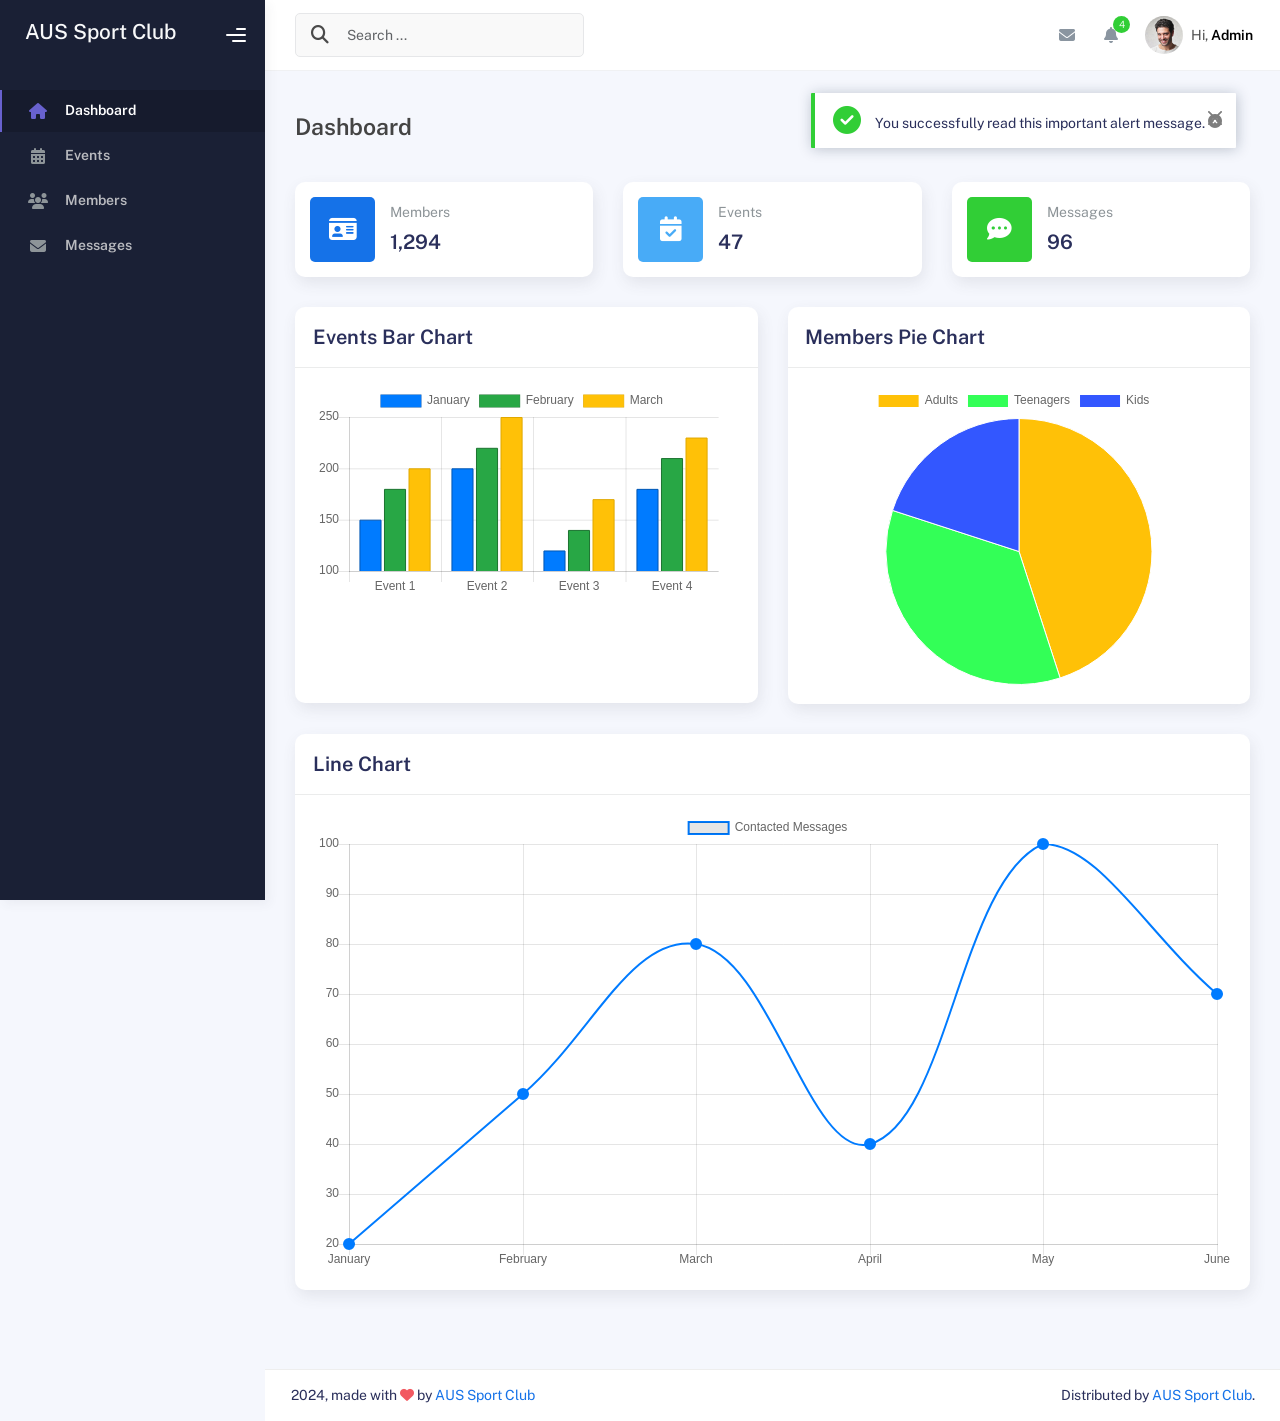
==== commit bee9fb5f: "notification bar added & user profile done" ====
--- a/assets/html/admin/index.html
+++ b/assets/html/admin/index.html
@@ -411,8 +411,29 @@
 
         <div class="container">
           <div class="page-inner">
-            <div class="page-header">
+            <div
+              class="page-header d-flex justify-space-between align-items-center"
+            >
               <h4 class="page-title">Dashboard</h4>
+
+              <!-- Modern Success Alert -->
+              <div
+                class="alert alert-success alert-dismissible fade show d-flex align-items-end ms-auto me-3"
+                role="alert"
+              >
+                <i class="fas fa-check-circle fa-2x text-success"></i>
+                <div class="alert-content flex-grow-1 mx-3">
+                  You successfully read this important alert message.
+                </div>
+                <button
+                  type="button"
+                  class="btn-close"
+                  data-bs-dismiss="alert"
+                  aria-label="Close"
+                >
+                  <i class="fas fa-times-circle"></i>
+                </button>
+              </div>
             </div>
             <div class="page-category">
               <div class="row">
